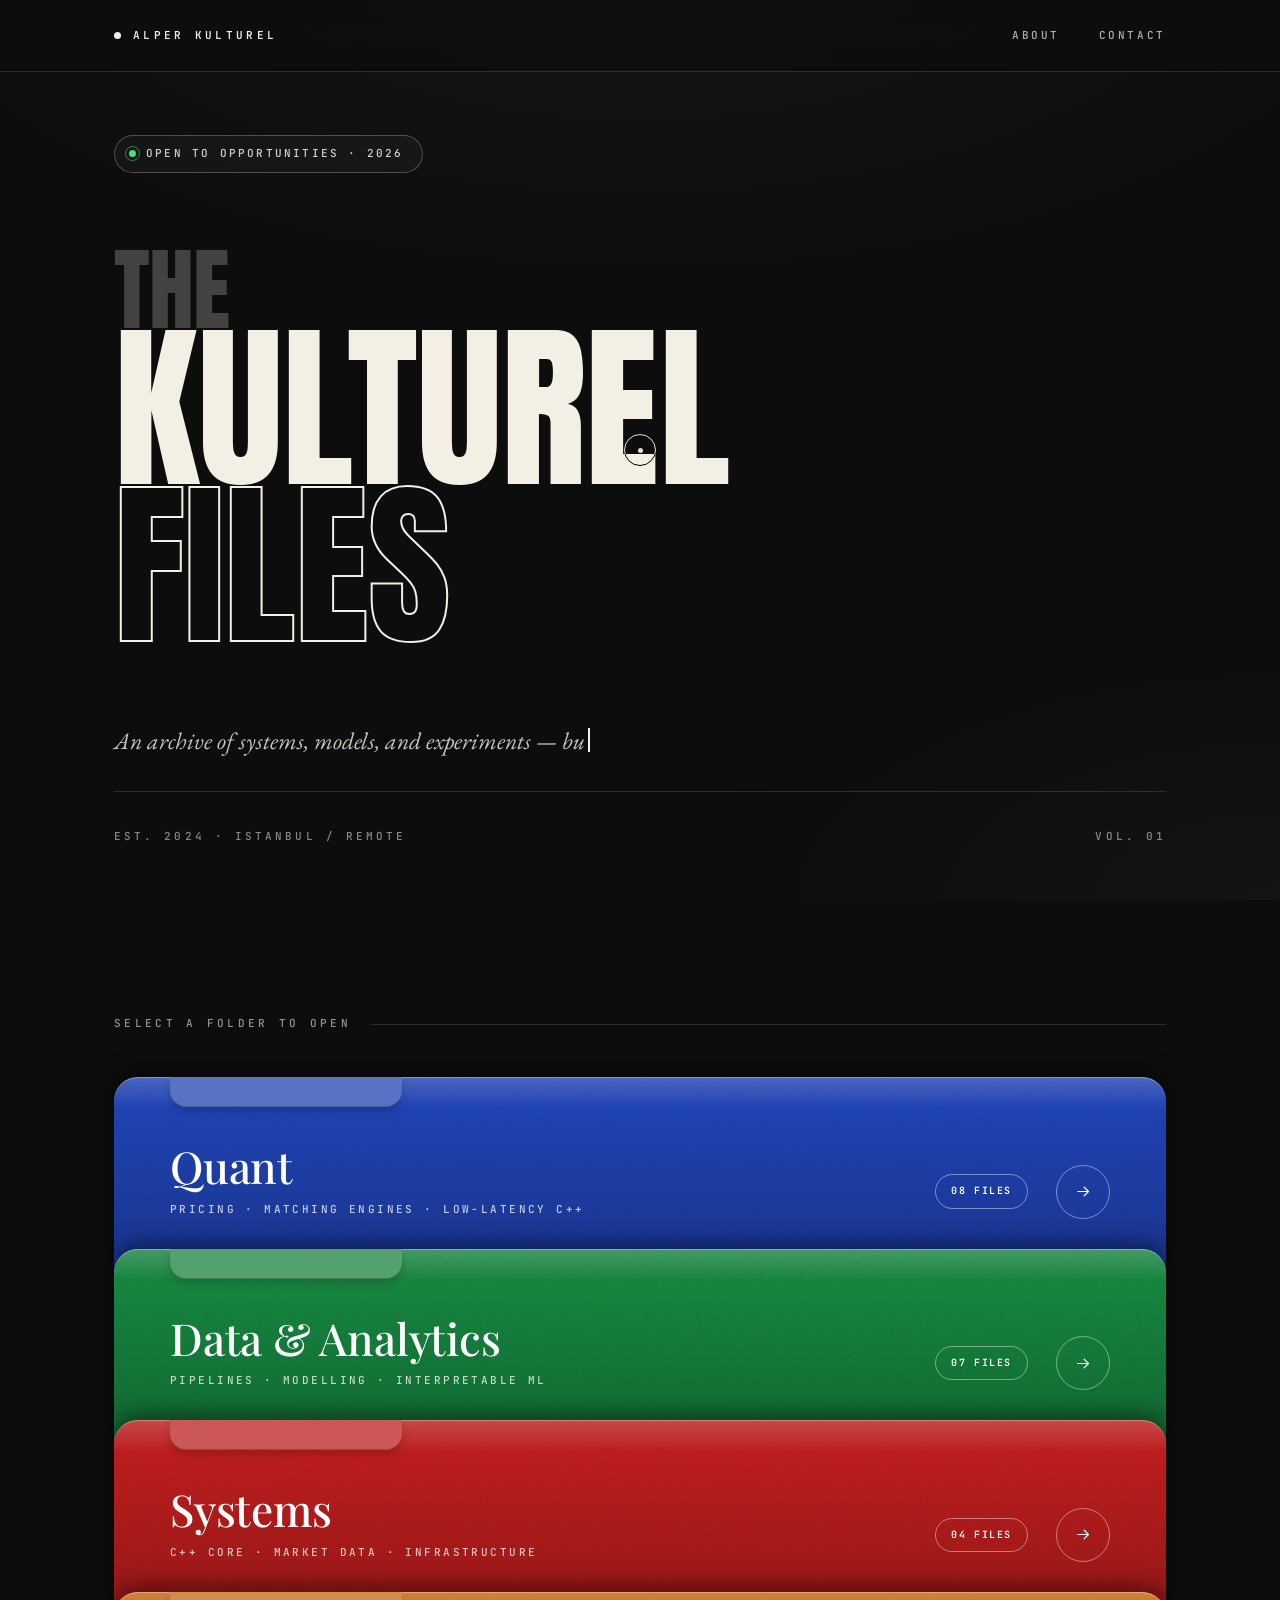
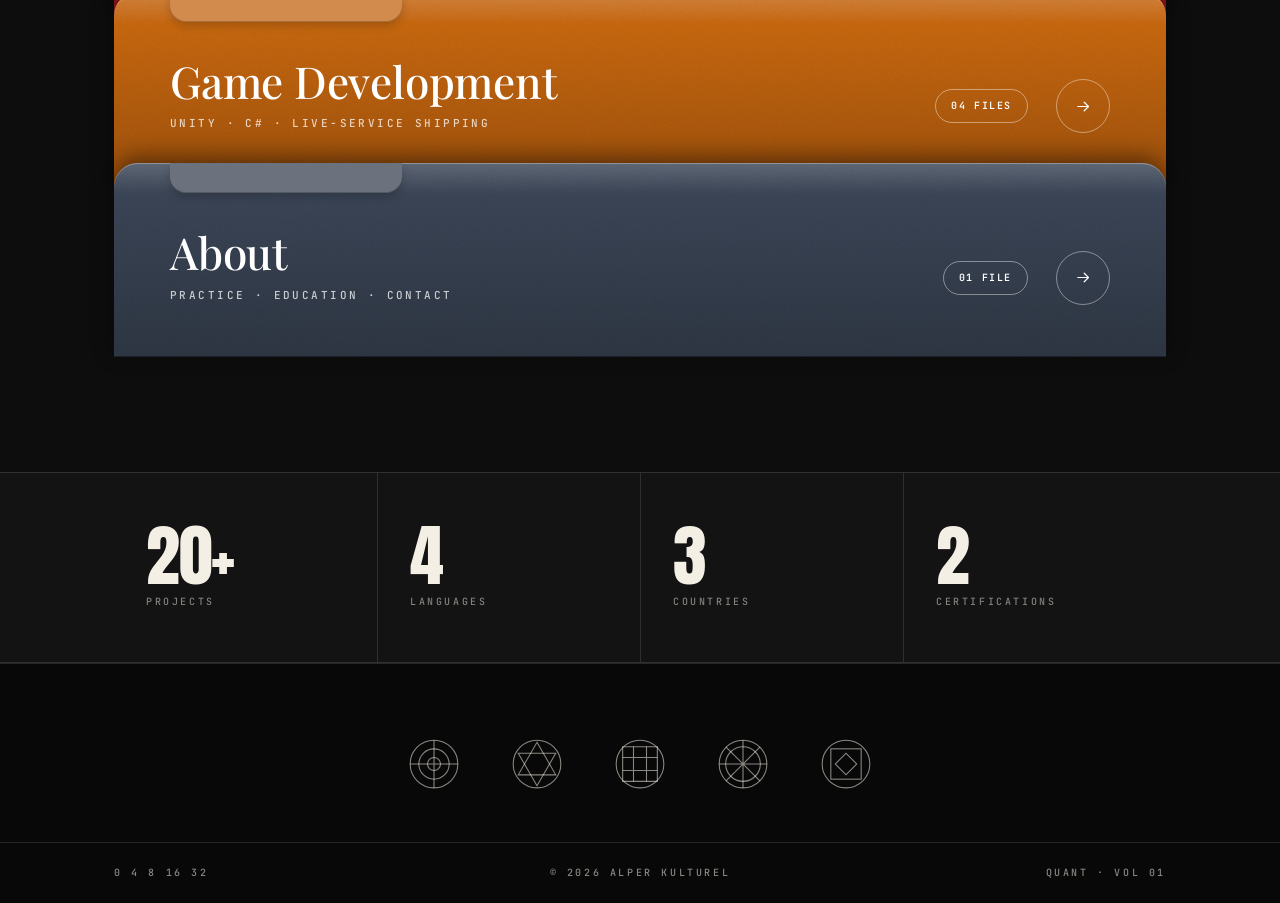
==== index.html @ b6602e23 "Initial commit: The Kulturel Files portfolio Static portfolio for Alper Kulturel — six pages, no fra" ====
<!DOCTYPE html>
<html lang="en">
<head>
<meta charset="utf-8">
<meta name="viewport" content="width=device-width, initial-scale=1">
<title>Alper Kulturel — The Kulturel Files | Quant, Data &amp; Systems</title>
<meta name="description" content="Alper Kulturel is a developer and analyst in Istanbul, open to relocation. An archive of quantitative finance tooling, data analytics, systems engineering and game development.">
<meta name="author" content="Alper Kulturel">
<meta name="theme-color" content="#0D0D0D">
<link rel="canonical" href="https://alper-kulturel.github.io/">

<meta property="og:type" content="website">
<meta property="og:site_name" content="The Kulturel Files">
<meta property="og:title" content="Alper Kulturel — The Kulturel Files">
<meta property="og:description" content="An archive of systems, models, and experiments — built across quant, data, and code.">
<meta property="og:url" content="https://alper-kulturel.github.io/">
<meta property="og:image" content="https://alper-kulturel.github.io/assets/og.png">
<meta property="og:image:width" content="1200">
<meta property="og:image:height" content="630">
<meta property="og:image:alt" content="The Kulturel Files — the portfolio archive of Alper Kulturel.">
<meta name="twitter:card" content="summary_large_image">
<meta name="twitter:title" content="Alper Kulturel — The Kulturel Files">
<meta name="twitter:description" content="An archive of systems, models, and experiments — built across quant, data, and code.">
<meta name="twitter:image" content="https://alper-kulturel.github.io/assets/og.png">

<link rel="icon" href="assets/favicon.svg" type="image/svg+xml">
<link rel="preconnect" href="https://fonts.googleapis.com">
<link rel="preconnect" href="https://fonts.gstatic.com" crossorigin>
<link href="https://fonts.googleapis.com/css2?family=Anton&amp;family=EB+Garamond:ital,wght@0,400;0,500;1,400;1,500&amp;family=JetBrains+Mono:wght@400;500;600&amp;family=Playfair+Display:ital,wght@0,400;0,500;0,700;1,400&amp;display=swap" rel="stylesheet">
<link rel="stylesheet" href="css/style.css">
<script src="js/main.js" defer></script>

<script type="application/ld+json">
{
  "@context": "https://schema.org",
  "@type": "Person",
  "name": "Alper Kulturel",
  "jobTitle": "Developer & Analyst",
  "description": "Developer and analyst working across quantitative finance, data analytics, systems engineering and game development.",
  "url": "https://alper-kulturel.github.io/",
  "email": "mailto:kulturelalper@gmail.com",
  "address": {
    "@type": "PostalAddress",
    "addressLocality": "Istanbul",
    "addressCountry": "TR"
  },
  "sameAs": [
    "https://github.com/Alper-Kulturel",
    "https://www.linkedin.com/in/alper-kulturel-951a7421a/"
  ],
  "alumniOf": [
    { "@type": "CollegeOrUniversity", "name": "Fachhochschule Südwestfalen" },
    { "@type": "CollegeOrUniversity", "name": "Skidmore College" }
  ],
  "knowsAbout": [
    "Quantitative Finance",
    "Data Analytics",
    "C++",
    "Python",
    "SQL",
    "Unity",
    "C#",
    "Low-Latency Systems"
  ]
}
</script>
</head>

<body class="page--home">

<a class="skip-link" href="#main">Skip to content</a>

<header class="site-header">
  <div class="site-header__inner">
    <a class="wordmark" href="index.html">
      <span class="wordmark__pip" aria-hidden="true"></span>
      Alper Kulturel
    </a>
    <nav class="site-nav" aria-label="Primary">
      <a class="site-nav__link" href="about.html">About</a>
      <a class="site-nav__link" href="about.html#contact">Contact</a>
    </nav>
  </div>
</header>

<main id="main">

  <!-- ============================ HERO ============================ -->
  <section class="hero shell" aria-labelledby="hero-title">

    <div class="hero__top">
      <p class="status-pill">
        <span class="status-pill__dot" aria-hidden="true"></span>
        Open to opportunities &middot; 2026
      </p>
    </div>

    <h1 class="hero__title" id="hero-title">
      <span class="hero__line hero__line--lead">The</span>
      <span class="hero__line">Kulturel</span>
      <span class="hero__line hero__line--outline">Files</span>
    </h1>

    <p class="hero__sub" data-typewriter="An archive of systems, models, and experiments — built across quant, data, and code.">An archive of systems, models, and experiments — built across quant, data, and code.<span class="hero__caret" aria-hidden="true"></span></p>

    <div class="hero__meta">
      <span>Est. 2024 &middot; Istanbul / Remote</span>
      <span>Vol. 01</span>
    </div>

  </section>

  <!-- ========================== CABINET =========================== -->
  <section class="cabinet shell" aria-labelledby="cabinet-label">

    <h2 class="cabinet__label" id="cabinet-label">Select a folder to open</h2>

    <div class="cabinet__stack">

      <div class="cabinet__slot">
        <a class="folder folder--quant" href="quant.html" aria-label="Open the Quant folder — 8 files">
          <span class="folder__tab" aria-hidden="true"></span>
          <span class="folder__inner">
            <span class="folder__body">
              <span class="folder__name">Quant</span>
              <span class="folder__desc">Pricing &middot; Matching engines &middot; Low-latency C++</span>
            </span>
            <span class="folder__end">
              <span class="folder__count">08 files</span>
              <span class="folder__arrow" aria-hidden="true">
                <svg viewBox="0 0 24 24" fill="none" stroke="currentColor" stroke-width="1.7" stroke-linecap="round" stroke-linejoin="round"><path d="M4 12h15"/><path d="M13 6l6 6-6 6"/></svg>
              </span>
            </span>
          </span>
        </a>
      </div>

      <div class="cabinet__slot">
        <a class="folder folder--data" href="data.html" aria-label="Open the Data and Analytics folder — 7 files">
          <span class="folder__tab" aria-hidden="true"></span>
          <span class="folder__inner">
            <span class="folder__body">
              <span class="folder__name">Data &amp; Analytics</span>
              <span class="folder__desc">Pipelines &middot; Modelling &middot; Interpretable ML</span>
            </span>
            <span class="folder__end">
              <span class="folder__count">07 files</span>
              <span class="folder__arrow" aria-hidden="true">
                <svg viewBox="0 0 24 24" fill="none" stroke="currentColor" stroke-width="1.7" stroke-linecap="round" stroke-linejoin="round"><path d="M4 12h15"/><path d="M13 6l6 6-6 6"/></svg>
              </span>
            </span>
          </span>
        </a>
      </div>

      <div class="cabinet__slot">
        <a class="folder folder--systems" href="systems.html" aria-label="Open the Systems folder — 4 files">
          <span class="folder__tab" aria-hidden="true"></span>
          <span class="folder__inner">
            <span class="folder__body">
              <span class="folder__name">Systems</span>
              <span class="folder__desc">C++ core &middot; Market data &middot; Infrastructure</span>
            </span>
            <span class="folder__end">
              <span class="folder__count">04 files</span>
              <span class="folder__arrow" aria-hidden="true">
                <svg viewBox="0 0 24 24" fill="none" stroke="currentColor" stroke-width="1.7" stroke-linecap="round" stroke-linejoin="round"><path d="M4 12h15"/><path d="M13 6l6 6-6 6"/></svg>
              </span>
            </span>
          </span>
        </a>
      </div>

      <div class="cabinet__slot">
        <a class="folder folder--game" href="game-dev.html" aria-label="Open the Game Development folder — 4 files">
          <span class="folder__tab" aria-hidden="true"></span>
          <span class="folder__inner">
            <span class="folder__body">
              <span class="folder__name">Game Development</span>
              <span class="folder__desc">Unity &middot; C# &middot; Live-service shipping</span>
            </span>
            <span class="folder__end">
              <span class="folder__count">04 files</span>
              <span class="folder__arrow" aria-hidden="true">
                <svg viewBox="0 0 24 24" fill="none" stroke="currentColor" stroke-width="1.7" stroke-linecap="round" stroke-linejoin="round"><path d="M4 12h15"/><path d="M13 6l6 6-6 6"/></svg>
              </span>
            </span>
          </span>
        </a>
      </div>

      <div class="cabinet__slot">
        <a class="folder folder--about" href="about.html" aria-label="Open the About folder — 1 file">
          <span class="folder__tab" aria-hidden="true"></span>
          <span class="folder__inner">
            <span class="folder__body">
              <span class="folder__name">About</span>
              <span class="folder__desc">Practice &middot; Education &middot; Contact</span>
            </span>
            <span class="folder__end">
              <span class="folder__count">01 file</span>
              <span class="folder__arrow" aria-hidden="true">
                <svg viewBox="0 0 24 24" fill="none" stroke="currentColor" stroke-width="1.7" stroke-linecap="round" stroke-linejoin="round"><path d="M4 12h15"/><path d="M13 6l6 6-6 6"/></svg>
              </span>
            </span>
          </span>
        </a>
      </div>

    </div>
  </section>

  <!-- =========================== STATS ============================ -->
  <section class="stats" aria-label="Archive at a glance">
    <div class="shell">
      <div class="stats__row">
        <div class="stat">
          <span class="stat__num">20+</span>
          <span class="stat__label">Projects</span>
        </div>
        <div class="stat">
          <span class="stat__num">4</span>
          <span class="stat__label">Languages</span>
        </div>
        <div class="stat">
          <span class="stat__num">3</span>
          <span class="stat__label">Countries</span>
        </div>
        <div class="stat">
          <span class="stat__num">2</span>
          <span class="stat__label">Certifications</span>
        </div>
      </div>
    </div>
  </section>

</main>

<!-- ============================ FOOTER ============================ -->
<footer class="site-footer">

  <div class="shell">
    <div class="footer__icons" aria-hidden="true">
      <svg class="footer__icon" viewBox="0 0 48 48" fill="none" stroke="currentColor" stroke-width="1"><circle cx="24" cy="24" r="22"/><circle cx="24" cy="24" r="14"/><circle cx="24" cy="24" r="6"/><path d="M2 24h44M24 2v44"/></svg>
      <svg class="footer__icon" viewBox="0 0 48 48" fill="none" stroke="currentColor" stroke-width="1"><circle cx="24" cy="24" r="22"/><path d="M24 4 41.3 34H6.7Z"/><path d="M24 44 6.7 14h34.6Z"/></svg>
      <svg class="footer__icon" viewBox="0 0 48 48" fill="none" stroke="currentColor" stroke-width="1"><circle cx="24" cy="24" r="22"/><path d="M8 8h32v32H8z"/><path d="M8 18h32M8 30h32M18 8v32M30 8v32"/></svg>
      <svg class="footer__icon" viewBox="0 0 48 48" fill="none" stroke="currentColor" stroke-width="1"><circle cx="24" cy="24" r="22"/><circle cx="24" cy="24" r="16"/><path d="M24 2v44M2 24h44M8.4 8.4l31.2 31.2M39.6 8.4 8.4 39.6"/></svg>
      <svg class="footer__icon" viewBox="0 0 48 48" fill="none" stroke="currentColor" stroke-width="1"><circle cx="24" cy="24" r="22"/><rect x="10" y="10" width="28" height="28"/><rect x="17" y="17" width="14" height="14" transform="rotate(45 24 24)"/></svg>
    </div>
  </div>

  <div class="footer__barwrap">
    <div class="footer__bar">
      <span class="footer__scale">0 4 8 16 32</span>
      <span class="footer__copy">&copy; 2026 Alper Kulturel</span>
      <span class="footer__tag">Quant &middot; Vol 01</span>
    </div>
  </div>

</footer>

</body>
</html>
---- css/style.css ----
/* ==========================================================================
   THE KULTUREL FILES — Alper Kulturel
   Static portfolio. No frameworks, no build step.
   --------------------------------------------------------------------------
   00 tokens
   01 reset + base
   02 utilities
   03 custom cursor
   04 header
   05 hero
   06 cabinet (folder stack)
   07 stats bar
   08 category page (dossier + paper)
   09 file list
   10 next-folder footer nav
   11 footer
   12 motion + responsive
   ========================================================================== */

/* 00 — TOKENS ============================================================== */

:root {
  /* surfaces */
  --ink: #0d0d0d;
  --ink-raise: #131313;
  --ink-sink: #080808;
  --paper: #f4efe4;
  --paper-dim: #e6dfd0;
  --paper-line: #d6cdb9;

  /* rules */
  --rule: rgba(244, 239, 228, 0.13);
  --rule-strong: rgba(244, 239, 228, 0.26);
  --rule-ink: rgba(13, 13, 13, 0.14);

  /* folder palette */
  --quant: #1e40af;
  --data: #15803d;
  --systems: #b91c1c;
  --game: #c2620e;
  --about: #374151;

  /* per-page accent — overridden by .page--* below */
  --accent: #1e40af;
  --accent-deep: #132b78;
  --accent-lift: #2f57d4;

  /* type */
  --display: "Anton", "Arial Narrow", Impact, sans-serif;
  --serif: "Playfair Display", "Times New Roman", Georgia, serif;
  --body: "EB Garamond", Georgia, "Times New Roman", serif;
  --mono: "JetBrains Mono", ui-monospace, SFMono-Regular, Menlo, monospace;

  /* metrics */
  --header-h: 72px;
  --gutter: clamp(20px, 5vw, 72px);
  --measure: 1180px;
  --radius-folder: 24px;

  /* grain */
  --noise: url("data:image/svg+xml,%3Csvg xmlns='http://www.w3.org/2000/svg' width='220' height='220'%3E%3Cfilter id='n'%3E%3CfeTurbulence type='fractalNoise' baseFrequency='.85' numOctaves='4' stitchTiles='stitch'/%3E%3CfeColorMatrix type='saturate' values='0'/%3E%3C/filter%3E%3Crect width='220' height='220' filter='url(%23n)'/%3E%3C/svg%3E");
}

/* per-category accent themes */
.page--quant   { --accent: #1e40af; --accent-deep: #122a76; --accent-lift: #3059d6; }
.page--data    { --accent: #15803d; --accent-deep: #0d5929; --accent-lift: #22a552; }
.page--systems { --accent: #b91c1c; --accent-deep: #7f1212; --accent-lift: #d93434; }
.page--game    { --accent: #c2620e; --accent-deep: #8a440a; --accent-lift: #e07c22; }
.page--about   { --accent: #374151; --accent-deep: #222932; --accent-lift: #4d5a6d; }

/* 01 — RESET + BASE ======================================================== */

*,
*::before,
*::after { box-sizing: border-box; }

html {
  -webkit-text-size-adjust: 100%;
  scroll-behavior: smooth;
}

body {
  margin: 0;
  min-height: 100%;
  background-color: var(--ink);
  color: var(--paper);
  font-family: var(--body);
  font-size: clamp(17px, 1.15vw, 19px);
  line-height: 1.62;
  font-weight: 400;
  -webkit-font-smoothing: antialiased;
  -moz-osx-font-smoothing: grayscale;
  overflow-x: hidden;
}

/* faint vignette so the near-black never reads flat */
body::before {
  content: "";
  position: fixed;
  inset: 0;
  pointer-events: none;
  z-index: 0;
  background:
    radial-gradient(120% 80% at 50% -10%, rgba(244, 239, 228, 0.045), transparent 60%),
    radial-gradient(90% 60% at 100% 100%, rgba(244, 239, 228, 0.03), transparent 55%);
}

h1, h2, h3, h4, p, figure, blockquote, ul, ol { margin: 0; }
ul, ol { padding: 0; list-style: none; }
img, svg { display: block; max-width: 100%; }

a {
  color: inherit;
  text-decoration: none;
}

button {
  font: inherit;
  color: inherit;
  background: none;
  border: 0;
  cursor: pointer;
}

::selection {
  background: var(--accent);
  color: #fff;
}

/* visible keyboard focus everywhere */
:focus-visible {
  outline: 2px solid var(--paper);
  outline-offset: 3px;
  border-radius: 2px;
}
.page--quant :focus-visible,
.page--data :focus-visible,
.page--systems :focus-visible,
.page--game :focus-visible,
.page--about :focus-visible { outline-color: var(--accent-lift); }
.paper :focus-visible { outline-color: var(--accent); }

.skip-link {
  position: absolute;
  left: 16px;
  top: -80px;
  z-index: 400;
  padding: 12px 20px;
  background: var(--paper);
  color: var(--ink);
  font-family: var(--mono);
  font-size: 12px;
  letter-spacing: 0.16em;
  text-transform: uppercase;
  transition: top 0.2s ease;
}
.skip-link:focus { top: 16px; }

/* 02 — UTILITIES =========================================================== */

.shell {
  width: 100%;
  max-width: var(--measure);
  margin-inline: auto;
  padding-inline: var(--gutter);
}

.mono {
  font-family: var(--mono);
  font-size: 11px;
  font-weight: 500;
  letter-spacing: 0.28em;
  text-transform: uppercase;
}

.rule {
  height: 1px;
  border: 0;
  margin: 0;
  background: var(--rule);
}

.visually-hidden {
  position: absolute !important;
  width: 1px;
  height: 1px;
  margin: -1px;
  padding: 0;
  overflow: hidden;
  clip: rect(0 0 0 0);
  clip-path: inset(50%);
  white-space: nowrap;
}

/* 03 — CUSTOM CURSOR ======================================================= */

.cursor {
  position: fixed;
  top: 0;
  left: 0;
  z-index: 9999;
  pointer-events: none;
  border-radius: 50%;
  mix-blend-mode: difference;
  will-change: transform;
  opacity: 0;
}

.cursor--ring {
  width: 32px;
  height: 32px;
  margin: -16px 0 0 -16px;
  border: 1px solid #f4efe4;
  transition: width 0.32s cubic-bezier(0.2, 0.7, 0.2, 1),
              height 0.32s cubic-bezier(0.2, 0.7, 0.2, 1),
              margin 0.32s cubic-bezier(0.2, 0.7, 0.2, 1),
              opacity 0.3s ease;
}

.cursor--dot {
  width: 5px;
  height: 5px;
  margin: -2.5px 0 0 -2.5px;
  background: #f4efe4;
  transition: opacity 0.3s ease;
}

.cursor--ring.is-active {
  width: 64px;
  height: 64px;
  margin: -32px 0 0 -32px;
}

html.cursor-ready { cursor: none; }
html.cursor-ready a,
html.cursor-ready button { cursor: none; }
html.cursor-ready .cursor { opacity: 1; }

/* 04 — HEADER ============================================================== */

.site-header {
  position: fixed;
  inset: 0 0 auto 0;
  z-index: 300;
  height: var(--header-h);
  display: flex;
  align-items: center;
  background: rgba(13, 13, 13, 0.72);
  -webkit-backdrop-filter: blur(14px) saturate(140%);
  backdrop-filter: blur(14px) saturate(140%);
  border-bottom: 1px solid var(--rule);
}

.site-header__inner {
  width: 100%;
  max-width: var(--measure);
  margin-inline: auto;
  padding-inline: var(--gutter);
  display: flex;
  align-items: center;
  justify-content: space-between;
  gap: 24px;
}

.wordmark {
  display: inline-flex;
  align-items: center;
  gap: 12px;
  font-family: var(--mono);
  font-size: 11px;
  font-weight: 600;
  letter-spacing: 0.3em;
  text-transform: uppercase;
  color: var(--paper);
  white-space: nowrap;
}

.wordmark__pip {
  width: 7px;
  height: 7px;
  border-radius: 50%;
  background: var(--paper);
  flex: none;
}
.page--quant .wordmark__pip,
.page--data .wordmark__pip,
.page--systems .wordmark__pip,
.page--game .wordmark__pip,
.page--about .wordmark__pip { background: var(--accent-lift); }

.site-nav {
  display: flex;
  align-items: center;
  gap: clamp(18px, 3vw, 40px);
}

.site-nav__link {
  position: relative;
  font-family: var(--mono);
  font-size: 11px;
  font-weight: 500;
  letter-spacing: 0.24em;
  text-transform: uppercase;
  color: rgba(244, 239, 228, 0.72);
  padding-block: 6px;
  transition: color 0.25s ease;
}

.site-nav__link::after {
  content: "";
  position: absolute;
  left: 0;
  right: 0;
  bottom: 0;
  height: 1px;
  background: currentColor;
  transform: scaleX(0);
  transform-origin: left;
  transition: transform 0.35s cubic-bezier(0.2, 0.7, 0.2, 1);
}

.site-nav__link:hover,
.site-nav__link[aria-current="page"] { color: var(--paper); }
.site-nav__link:hover::after,
.site-nav__link[aria-current="page"]::after { transform: scaleX(1); }

/* 05 — HERO ================================================================ */

.hero {
  position: relative;
  z-index: 1;
  min-height: 100vh;
  min-height: 100svh;
  display: flex;
  flex-direction: column;
  justify-content: space-between;
  padding-top: calc(var(--header-h) + clamp(28px, 7vh, 84px));
  padding-bottom: clamp(28px, 6vh, 64px);
}

.hero__top {
  display: flex;
  align-items: center;
  gap: 16px;
  flex-wrap: wrap;
}

.status-pill {
  display: inline-flex;
  align-items: center;
  gap: 10px;
  padding: 9px 18px 9px 14px;
  border: 1px solid var(--rule-strong);
  border-radius: 100px;
  font-family: var(--mono);
  font-size: 11px;
  font-weight: 500;
  letter-spacing: 0.2em;
  text-transform: uppercase;
  color: rgba(244, 239, 228, 0.86);
  background: rgba(244, 239, 228, 0.03);
}

.status-pill__dot {
  position: relative;
  width: 7px;
  height: 7px;
  border-radius: 50%;
  background: #4ade80;
  flex: none;
}

.status-pill__dot::after {
  content: "";
  position: absolute;
  inset: -4px;
  border-radius: 50%;
  border: 1px solid rgba(74, 222, 128, 0.55);
  animation: pulse 2.6s ease-out infinite;
}

@keyframes pulse {
  0%   { transform: scale(0.7); opacity: 0.9; }
  70%  { transform: scale(1.5); opacity: 0; }
  100% { transform: scale(1.5); opacity: 0; }
}

.hero__title {
  font-family: var(--display);
  font-weight: 400;
  text-transform: uppercase;
  line-height: 0.88;
  letter-spacing: -0.03em;
  margin-block: clamp(24px, 5vh, 56px);
  display: flex;
  flex-direction: column;
}

.hero__line {
  display: block;
  font-size: clamp(72px, 14vw, 200px);
}

.hero__line--lead {
  font-size: clamp(36px, 7vw, 100px);
  color: rgba(244, 239, 228, 0.24);
  letter-spacing: -0.01em;
}

.hero__line--outline {
  color: transparent;
  -webkit-text-stroke: 2px var(--paper);
  text-stroke: 2px var(--paper);
  paint-order: stroke fill;
}

@supports not ((-webkit-text-stroke: 2px #000) or (text-stroke: 2px #000)) {
  .hero__line--outline { color: var(--paper); opacity: 0.42; }
}

.hero__sub {
  font-family: var(--body);
  font-style: italic;
  font-size: clamp(18px, 1.85vw, 25px);
  line-height: 1.5;
  color: rgba(244, 239, 228, 0.82);
  max-width: 54ch;
  min-height: 1.5em;
}

.hero__caret {
  display: inline-block;
  width: 2px;
  height: 1em;
  margin-left: 3px;
  vertical-align: -0.12em;
  background: var(--paper);
  animation: blink 1.05s steps(1) infinite;
}

.hero__caret.is-done { animation: none; opacity: 0; transition: opacity 0.6s ease; }

@keyframes blink {
  0%, 49% { opacity: 1; }
  50%, 100% { opacity: 0; }
}

.hero__meta {
  display: flex;
  align-items: center;
  justify-content: space-between;
  gap: 16px 32px;
  flex-wrap: wrap;
  padding-top: clamp(20px, 4vh, 36px);
  border-top: 1px solid var(--rule);
  font-family: var(--mono);
  font-size: 11px;
  font-weight: 500;
  letter-spacing: 0.28em;
  text-transform: uppercase;
  color: rgba(244, 239, 228, 0.55);
}

/* 06 — CABINET (FOLDER STACK) ============================================== */

.cabinet {
  position: relative;
  z-index: 1;
  padding-block: clamp(56px, 9vw, 120px);
}

.cabinet__label {
  display: flex;
  align-items: center;
  gap: 20px;
  margin-bottom: clamp(24px, 4vw, 44px);
  font-family: var(--mono);
  font-size: 11px;
  font-weight: 500;
  letter-spacing: 0.3em;
  text-transform: uppercase;
  color: rgba(244, 239, 228, 0.6);
}

.cabinet__label::after {
  content: "";
  flex: 1;
  height: 1px;
  background: var(--rule);
}

.cabinet__stack {
  display: block;
  perspective: 3000px;
}

/* position:relative is required — the hover z-index below only applies to
   positioned elements, and .is-in resolves transform to none (which would
   otherwise drop the stacking context the lift relies on). */
.cabinet__slot {
  display: block;
  position: relative;
}
.cabinet__slot + .cabinet__slot { margin-top: -22px; }

/* entrance is on the slot so hover lift on .folder stays independent */
.cabinet__slot {
  opacity: 0;
  transform: translateY(30px);
  transition: opacity 0.75s ease, transform 0.75s cubic-bezier(0.2, 0.7, 0.2, 1);
  transition-delay: calc(var(--i, 0) * 105ms);
}

.cabinet__slot.is-in {
  opacity: 1;
  transform: none;
}

.folder {
  position: relative;
  display: block;
  border-radius: var(--radius-folder) var(--radius-folder) 0 0;
  padding: clamp(30px, 4vw, 44px) clamp(24px, 4.5vw, 56px) clamp(34px, 4.5vw, 52px);
  background-image: linear-gradient(180deg,
    color-mix(in srgb, var(--folder) 82%, #ffffff) 0%,
    var(--folder) 16%,
    color-mix(in srgb, var(--folder) 78%, #000000) 100%);
  box-shadow:
    inset 0 1px 0 rgba(255, 255, 255, 0.28),
    inset 0 -1px 0 rgba(0, 0, 0, 0.4),
    0 -6px 22px rgba(0, 0, 0, 0.45);
  transition: transform 0.55s cubic-bezier(0.2, 0.7, 0.2, 1),
              box-shadow 0.55s cubic-bezier(0.2, 0.7, 0.2, 1);
  overflow: hidden;
  isolation: isolate;
}

/* folder grain — keeps the colour from reading as flat vector */
.folder::after {
  content: "";
  position: absolute;
  inset: 0;
  background-image: var(--noise);
  background-size: 220px 220px;
  opacity: 0.16;
  mix-blend-mode: overlay;
  pointer-events: none;
  z-index: 0;
}

.folder--quant   { --folder: var(--quant); }
.folder--data    { --folder: var(--data); }
.folder--systems { --folder: var(--systems); }
.folder--game    { --folder: var(--game); }
.folder--about   { --folder: var(--about); }

/* the manila tab, hanging from the top edge */
.folder__tab {
  position: absolute;
  top: 0;
  left: clamp(24px, 4.5vw, 56px);
  width: clamp(130px, 20vw, 232px);
  height: clamp(20px, 2.4vw, 30px);
  border-radius: 0 0 16px 16px;
  background: color-mix(in srgb, var(--folder) 74%, #ffffff);
  box-shadow:
    inset 0 -1px 0 rgba(0, 0, 0, 0.22),
    0 4px 10px rgba(0, 0, 0, 0.18);
  z-index: 2;
}

.folder__inner {
  position: relative;
  z-index: 1;
  display: grid;
  grid-template-columns: minmax(0, 1fr) auto;
  align-items: end;
  gap: clamp(18px, 3vw, 40px);
  padding-top: clamp(14px, 1.8vw, 22px);
}

.folder__body {
  display: block;
  min-width: 0;
}

.folder__name {
  display: block;
  font-family: var(--serif);
  font-weight: 500;
  font-size: clamp(26px, 3.6vw, 44px);
  line-height: 1.04;
  color: #ffffff;
  letter-spacing: -0.005em;
}

.folder__desc {
  display: block;
  margin-top: 12px;
  font-family: var(--mono);
  font-size: clamp(10px, 1vw, 11px);
  font-weight: 500;
  letter-spacing: 0.22em;
  text-transform: uppercase;
  color: rgba(255, 255, 255, 0.74);
}

.folder__end {
  display: flex;
  align-items: center;
  gap: clamp(14px, 2.2vw, 28px);
  flex: none;
}

.folder__count {
  padding: 8px 15px;
  border: 1px solid rgba(255, 255, 255, 0.42);
  border-radius: 100px;
  font-family: var(--mono);
  font-size: 10px;
  font-weight: 600;
  letter-spacing: 0.16em;
  text-transform: uppercase;
  color: #ffffff;
  white-space: nowrap;
}

.folder__arrow {
  display: grid;
  place-items: center;
  width: clamp(40px, 4.4vw, 54px);
  height: clamp(40px, 4.4vw, 54px);
  border-radius: 50%;
  border: 1px solid rgba(255, 255, 255, 0.42);
  color: #ffffff;
  transition: transform 0.45s cubic-bezier(0.2, 0.7, 0.2, 1),
              background-color 0.45s ease,
              color 0.45s ease,
              border-color 0.45s ease;
}

.folder__arrow svg { width: 17px; height: 17px; }

.folder:hover,
.folder:focus-visible {
  transform: translateY(-9px);
  box-shadow:
    inset 0 1px 0 rgba(255, 255, 255, 0.34),
    inset 0 -1px 0 rgba(0, 0, 0, 0.4),
    0 26px 60px rgba(0, 0, 0, 0.6);
}

.cabinet__slot:hover { z-index: 4; }
.folder:hover .folder__arrow,
.folder:focus-visible .folder__arrow {
  transform: translateX(9px);
  background: #ffffff;
  color: var(--folder);
  border-color: #ffffff;
}

/* 07 — STATS BAR =========================================================== */

.stats {
  position: relative;
  z-index: 1;
  border-top: 1px solid var(--rule);
  border-bottom: 1px solid var(--rule);
  background: var(--ink-raise);
}

.stats__row {
  display: grid;
  grid-template-columns: repeat(4, minmax(0, 1fr));
}

.stat {
  padding: clamp(28px, 4.5vw, 52px) clamp(16px, 2.5vw, 34px);
  display: flex;
  flex-direction: column;
  gap: 8px;
  border-left: 1px solid var(--rule);
}
.stat:first-child { border-left: 0; }

.stat__num {
  font-family: var(--display);
  font-weight: 400;
  font-size: clamp(38px, 5.4vw, 68px);
  line-height: 0.9;
  letter-spacing: -0.02em;
  color: var(--paper);
}

.stat__label {
  font-family: var(--mono);
  font-size: 10px;
  font-weight: 500;
  letter-spacing: 0.26em;
  text-transform: uppercase;
  color: rgba(244, 239, 228, 0.5);
}

/* 08 — CATEGORY PAGE: DOSSIER + PAPER ====================================== */

.page-head {
  position: relative;
  z-index: 1;
  padding-top: 180px;
  padding-bottom: clamp(40px, 6vw, 72px);
}

.kicker {
  display: inline-flex;
  align-items: center;
  gap: 14px;
  font-family: var(--mono);
  font-size: 11px;
  font-weight: 600;
  letter-spacing: 0.32em;
  text-transform: uppercase;
  color: var(--accent-lift);
}

.kicker::before {
  content: "";
  width: 34px;
  height: 1px;
  background: currentColor;
  flex: none;
}

.page-title {
  margin-top: clamp(20px, 3vw, 32px);
  font-family: var(--display);
  font-weight: 400;
  text-transform: uppercase;
  font-size: clamp(54px, 12vw, 168px);
  line-height: 0.86;
  letter-spacing: -0.03em;
  color: var(--paper);
}

.page-sub {
  margin-top: clamp(18px, 2.4vw, 28px);
  font-family: var(--body);
  font-style: italic;
  font-size: clamp(19px, 2.1vw, 28px);
  line-height: 1.45;
  color: rgba(244, 239, 228, 0.8);
  max-width: 46ch;
}

.dossier-section {
  position: relative;
  z-index: 1;
  padding-bottom: clamp(56px, 8vw, 96px);
}

.dossier-section__label {
  display: flex;
  align-items: center;
  gap: 20px;
  margin-bottom: clamp(22px, 3vw, 34px);
  font-family: var(--mono);
  font-size: 11px;
  font-weight: 500;
  letter-spacing: 0.3em;
  text-transform: uppercase;
  color: rgba(244, 239, 228, 0.5);
}

.dossier-section__label::after {
  content: "";
  flex: 1;
  height: 1px;
  background: var(--rule);
}

.dossier { position: relative; }

/* the folder's coloured back board, visible around the paper */
.dossier__back {
  position: relative;
  z-index: 1;
  border-radius: var(--radius-folder) var(--radius-folder) 0 0;
  padding: clamp(10px, 1.2vw, 18px) clamp(10px, 1.2vw, 18px) 0;
  background-image: linear-gradient(180deg,
    color-mix(in srgb, var(--accent) 84%, #ffffff) 0%,
    var(--accent) 14%,
    color-mix(in srgb, var(--accent) 80%, #000000) 100%);
  box-shadow:
    inset 0 1px 0 rgba(255, 255, 255, 0.26),
    0 60px 130px rgba(0, 0, 0, 0.72);
}

.dossier__back::after {
  content: "";
  position: absolute;
  inset: 0;
  border-radius: inherit;
  background-image: var(--noise);
  background-size: 220px 220px;
  opacity: 0.14;
  mix-blend-mode: overlay;
  pointer-events: none;
}

/* the cover that folds open — clipped by its stage so it swings out of frame */
/* perspective sits here, on the flap's direct parent. No overflow clipping:
   the flap pivots about its top edge, so it never extends past the dossier. */
.dossier__stage {
  position: absolute;
  inset: 0;
  z-index: 3;
  perspective: 1700px;
  border-radius: var(--radius-folder) var(--radius-folder) 0 0;
  pointer-events: none;
}

.dossier__flap {
  position: absolute;
  inset: 0;
  border-radius: var(--radius-folder) var(--radius-folder) 0 0;
  transform-origin: top center;
  transform: rotateX(0deg);
  backface-visibility: hidden;
  background-image:
    linear-gradient(180deg,
      color-mix(in srgb, var(--accent) 88%, #ffffff) 0%,
      var(--accent) 34%,
      color-mix(in srgb, var(--accent) 72%, #000000) 100%);
  box-shadow: inset 0 1px 0 rgba(255, 255, 255, 0.3);
  transition: transform 1.05s cubic-bezier(0.55, 0.06, 0.24, 1),
              opacity 0.4s ease 0.72s;
}

.dossier__flap::after {
  content: "";
  position: absolute;
  inset: 0;
  border-radius: inherit;
  background-image: var(--noise);
  background-size: 220px 220px;
  opacity: 0.15;
  mix-blend-mode: overlay;
}

.dossier.is-open .dossier__flap {
  transform: rotateX(-104deg);
  opacity: 0;
}

/* ---- the paper ---- */

.paper {
  position: relative;
  border-radius: 6px 6px 0 0;
  padding: 88px;
  background-color: var(--paper);
  color: var(--ink);
  box-shadow: 0 40px 100px rgba(0, 0, 0, 0.7);
  opacity: 0;
  transform: translateY(56px);
  transition: opacity 0.85s ease 0.3s,
              transform 0.95s cubic-bezier(0.2, 0.7, 0.2, 1) 0.3s;
  overflow: hidden;
}

.dossier.is-open .paper {
  opacity: 1;
  transform: none;
}

/* paper grain */
.paper::before {
  content: "";
  position: absolute;
  inset: 0;
  background-image: var(--noise);
  background-size: 220px 220px;
  opacity: 0.09;
  mix-blend-mode: multiply;
  pointer-events: none;
}

/* paperclip, top right */
.paper__clip {
  position: absolute;
  top: 26px;
  right: 44px;
  width: 34px;
  height: 84px;
  transform: rotate(-10deg);
  color: #9aa0a6;
  filter: drop-shadow(0 3px 4px rgba(0, 0, 0, 0.22));
  pointer-events: none;
}

/* monogram badge, top left */
.paper__monogram {
  position: absolute;
  top: 44px;
  left: 88px;
  width: 62px;
  height: 62px;
  border-radius: 50%;
  display: grid;
  place-items: center;
  background: var(--accent);
  color: #ffffff;
  font-family: var(--display);
  font-size: 23px;
  letter-spacing: 0.02em;
  box-shadow: 0 8px 20px rgba(0, 0, 0, 0.24);
}

/* vertical rotated category label, right edge */
.paper__edge {
  position: absolute;
  top: 190px;
  right: 26px;
  writing-mode: vertical-rl;
  transform: rotate(180deg);
  font-family: var(--mono);
  font-size: 10px;
  font-weight: 600;
  letter-spacing: 0.34em;
  text-transform: uppercase;
  color: color-mix(in srgb, var(--accent) 88%, #000000);
  opacity: 0.72;
  pointer-events: none;
}

/* metadata grid */
.paper__meta {
  position: relative;
  margin-top: 78px;
  padding-bottom: 30px;
  border-bottom: 2px solid var(--ink);
  display: grid;
  grid-template-columns: repeat(3, minmax(0, 1fr));
  gap: 26px 34px;
}

.meta__item { display: flex; flex-direction: column; gap: 8px; }

.meta__label {
  font-family: var(--mono);
  font-size: 10px;
  font-weight: 600;
  letter-spacing: 0.26em;
  text-transform: uppercase;
  color: color-mix(in srgb, var(--accent) 92%, #000000);
}

.meta__value {
  font-family: var(--mono);
  font-size: 12px;
  font-weight: 500;
  letter-spacing: 0.05em;
  line-height: 1.6;
  color: rgba(13, 13, 13, 0.82);
  overflow-wrap: anywhere;
}

/* lede with drop cap */
.paper__lede {
  position: relative;
  margin-top: clamp(30px, 3.5vw, 46px);
  font-size: clamp(18px, 1.35vw, 21px);
  line-height: 1.68;
  color: rgba(13, 13, 13, 0.9);
  max-width: 62ch;
}

.paper__lede::first-letter {
  float: left;
  font-family: var(--serif);
  font-weight: 700;
  font-size: 96px;
  line-height: 0.76;
  color: var(--accent);
  padding: 6px 14px 0 0;
}

.paper__lede + .paper__lede { margin-top: 20px; }
.paper__lede--plain::first-letter {
  float: none;
  font: inherit;
  color: inherit;
  padding: 0;
}

/* 09 — FILE LIST =========================================================== */

.files {
  margin-top: clamp(38px, 4.5vw, 58px);
  border-top: 1px solid var(--rule-ink);
}

.files__head {
  display: flex;
  align-items: baseline;
  justify-content: space-between;
  gap: 18px;
  padding: 22px 0 14px;
  font-family: var(--mono);
  font-size: 10px;
  font-weight: 600;
  letter-spacing: 0.28em;
  text-transform: uppercase;
  color: rgba(13, 13, 13, 0.5);
}

.file { border-bottom: 1px solid var(--rule-ink); }

.file__link {
  position: relative;
  display: grid;
  grid-template-columns: 22px minmax(0, 1fr) auto;
  align-items: start;
  gap: 0 16px;
  padding: 26px 26px 26px 0;
  transition: background-color 0.35s ease, padding-left 0.4s cubic-bezier(0.2, 0.7, 0.2, 1);
}

.file__link:hover,
.file__link:focus-visible {
  background-color: rgba(13, 13, 13, 0.035);
  padding-left: 14px;
}

.file__body {
  display: block;
  min-width: 0;
}

.file__title,
.file__stack,
.file__desc { display: block; }

.file__dot {
  margin-top: 9px;
  width: 9px;
  height: 9px;
  border-radius: 50%;
  background: var(--accent);
  transition: transform 0.4s cubic-bezier(0.2, 0.7, 0.2, 1);
}

.file__link:hover .file__dot { transform: scale(1.55); }

.file__title {
  font-family: var(--serif);
  font-weight: 500;
  font-size: clamp(21px, 2vw, 28px);
  line-height: 1.2;
  color: var(--ink);
}

.file__stack {
  margin-top: 7px;
  font-family: var(--mono);
  font-size: 10px;
  font-weight: 500;
  letter-spacing: 0.2em;
  text-transform: uppercase;
  color: var(--accent);
}

.file__desc {
  margin-top: 9px;
  font-size: clamp(16px, 1.15vw, 18px);
  line-height: 1.6;
  color: rgba(13, 13, 13, 0.72);
  max-width: 66ch;
}

.file__arrow {
  align-self: center;
  display: grid;
  place-items: center;
  width: 40px;
  height: 40px;
  flex: none;
  color: var(--ink);
  opacity: 0;
  transform: translateX(-14px);
  transition: opacity 0.4s ease, transform 0.45s cubic-bezier(0.2, 0.7, 0.2, 1);
}

.file__arrow svg { width: 20px; height: 20px; }

.file__link:hover .file__arrow,
.file__link:focus-visible .file__arrow {
  opacity: 1;
  transform: translateX(0);
}

/* 09b — ABOUT PAGE ========================================================= */

.about__grid {
  position: relative;
  display: grid;
  grid-template-columns: minmax(0, 1.62fr) minmax(0, 1fr);
  gap: clamp(30px, 4vw, 56px);
  margin-top: clamp(38px, 4.5vw, 58px);
}

.about__section + .about__section {
  margin-top: clamp(26px, 3.2vw, 38px);
  padding-top: clamp(26px, 3.2vw, 38px);
  border-top: 1px solid var(--rule-ink);
}

.about__section-title {
  font-family: var(--mono);
  font-size: 10px;
  font-weight: 600;
  letter-spacing: 0.28em;
  text-transform: uppercase;
  color: var(--accent);
}

.about__section p {
  margin-top: 12px;
  font-size: clamp(17px, 1.2vw, 19px);
  line-height: 1.66;
  color: rgba(13, 13, 13, 0.82);
  max-width: 58ch;
}

.about__section p + p { margin-top: 12px; }

.side-card {
  border: 1px solid var(--rule-ink);
  border-radius: 12px;
  padding: 22px 24px 24px;
  background: rgba(13, 13, 13, 0.022);
}

.side-card + .side-card { margin-top: 16px; }

.side-card__label {
  padding-bottom: 12px;
  border-bottom: 1px solid var(--rule-ink);
  font-family: var(--mono);
  font-size: 10px;
  font-weight: 600;
  letter-spacing: 0.28em;
  text-transform: uppercase;
  color: var(--accent);
}

.side-card__list {
  margin-top: 14px;
  display: flex;
  flex-wrap: wrap;
  gap: 8px;
}

.side-card__list li {
  padding: 5px 12px;
  border: 1px solid var(--rule-ink);
  border-radius: 100px;
  background: rgba(244, 239, 228, 0.62);
  font-family: var(--mono);
  font-size: 11px;
  font-weight: 500;
  letter-spacing: 0.04em;
  color: rgba(13, 13, 13, 0.8);
}

.about__contact {
  margin-top: clamp(34px, 4vw, 50px);
  padding-top: clamp(26px, 3vw, 36px);
  border-top: 2px solid var(--ink);
}

.about__contact-title {
  font-family: var(--mono);
  font-size: 10px;
  font-weight: 600;
  letter-spacing: 0.28em;
  text-transform: uppercase;
  color: var(--accent);
}

.about__contact-list {
  margin-top: 18px;
  display: flex;
  flex-wrap: wrap;
  gap: 12px;
}

.contact-link {
  display: inline-flex;
  align-items: center;
  gap: 10px;
  padding: 13px 22px;
  border: 1px solid rgba(13, 13, 13, 0.28);
  border-radius: 100px;
  font-family: var(--mono);
  font-size: 11px;
  font-weight: 600;
  letter-spacing: 0.14em;
  text-transform: uppercase;
  color: var(--ink);
  transition: background-color 0.35s ease, color 0.35s ease,
              border-color 0.35s ease, transform 0.35s cubic-bezier(0.2, 0.7, 0.2, 1);
}

.contact-link:hover,
.contact-link:focus-visible {
  background: var(--accent);
  border-color: var(--accent);
  color: #ffffff;
  transform: translateY(-3px);
}

.contact-link svg { width: 15px; height: 15px; flex: none; }

/* 10 — NEXT FOLDER ========================================================= */

.next-folder {
  position: relative;
  z-index: 1;
  padding-block: clamp(48px, 7vw, 88px);
  border-top: 1px solid var(--rule);
}

.next-folder__link {
  display: flex;
  align-items: center;
  justify-content: space-between;
  gap: 24px;
  padding: clamp(26px, 3.4vw, 42px) clamp(24px, 3.4vw, 46px);
  border-radius: var(--radius-folder) var(--radius-folder) 0 0;
  background-image: linear-gradient(180deg,
    color-mix(in srgb, var(--next) 82%, #ffffff) 0%,
    var(--next) 18%,
    color-mix(in srgb, var(--next) 78%, #000000) 100%);
  box-shadow: inset 0 1px 0 rgba(255, 255, 255, 0.26);
  transition: transform 0.5s cubic-bezier(0.2, 0.7, 0.2, 1),
              box-shadow 0.5s ease;
}

.next-folder__link:hover,
.next-folder__link:focus-visible {
  transform: translateY(-7px);
  box-shadow: inset 0 1px 0 rgba(255, 255, 255, 0.34), 0 24px 56px rgba(0, 0, 0, 0.55);
}

.next-folder__text { display: block; min-width: 0; }

.next-folder__kicker {
  display: block;
  font-family: var(--mono);
  font-size: 10px;
  font-weight: 600;
  letter-spacing: 0.3em;
  text-transform: uppercase;
  color: rgba(255, 255, 255, 0.72);
}

.next-folder__name {
  display: block;
  margin-top: 8px;
  font-family: var(--serif);
  font-weight: 500;
  font-size: clamp(26px, 3.6vw, 46px);
  line-height: 1.05;
  color: #ffffff;
}

.next-folder__arrow {
  display: grid;
  place-items: center;
  width: clamp(44px, 4.6vw, 58px);
  height: clamp(44px, 4.6vw, 58px);
  border-radius: 50%;
  border: 1px solid rgba(255, 255, 255, 0.45);
  color: #ffffff;
  flex: none;
  transition: transform 0.45s cubic-bezier(0.2, 0.7, 0.2, 1),
              background-color 0.45s ease, color 0.45s ease;
}

.next-folder__arrow svg { width: 19px; height: 19px; }

.next-folder__link:hover .next-folder__arrow,
.next-folder__link:focus-visible .next-folder__arrow {
  transform: translateX(9px);
  background: #ffffff;
  color: var(--next);
}

/* 11 — FOOTER ============================================================== */

.site-footer {
  position: relative;
  z-index: 1;
  background: var(--ink-sink);
  border-top: 1px solid var(--rule);
}

.page--quant .site-footer,
.page--data .site-footer,
.page--systems .site-footer,
.page--game .site-footer,
.page--about .site-footer {
  background: var(--accent-deep);
  border-top-color: rgba(255, 255, 255, 0.16);
}

.footer__icons {
  display: flex;
  align-items: center;
  justify-content: center;
  flex-wrap: wrap;
  gap: clamp(20px, 4vw, 54px);
  padding: clamp(44px, 6vw, 74px) 0 clamp(34px, 4vw, 52px);
}

.footer__icon {
  width: clamp(38px, 4.2vw, 52px);
  height: clamp(38px, 4.2vw, 52px);
  color: rgba(244, 239, 228, 0.55);
  transform-origin: 50% 50%;
  animation: spin var(--spin, 48s) linear infinite;
  transition: color 0.4s ease;
}

.page--quant .footer__icon,
.page--data .footer__icon,
.page--systems .footer__icon,
.page--game .footer__icon,
.page--about .footer__icon { color: rgba(255, 255, 255, 0.6); }

.footer__icon:hover { color: var(--paper); }
.page--quant .footer__icon:hover,
.page--data .footer__icon:hover,
.page--systems .footer__icon:hover,
.page--game .footer__icon:hover,
.page--about .footer__icon:hover { color: #ffffff; }

.footer__icon:nth-child(1) { --spin: 40s; }
.footer__icon:nth-child(2) { --spin: 46s; animation-direction: reverse; }
.footer__icon:nth-child(3) { --spin: 52s; }
.footer__icon:nth-child(4) { --spin: 58s; animation-direction: reverse; }
.footer__icon:nth-child(5) { --spin: 64s; }

@keyframes spin {
  from { transform: rotate(0deg); }
  to   { transform: rotate(360deg); }
}

.footer__barwrap { border-top: 1px solid var(--rule); }

.page--quant .footer__barwrap,
.page--data .footer__barwrap,
.page--systems .footer__barwrap,
.page--game .footer__barwrap,
.page--about .footer__barwrap { border-top-color: rgba(255, 255, 255, 0.16); }

.footer__bar {
  display: grid;
  grid-template-columns: repeat(3, minmax(0, 1fr));
  align-items: center;
  gap: 14px 24px;
  width: 100%;
  max-width: var(--measure);
  margin-inline: auto;
  padding: 22px var(--gutter);
  font-family: var(--mono);
  font-size: 10px;
  font-weight: 500;
  letter-spacing: 0.26em;
  text-transform: uppercase;
  color: rgba(244, 239, 228, 0.55);
}

.page--quant .footer__bar,
.page--data .footer__bar,
.page--systems .footer__bar,
.page--game .footer__bar,
.page--about .footer__bar { color: rgba(255, 255, 255, 0.62); }

.footer__scale { text-align: left; }
.footer__copy { text-align: center; }
.footer__tag { text-align: right; }

/* 12 — MOTION + RESPONSIVE ================================================= */

@media (prefers-reduced-motion: reduce) {
  html { scroll-behavior: auto; }

  *,
  *::before,
  *::after {
    animation-duration: 0.001ms !important;
    animation-iteration-count: 1 !important;
    transition-duration: 0.001ms !important;
    transition-delay: 0ms !important;
  }

  .cabinet__slot { opacity: 1; transform: none; }
  .paper { opacity: 1; transform: none; }
  .dossier__flap { display: none; }
  .cursor { display: none !important; }
  html.cursor-ready { cursor: auto; }
  html.cursor-ready a,
  html.cursor-ready button { cursor: pointer; }
}

@media (max-width: 900px) {
  .about__grid { grid-template-columns: minmax(0, 1fr); }
  .paper { padding: 56px; }
  .paper__monogram { left: 56px; }
  .paper__clip { right: 30px; }
  .paper__edge { display: none; }
  .paper__meta { grid-template-columns: repeat(2, minmax(0, 1fr)); }
}

@media (max-width: 720px) {
  :root { --header-h: 60px; }

  .page-head { padding-top: 130px; }

  .paper { padding: 34px; }
  .paper__monogram {
    top: 30px;
    left: 34px;
    width: 50px;
    height: 50px;
    font-size: 19px;
  }
  .paper__clip { top: 18px; right: 18px; width: 26px; height: 64px; }
  .paper__meta { margin-top: 66px; }
  .paper__lede::first-letter { font-size: 68px; padding-right: 11px; }

  .file__link { padding: 22px 12px 22px 0; }
  .file__arrow { opacity: 1; transform: none; }
}

@media (max-width: 640px) {
  .hero { min-height: auto; padding-bottom: 44px; }
  .hero__meta { font-size: 10px; letter-spacing: 0.2em; }

  .stats__row { grid-template-columns: repeat(2, minmax(0, 1fr)); }
  .stat:nth-child(3) { border-left: 0; }
  .stat:nth-child(n + 3) { border-top: 1px solid var(--rule); }

  .cabinet__slot + .cabinet__slot { margin-top: -14px; }

  .folder { padding: 26px 20px 30px; }
  .folder__tab { left: 20px; width: 128px; height: 20px; }
  .folder__inner {
    grid-template-columns: minmax(0, 1fr);
    align-items: start;
    gap: 18px;
  }
  .folder__end { justify-content: space-between; width: 100%; }
  .folder__desc { letter-spacing: 0.16em; }

  .paper { padding: 24px; }
  .paper__monogram { left: 24px; top: 24px; }
  .paper__meta { grid-template-columns: minmax(0, 1fr); gap: 20px; }
  .paper__lede { font-size: 17px; }
  .paper__lede::first-letter { font-size: 58px; padding-right: 9px; }

  .file__link { grid-template-columns: 16px minmax(0, 1fr) auto; gap: 0 12px; }

  .next-folder__link { flex-direction: column; align-items: flex-start; }
  .next-folder__arrow { align-self: flex-end; }

  .footer__bar {
    grid-template-columns: minmax(0, 1fr);
    justify-items: center;
    text-align: center;
    gap: 12px;
  }
  .footer__scale, .footer__copy, .footer__tag { text-align: center; }
}
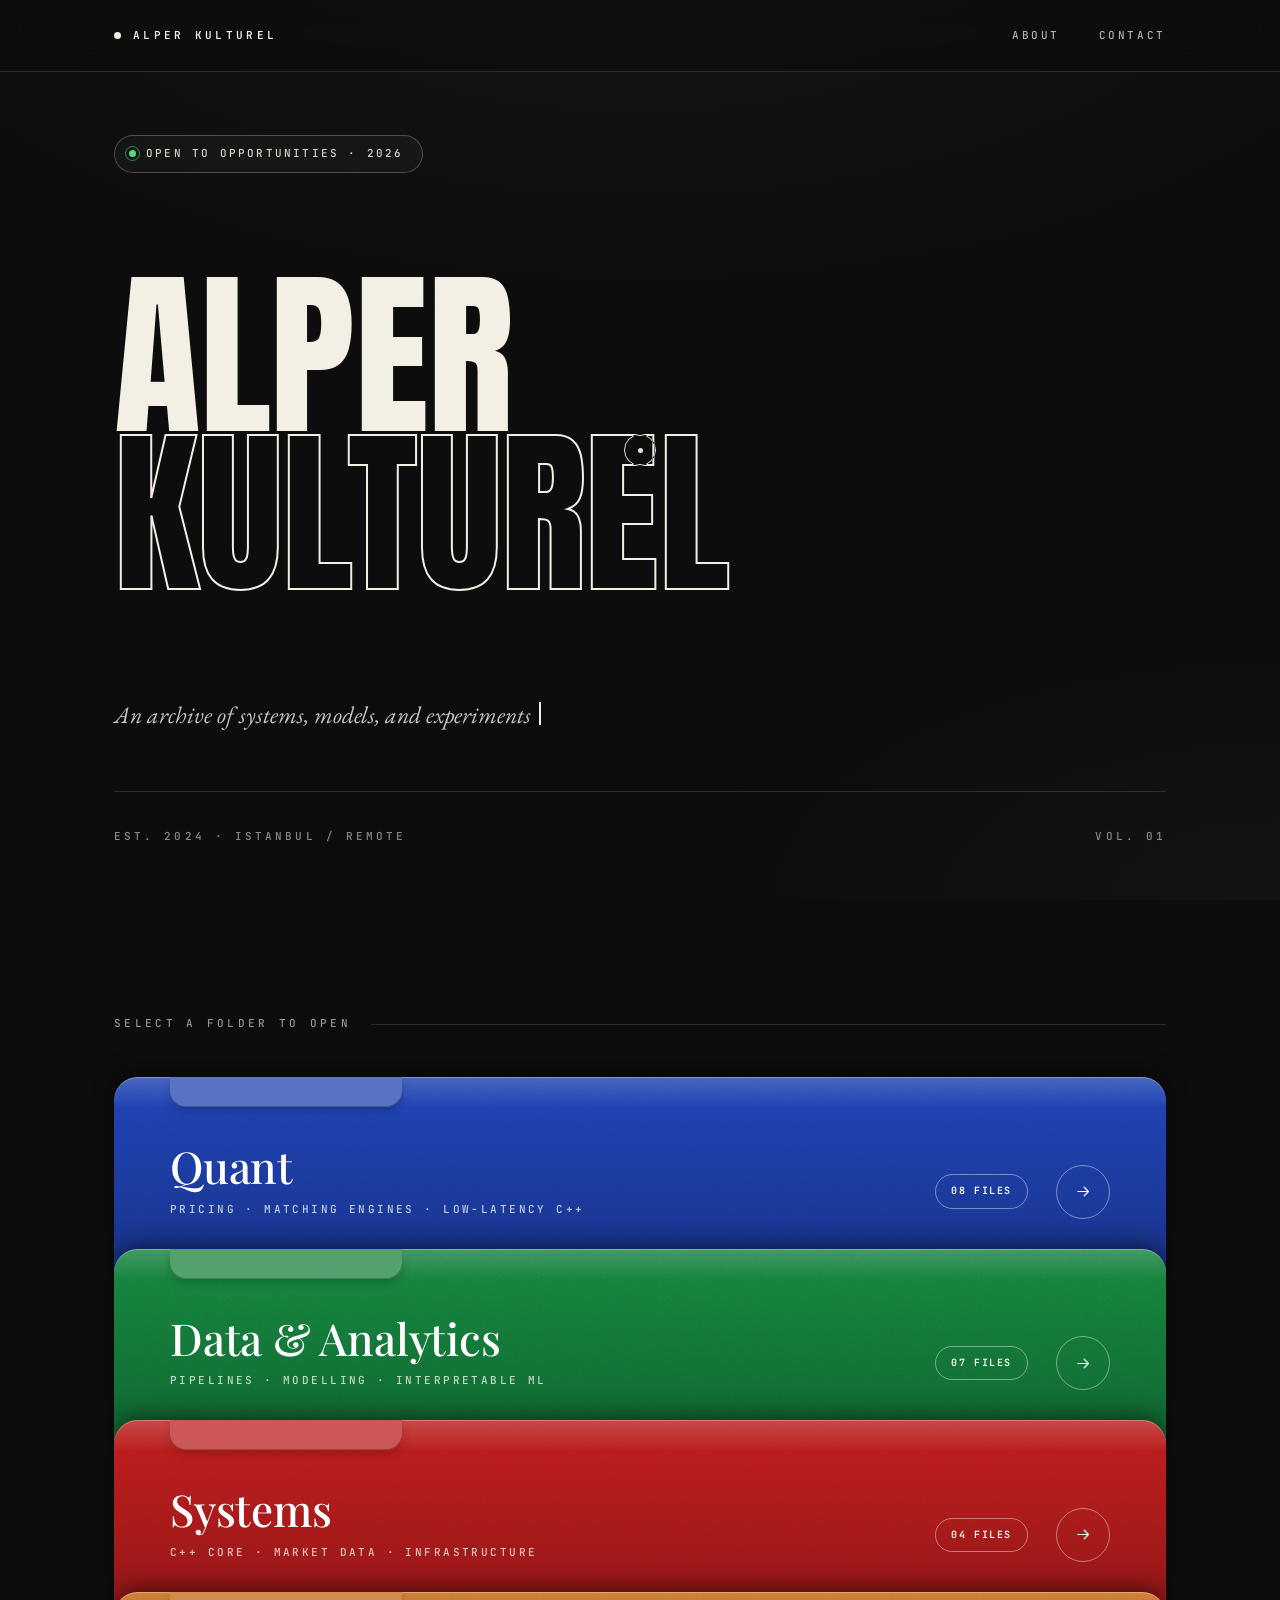
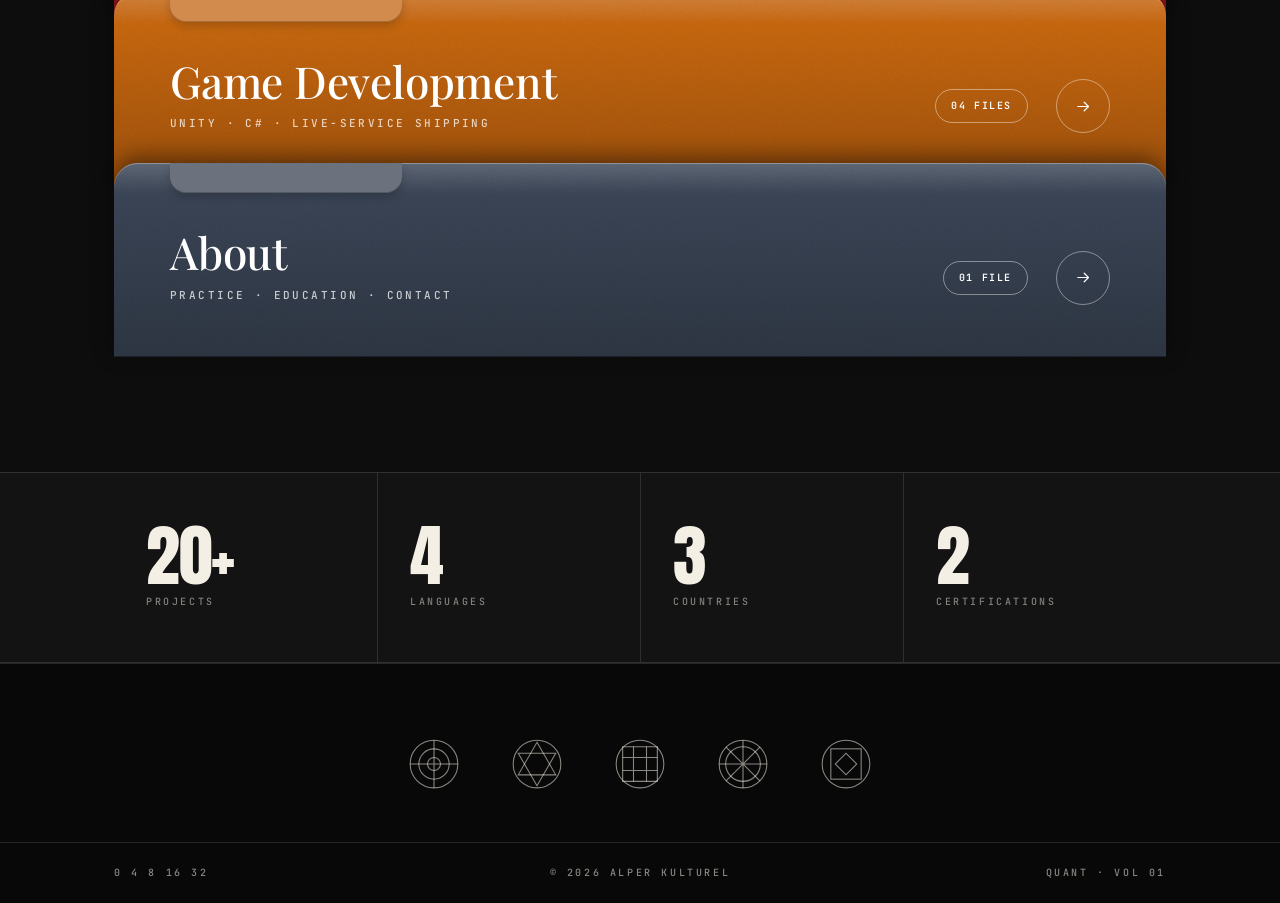
==== commit bb8f92ac: "Rename site brand from "The Kulturel Files" to Alper Kulturel Applies the new name everywhere it app" ====
--- a/index.html
+++ b/index.html
@@ -3,23 +3,23 @@
 <head>
 <meta charset="utf-8">
 <meta name="viewport" content="width=device-width, initial-scale=1">
-<title>Alper Kulturel — The Kulturel Files | Quant, Data &amp; Systems</title>
+<title>Alper Kulturel — Quant, Data &amp; Systems</title>
 <meta name="description" content="Alper Kulturel is a developer and analyst in Istanbul, open to relocation. An archive of quantitative finance tooling, data analytics, systems engineering and game development.">
 <meta name="author" content="Alper Kulturel">
 <meta name="theme-color" content="#0D0D0D">
 <link rel="canonical" href="https://alper-kulturel.github.io/">
 
 <meta property="og:type" content="website">
-<meta property="og:site_name" content="The Kulturel Files">
-<meta property="og:title" content="Alper Kulturel — The Kulturel Files">
+<meta property="og:site_name" content="Alper Kulturel">
+<meta property="og:title" content="Alper Kulturel">
 <meta property="og:description" content="An archive of systems, models, and experiments — built across quant, data, and code.">
 <meta property="og:url" content="https://alper-kulturel.github.io/">
 <meta property="og:image" content="https://alper-kulturel.github.io/assets/og.png">
 <meta property="og:image:width" content="1200">
 <meta property="og:image:height" content="630">
-<meta property="og:image:alt" content="The Kulturel Files — the portfolio archive of Alper Kulturel.">
+<meta property="og:image:alt" content="Alper Kulturel — the portfolio archive.">
 <meta name="twitter:card" content="summary_large_image">
-<meta name="twitter:title" content="Alper Kulturel — The Kulturel Files">
+<meta name="twitter:title" content="Alper Kulturel">
 <meta name="twitter:description" content="An archive of systems, models, and experiments — built across quant, data, and code.">
 <meta name="twitter:image" content="https://alper-kulturel.github.io/assets/og.png">
 
@@ -96,9 +96,8 @@
     </div>
 
     <h1 class="hero__title" id="hero-title">
-      <span class="hero__line hero__line--lead">The</span>
-      <span class="hero__line">Kulturel</span>
-      <span class="hero__line hero__line--outline">Files</span>
+      <span class="hero__line">Alper</span>
+      <span class="hero__line hero__line--outline">Kulturel</span>
     </h1>
 
     <p class="hero__sub" data-typewriter="An archive of systems, models, and experiments — built across quant, data, and code.">An archive of systems, models, and experiments — built across quant, data, and code.<span class="hero__caret" aria-hidden="true"></span></p>
--- a/css/style.css
+++ b/css/style.css
@@ -1,5 +1,5 @@
 /* ==========================================================================
-   THE KULTUREL FILES — Alper Kulturel
+   ALPER KULTUREL — portfolio
    Static portfolio. No frameworks, no build step.
    --------------------------------------------------------------------------
    00 tokens
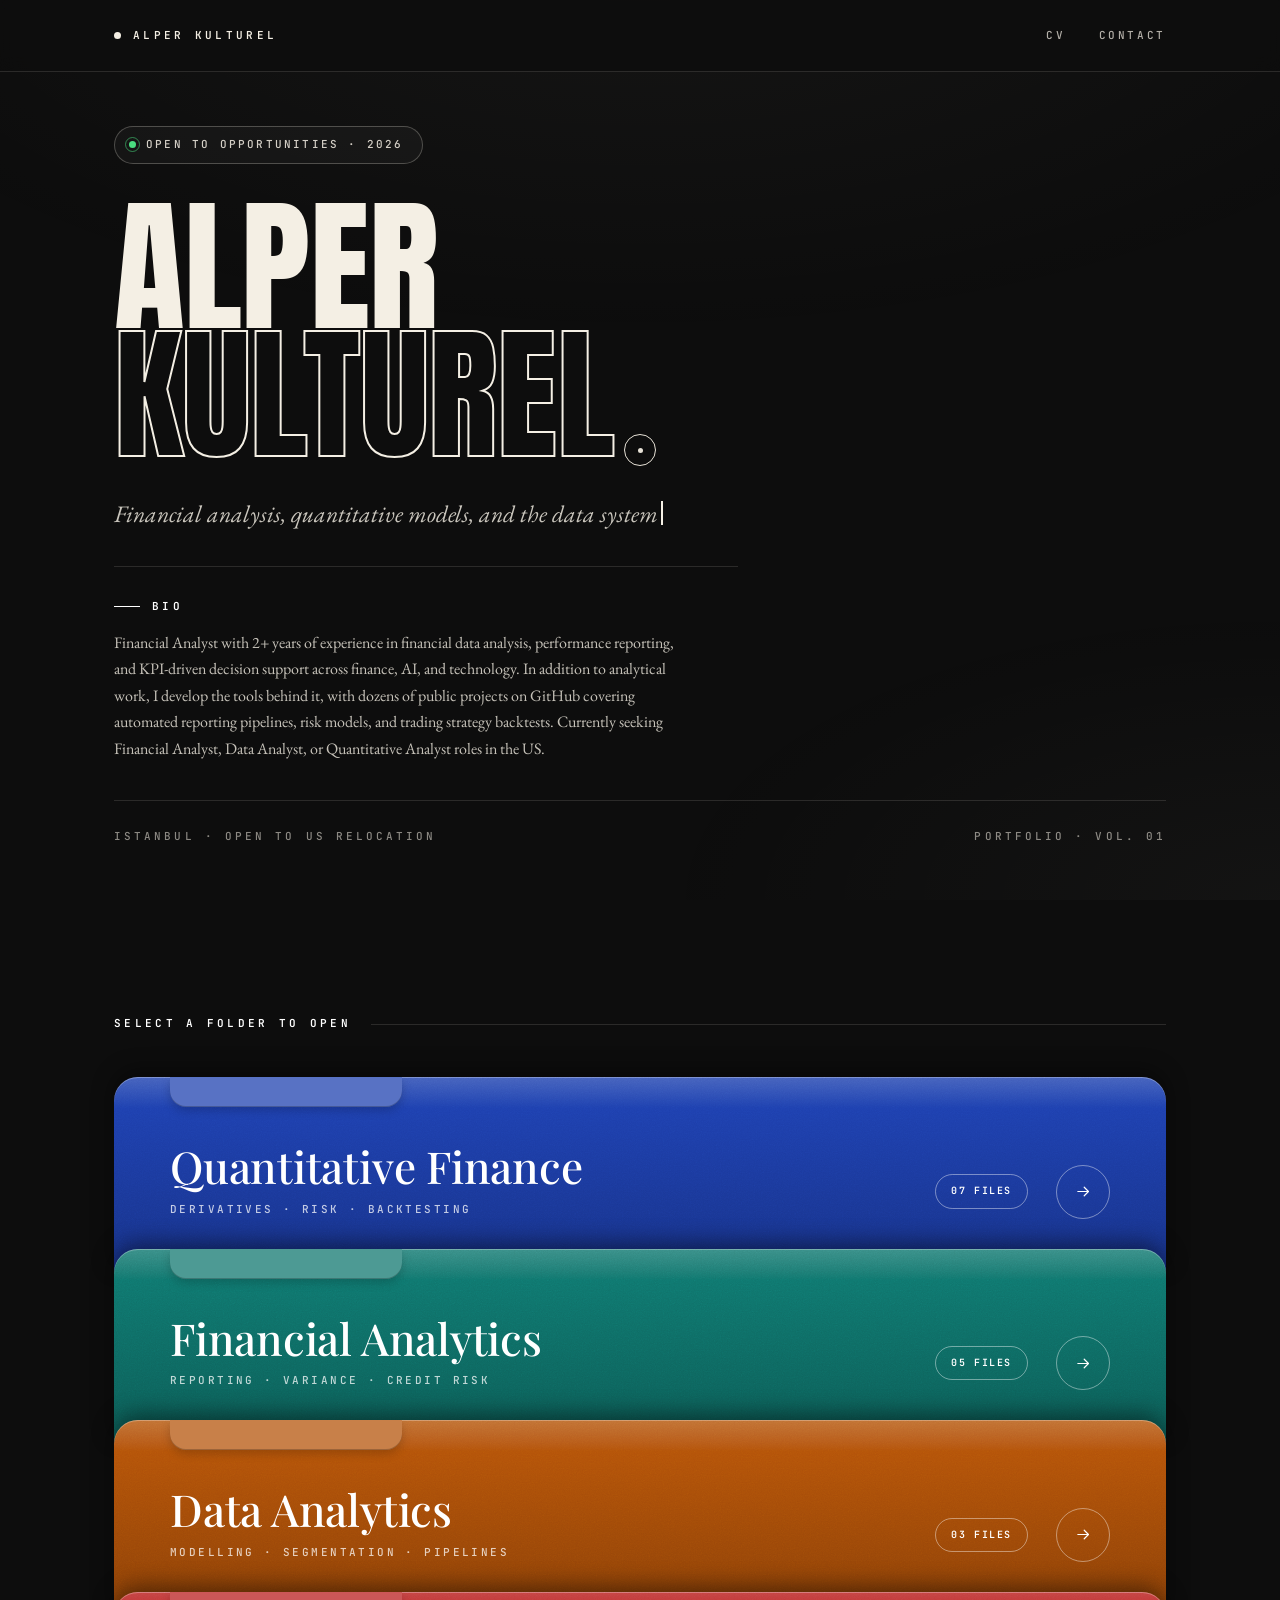
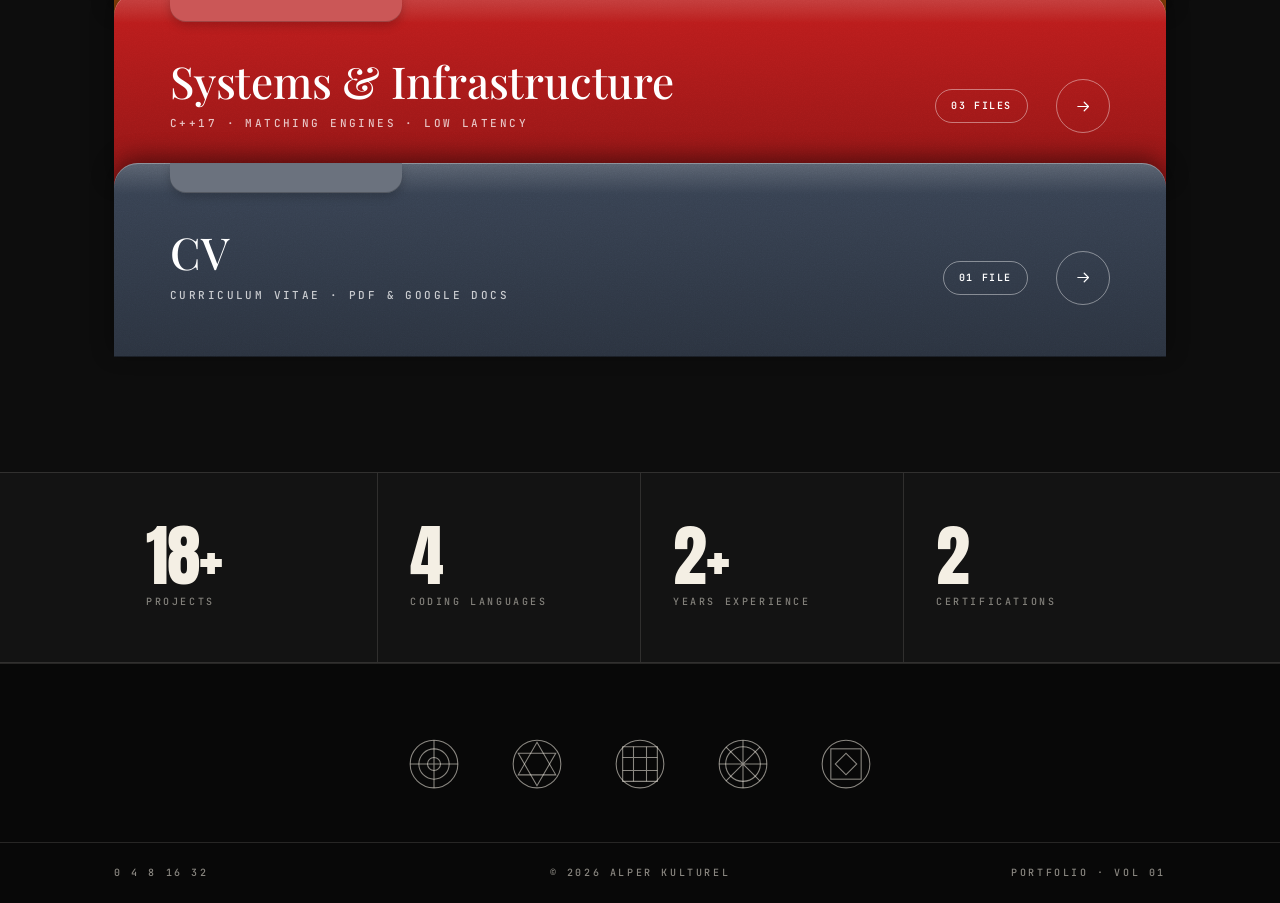
==== commit da4e6cc0: "Restructure portfolio around five folders, add CV and contact pages Reframes the site around a finan" ====
--- a/index.html
+++ b/index.html
@@ -3,30 +3,30 @@
 <head>
 <meta charset="utf-8">
 <meta name="viewport" content="width=device-width, initial-scale=1">
-<title>Alper Kulturel — Quant, Data &amp; Systems</title>
-<meta name="description" content="Alper Kulturel is a developer and analyst in Istanbul, open to relocation. An archive of quantitative finance tooling, data analytics, systems engineering and game development.">
+<title>Alper Kulturel — Financial Analyst, Data &amp; Quantitative</title>
+<meta name="description" content="Alper Kulturel — Financial Analyst with 2+ years in financial data analysis, performance reporting and KPI-driven decision support. An archive of quantitative models, financial analytics and data infrastructure.">
 <meta name="author" content="Alper Kulturel">
 <meta name="theme-color" content="#0D0D0D">
 <link rel="canonical" href="https://alper-kulturel.github.io/">
 
 <meta property="og:type" content="website">
 <meta property="og:site_name" content="Alper Kulturel">
-<meta property="og:title" content="Alper Kulturel">
-<meta property="og:description" content="An archive of systems, models, and experiments — built across quant, data, and code.">
+<meta property="og:title" content="Alper Kulturel — Financial Analyst, Data &amp; Quantitative">
+<meta property="og:description" content="Financial analysis, quantitative models, and the data systems that carry them.">
 <meta property="og:url" content="https://alper-kulturel.github.io/">
 <meta property="og:image" content="https://alper-kulturel.github.io/assets/og.png">
 <meta property="og:image:width" content="1200">
 <meta property="og:image:height" content="630">
 <meta property="og:image:alt" content="Alper Kulturel — the portfolio archive.">
 <meta name="twitter:card" content="summary_large_image">
-<meta name="twitter:title" content="Alper Kulturel">
-<meta name="twitter:description" content="An archive of systems, models, and experiments — built across quant, data, and code.">
+<meta name="twitter:title" content="Alper Kulturel — Financial Analyst, Data &amp; Quantitative">
+<meta name="twitter:description" content="Financial analysis, quantitative models, and the data systems that carry them.">
 <meta name="twitter:image" content="https://alper-kulturel.github.io/assets/og.png">
 
 <link rel="icon" href="assets/favicon.svg" type="image/svg+xml">
 <link rel="preconnect" href="https://fonts.googleapis.com">
 <link rel="preconnect" href="https://fonts.gstatic.com" crossorigin>
-<link href="https://fonts.googleapis.com/css2?family=Anton&amp;family=EB+Garamond:ital,wght@0,400;0,500;1,400;1,500&amp;family=JetBrains+Mono:wght@400;500;600&amp;family=Playfair+Display:ital,wght@0,400;0,500;0,700;1,400&amp;display=swap" rel="stylesheet">
+<link href="https://fonts.googleapis.com/css2?family=Anton&amp;family=EB+Garamond:ital,wght@0,400;1,400&amp;family=JetBrains+Mono:wght@400;500;600&amp;family=Playfair+Display:wght@500;700&amp;display=swap" rel="stylesheet">
 <link rel="stylesheet" href="css/style.css">
 <script src="js/main.js" defer></script>
 
@@ -35,15 +35,11 @@
   "@context": "https://schema.org",
   "@type": "Person",
   "name": "Alper Kulturel",
-  "jobTitle": "Developer & Analyst",
-  "description": "Developer and analyst working across quantitative finance, data analytics, systems engineering and game development.",
+  "jobTitle": "Financial Analyst",
+  "description": "Financial Analyst with 2+ years of experience in financial data analysis, performance reporting and KPI-driven decision support across finance, AI and technology.",
   "url": "https://alper-kulturel.github.io/",
   "email": "mailto:kulturelalper@gmail.com",
-  "address": {
-    "@type": "PostalAddress",
-    "addressLocality": "Istanbul",
-    "addressCountry": "TR"
-  },
+  "address": { "@type": "PostalAddress", "addressLocality": "Istanbul", "addressCountry": "TR" },
   "sameAs": [
     "https://github.com/Alper-Kulturel",
     "https://www.linkedin.com/in/alper-kulturel-951a7421a/"
@@ -52,15 +48,15 @@
     { "@type": "CollegeOrUniversity", "name": "Fachhochschule Südwestfalen" },
     { "@type": "CollegeOrUniversity", "name": "Skidmore College" }
   ],
+  "knowsLanguage": ["Python", "C++", "C#", "SQL", "JavaScript"],
   "knowsAbout": [
+    "Financial Analysis",
+    "Performance Reporting",
+    "Variance Analysis",
     "Quantitative Finance",
+    "Risk Modelling",
     "Data Analytics",
-    "C++",
-    "Python",
-    "SQL",
-    "Unity",
-    "C#",
-    "Low-Latency Systems"
+    "Data Engineering"
   ]
 }
 </script>
@@ -77,8 +73,8 @@
       Alper Kulturel
     </a>
     <nav class="site-nav" aria-label="Primary">
-      <a class="site-nav__link" href="about.html">About</a>
-      <a class="site-nav__link" href="about.html#contact">Contact</a>
+      <a class="site-nav__link" href="cv.html">CV</a>
+      <a class="site-nav__link" href="contact.html">Contact</a>
     </nav>
   </div>
 </header>
@@ -100,11 +96,16 @@
       <span class="hero__line hero__line--outline">Kulturel</span>
     </h1>
 
-    <p class="hero__sub" data-typewriter="An archive of systems, models, and experiments — built across quant, data, and code.">An archive of systems, models, and experiments — built across quant, data, and code.<span class="hero__caret" aria-hidden="true"></span></p>
+    <p class="hero__sub" data-typewriter="Financial analysis, quantitative models, and the data systems that carry them.">Financial analysis, quantitative models, and the data systems that carry them.<span class="hero__caret" aria-hidden="true"></span></p>
+
+    <div class="hero__bio">
+      <h2 class="hero__bio-title">Bio</h2>
+      <p class="hero__bio-text">Financial Analyst with 2+ years of experience in financial data analysis, performance reporting, and KPI-driven decision support across finance, AI, and technology. In addition to analytical work, I develop the tools behind it, with dozens of public projects on GitHub covering automated reporting pipelines, risk models, and trading strategy backtests. Currently seeking Financial Analyst, Data Analyst, or Quantitative Analyst roles in the US.</p>
+    </div>
 
     <div class="hero__meta">
-      <span>Est. 2024 &middot; Istanbul / Remote</span>
-      <span>Vol. 01</span>
+      <span>Istanbul &middot; Open to US relocation</span>
+      <span>Portfolio &middot; Vol. 01</span>
     </div>
 
   </section>
@@ -117,30 +118,13 @@
     <div class="cabinet__stack">
 
       <div class="cabinet__slot">
-        <a class="folder folder--quant" href="quant.html" aria-label="Open the Quant folder — 8 files">
-          <span class="folder__tab" aria-hidden="true"></span>
-          <span class="folder__inner">
-            <span class="folder__body">
-              <span class="folder__name">Quant</span>
-              <span class="folder__desc">Pricing &middot; Matching engines &middot; Low-latency C++</span>
-            </span>
-            <span class="folder__end">
-              <span class="folder__count">08 files</span>
-              <span class="folder__arrow" aria-hidden="true">
-                <svg viewBox="0 0 24 24" fill="none" stroke="currentColor" stroke-width="1.7" stroke-linecap="round" stroke-linejoin="round"><path d="M4 12h15"/><path d="M13 6l6 6-6 6"/></svg>
-              </span>
-            </span>
-          </span>
-        </a>
-      </div>
-
-      <div class="cabinet__slot">
-        <a class="folder folder--data" href="data.html" aria-label="Open the Data and Analytics folder — 7 files">
-          <span class="folder__tab" aria-hidden="true"></span>
-          <span class="folder__inner">
-            <span class="folder__body">
-              <span class="folder__name">Data &amp; Analytics</span>
-              <span class="folder__desc">Pipelines &middot; Modelling &middot; Interpretable ML</span>
+        <a class="folder folder--quant" href="quant.html" aria-label="Open the Quantitative Finance folder — 7 files">
+          <span class="folder__tab" aria-hidden="true"></span>
+          <span class="folder__sheen" aria-hidden="true"></span>
+          <span class="folder__inner">
+            <span class="folder__body">
+              <span class="folder__name">Quantitative Finance</span>
+              <span class="folder__desc">Derivatives &middot; Risk &middot; Backtesting</span>
             </span>
             <span class="folder__end">
               <span class="folder__count">07 files</span>
@@ -153,48 +137,70 @@
       </div>
 
       <div class="cabinet__slot">
-        <a class="folder folder--systems" href="systems.html" aria-label="Open the Systems folder — 4 files">
-          <span class="folder__tab" aria-hidden="true"></span>
-          <span class="folder__inner">
-            <span class="folder__body">
-              <span class="folder__name">Systems</span>
-              <span class="folder__desc">C++ core &middot; Market data &middot; Infrastructure</span>
-            </span>
-            <span class="folder__end">
-              <span class="folder__count">04 files</span>
-              <span class="folder__arrow" aria-hidden="true">
-                <svg viewBox="0 0 24 24" fill="none" stroke="currentColor" stroke-width="1.7" stroke-linecap="round" stroke-linejoin="round"><path d="M4 12h15"/><path d="M13 6l6 6-6 6"/></svg>
-              </span>
-            </span>
-          </span>
-        </a>
-      </div>
-
-      <div class="cabinet__slot">
-        <a class="folder folder--game" href="game-dev.html" aria-label="Open the Game Development folder — 4 files">
-          <span class="folder__tab" aria-hidden="true"></span>
-          <span class="folder__inner">
-            <span class="folder__body">
-              <span class="folder__name">Game Development</span>
-              <span class="folder__desc">Unity &middot; C# &middot; Live-service shipping</span>
-            </span>
-            <span class="folder__end">
-              <span class="folder__count">04 files</span>
-              <span class="folder__arrow" aria-hidden="true">
-                <svg viewBox="0 0 24 24" fill="none" stroke="currentColor" stroke-width="1.7" stroke-linecap="round" stroke-linejoin="round"><path d="M4 12h15"/><path d="M13 6l6 6-6 6"/></svg>
-              </span>
-            </span>
-          </span>
-        </a>
-      </div>
-
-      <div class="cabinet__slot">
-        <a class="folder folder--about" href="about.html" aria-label="Open the About folder — 1 file">
-          <span class="folder__tab" aria-hidden="true"></span>
-          <span class="folder__inner">
-            <span class="folder__body">
-              <span class="folder__name">About</span>
-              <span class="folder__desc">Practice &middot; Education &middot; Contact</span>
+        <a class="folder folder--finance" href="finance.html" aria-label="Open the Financial Analytics folder — 5 files">
+          <span class="folder__tab" aria-hidden="true"></span>
+          <span class="folder__sheen" aria-hidden="true"></span>
+          <span class="folder__inner">
+            <span class="folder__body">
+              <span class="folder__name">Financial Analytics</span>
+              <span class="folder__desc">Reporting &middot; Variance &middot; Credit Risk</span>
+            </span>
+            <span class="folder__end">
+              <span class="folder__count">05 files</span>
+              <span class="folder__arrow" aria-hidden="true">
+                <svg viewBox="0 0 24 24" fill="none" stroke="currentColor" stroke-width="1.7" stroke-linecap="round" stroke-linejoin="round"><path d="M4 12h15"/><path d="M13 6l6 6-6 6"/></svg>
+              </span>
+            </span>
+          </span>
+        </a>
+      </div>
+
+      <div class="cabinet__slot">
+        <a class="folder folder--data" href="data.html" aria-label="Open the Data Analytics folder — 3 files">
+          <span class="folder__tab" aria-hidden="true"></span>
+          <span class="folder__sheen" aria-hidden="true"></span>
+          <span class="folder__inner">
+            <span class="folder__body">
+              <span class="folder__name">Data Analytics</span>
+              <span class="folder__desc">Modelling &middot; Segmentation &middot; Pipelines</span>
+            </span>
+            <span class="folder__end">
+              <span class="folder__count">03 files</span>
+              <span class="folder__arrow" aria-hidden="true">
+                <svg viewBox="0 0 24 24" fill="none" stroke="currentColor" stroke-width="1.7" stroke-linecap="round" stroke-linejoin="round"><path d="M4 12h15"/><path d="M13 6l6 6-6 6"/></svg>
+              </span>
+            </span>
+          </span>
+        </a>
+      </div>
+
+      <div class="cabinet__slot">
+        <a class="folder folder--systems" href="systems.html" aria-label="Open the Systems and Infrastructure folder — 3 files">
+          <span class="folder__tab" aria-hidden="true"></span>
+          <span class="folder__sheen" aria-hidden="true"></span>
+          <span class="folder__inner">
+            <span class="folder__body">
+              <span class="folder__name">Systems &amp; Infrastructure</span>
+              <span class="folder__desc">C++17 &middot; Matching Engines &middot; Low Latency</span>
+            </span>
+            <span class="folder__end">
+              <span class="folder__count">03 files</span>
+              <span class="folder__arrow" aria-hidden="true">
+                <svg viewBox="0 0 24 24" fill="none" stroke="currentColor" stroke-width="1.7" stroke-linecap="round" stroke-linejoin="round"><path d="M4 12h15"/><path d="M13 6l6 6-6 6"/></svg>
+              </span>
+            </span>
+          </span>
+        </a>
+      </div>
+
+      <div class="cabinet__slot">
+        <a class="folder folder--cv" href="cv.html" aria-label="Open the CV folder — view and download the CV">
+          <span class="folder__tab" aria-hidden="true"></span>
+          <span class="folder__sheen" aria-hidden="true"></span>
+          <span class="folder__inner">
+            <span class="folder__body">
+              <span class="folder__name">CV</span>
+              <span class="folder__desc">Curriculum Vitae &middot; PDF &amp; Google Docs</span>
             </span>
             <span class="folder__end">
               <span class="folder__count">01 file</span>
@@ -214,19 +220,19 @@
     <div class="shell">
       <div class="stats__row">
         <div class="stat">
-          <span class="stat__num">20+</span>
+          <span class="stat__num" data-count="20" data-suffix="+">20+</span>
           <span class="stat__label">Projects</span>
         </div>
         <div class="stat">
-          <span class="stat__num">4</span>
-          <span class="stat__label">Languages</span>
-        </div>
-        <div class="stat">
-          <span class="stat__num">3</span>
-          <span class="stat__label">Countries</span>
-        </div>
-        <div class="stat">
-          <span class="stat__num">2</span>
+          <span class="stat__num" data-count="4">4</span>
+          <span class="stat__label">Coding Languages</span>
+        </div>
+        <div class="stat">
+          <span class="stat__num" data-count="2" data-suffix="+">2+</span>
+          <span class="stat__label">Years Experience</span>
+        </div>
+        <div class="stat">
+          <span class="stat__num" data-count="2">2</span>
           <span class="stat__label">Certifications</span>
         </div>
       </div>
@@ -252,7 +258,7 @@
     <div class="footer__bar">
       <span class="footer__scale">0 4 8 16 32</span>
       <span class="footer__copy">&copy; 2026 Alper Kulturel</span>
-      <span class="footer__tag">Quant &middot; Vol 01</span>
+      <span class="footer__tag">Portfolio &middot; Vol 01</span>
     </div>
   </div>
 
--- a/css/style.css
+++ b/css/style.css
@@ -12,9 +12,13 @@
    07 stats bar
    08 category page (dossier + paper)
    09 file list
-   10 next-folder footer nav
+   09b CV page
+   09c back link + page actions + download menu
+   09d contact page
+   10 next folder footer nav
    11 footer
-   12 motion + responsive
+   12 back to top
+   13 motion + responsive + print
    ========================================================================== */
 
 /* 00 — TOKENS ============================================================== */
@@ -35,10 +39,10 @@
 
   /* folder palette */
   --quant: #1e40af;
-  --data: #15803d;
+  --finance: #0f766e;
+  --data: #b45309;
   --systems: #b91c1c;
-  --game: #c2620e;
-  --about: #374151;
+  --cv: #374151;
 
   /* per-page accent — overridden by .page--* below */
   --accent: #1e40af;
@@ -56,6 +60,7 @@
   --gutter: clamp(20px, 5vw, 72px);
   --measure: 1180px;
   --radius-folder: 24px;
+  --white: #ffffff;
 
   /* grain */
   --noise: url("data:image/svg+xml,%3Csvg xmlns='http://www.w3.org/2000/svg' width='220' height='220'%3E%3Cfilter id='n'%3E%3CfeTurbulence type='fractalNoise' baseFrequency='.85' numOctaves='4' stitchTiles='stitch'/%3E%3CfeColorMatrix type='saturate' values='0'/%3E%3C/filter%3E%3Crect width='220' height='220' filter='url(%23n)'/%3E%3C/svg%3E");
@@ -63,10 +68,11 @@
 
 /* per-category accent themes */
 .page--quant   { --accent: #1e40af; --accent-deep: #122a76; --accent-lift: #3059d6; }
-.page--data    { --accent: #15803d; --accent-deep: #0d5929; --accent-lift: #22a552; }
+.page--finance { --accent: #0f766e; --accent-deep: #0a4f4a; --accent-lift: #17a394; }
+.page--data    { --accent: #b45309; --accent-deep: #7c3a06; --accent-lift: #d97706; }
 .page--systems { --accent: #b91c1c; --accent-deep: #7f1212; --accent-lift: #d93434; }
-.page--game    { --accent: #c2620e; --accent-deep: #8a440a; --accent-lift: #e07c22; }
-.page--about   { --accent: #374151; --accent-deep: #222932; --accent-lift: #4d5a6d; }
+.page--cv      { --accent: #374151; --accent-deep: #222932; --accent-lift: #4d5a6d; }
+.page--contact { --accent: #374151; --accent-deep: #222932; --accent-lift: #4d5a6d; }
 
 /* 01 — RESET + BASE ======================================================== */
 
@@ -133,11 +139,8 @@
   outline-offset: 3px;
   border-radius: 2px;
 }
-.page--quant :focus-visible,
-.page--data :focus-visible,
-.page--systems :focus-visible,
-.page--game :focus-visible,
-.page--about :focus-visible { outline-color: var(--accent-lift); }
+.page--folder :focus-visible,
+.page--contact :focus-visible { outline-color: var(--accent-lift); }
 .paper :focus-visible { outline-color: var(--accent); }
 
 .skip-link {
@@ -233,7 +236,9 @@
 
 html.cursor-ready { cursor: none; }
 html.cursor-ready a,
-html.cursor-ready button { cursor: none; }
+html.cursor-ready button,
+html.cursor-ready summary,
+html.cursor-ready label { cursor: none; }
 html.cursor-ready .cursor { opacity: 1; }
 
 /* 04 — HEADER ============================================================== */
@@ -245,9 +250,11 @@
   height: var(--header-h);
   display: flex;
   align-items: center;
-  background: rgba(13, 13, 13, 0.72);
-  -webkit-backdrop-filter: blur(14px) saturate(140%);
-  backdrop-filter: blur(14px) saturate(140%);
+  /* near-opaque + a light blur: the saturate() pass and a deep blur radius
+     were the most expensive thing on the page during scroll. */
+  background: rgba(13, 13, 13, 0.86);
+  -webkit-backdrop-filter: blur(9px);
+  backdrop-filter: blur(9px);
   border-bottom: 1px solid var(--rule);
 }
 
@@ -282,20 +289,20 @@
   background: var(--paper);
   flex: none;
 }
-.page--quant .wordmark__pip,
-.page--data .wordmark__pip,
-.page--systems .wordmark__pip,
-.page--game .wordmark__pip,
-.page--about .wordmark__pip { background: var(--accent-lift); }
+.page--folder .wordmark__pip,
+.page--contact .wordmark__pip { background: var(--accent-lift); }
 
 .site-nav {
   display: flex;
   align-items: center;
-  gap: clamp(18px, 3vw, 40px);
+  gap: clamp(16px, 2.6vw, 36px);
 }
 
 .site-nav__link {
   position: relative;
+  display: inline-flex;
+  align-items: center;
+  gap: 8px;
   font-family: var(--mono);
   font-size: 11px;
   font-weight: 500;
@@ -324,6 +331,11 @@
 .site-nav__link:hover::after,
 .site-nav__link[aria-current="page"]::after { transform: scaleX(1); }
 
+/* compact back affordance that stays reachable while scrolling */
+.site-nav__link--back { color: var(--paper); }
+.site-nav__link--back svg { width: 13px; height: 13px; flex: none; }
+.site-nav__link--back:hover { color: var(--accent-lift); }
+
 /* 05 — HERO ================================================================ */
 
 .hero {
@@ -334,7 +346,7 @@
   display: flex;
   flex-direction: column;
   justify-content: space-between;
-  padding-top: calc(var(--header-h) + clamp(28px, 7vh, 84px));
+  padding-top: calc(var(--header-h) + clamp(26px, 6vh, 74px));
   padding-bottom: clamp(28px, 6vh, 64px);
 }
 
@@ -391,14 +403,14 @@
   text-transform: uppercase;
   line-height: 0.88;
   letter-spacing: -0.03em;
-  margin-block: clamp(24px, 5vh, 56px);
+  margin-block: clamp(18px, 3.4vh, 38px);
   display: flex;
   flex-direction: column;
 }
 
 .hero__line {
   display: block;
-  font-size: clamp(72px, 14vw, 200px);
+  font-size: clamp(60px, 11.4vw, 164px);
 }
 
 .hero__line--lead {
@@ -445,13 +457,51 @@
   50%, 100% { opacity: 0; }
 }
 
+/* ---- bio ---- */
+
+.hero__bio {
+  margin-top: clamp(22px, 3vh, 36px);
+  padding-top: clamp(17px, 2.4vh, 26px);
+  border-top: 1px solid var(--rule);
+  max-width: 78ch;
+}
+
+.hero__bio-title {
+  display: inline-flex;
+  align-items: center;
+  gap: 12px;
+  font-family: var(--mono);
+  font-size: 11px;
+  font-weight: 600;
+  letter-spacing: 0.3em;
+  text-transform: uppercase;
+  color: var(--white);
+}
+
+.hero__bio-title::before {
+  content: "";
+  width: 26px;
+  height: 1px;
+  background: currentColor;
+  flex: none;
+}
+
+.hero__bio-text {
+  margin-top: 14px;
+  font-size: clamp(16px, 1.12vw, 18.5px);
+  line-height: 1.66;
+  color: rgba(244, 239, 228, 0.8);
+  max-width: 72ch;
+}
+
 .hero__meta {
   display: flex;
   align-items: center;
   justify-content: space-between;
   gap: 16px 32px;
   flex-wrap: wrap;
-  padding-top: clamp(20px, 4vh, 36px);
+  margin-top: clamp(24px, 3.4vh, 40px);
+  padding-top: clamp(18px, 3vh, 30px);
   border-top: 1px solid var(--rule);
   font-family: var(--mono);
   font-size: 11px;
@@ -460,6 +510,9 @@
   text-transform: uppercase;
   color: rgba(244, 239, 228, 0.55);
 }
+
+/* keeps the right-hand item pinned when it is the only one left */
+.hero__meta > :last-child:first-child { margin-left: auto; }
 
 /* 06 — CABINET (FOLDER STACK) ============================================== */
 
@@ -476,10 +529,10 @@
   margin-bottom: clamp(24px, 4vw, 44px);
   font-family: var(--mono);
   font-size: 11px;
-  font-weight: 500;
+  font-weight: 600;
   letter-spacing: 0.3em;
   text-transform: uppercase;
-  color: rgba(244, 239, 228, 0.6);
+  color: var(--white);
 }
 
 .cabinet__label::after {
@@ -548,11 +601,43 @@
   z-index: 0;
 }
 
+/* sheen sweep — transform-only, so it composites on the GPU and costs
+   nothing beyond the hover itself. */
+.folder__sheen {
+  position: absolute;
+  top: -60%;
+  bottom: -60%;
+  left: 0;
+  width: 42%;
+  z-index: 3;
+  pointer-events: none;
+  background: linear-gradient(100deg,
+    transparent 0%,
+    rgba(255, 255, 255, 0.14) 45%,
+    rgba(255, 255, 255, 0.3) 50%,
+    rgba(255, 255, 255, 0.14) 55%,
+    transparent 100%);
+  transform: translate3d(-160%, 0, 0);
+  opacity: 0;
+  will-change: transform;
+}
+
+.folder:hover .folder__sheen,
+.folder:focus-visible .folder__sheen {
+  animation: sheen 1.05s cubic-bezier(0.3, 0.6, 0.2, 1) 0.06s 1 forwards;
+}
+
+@keyframes sheen {
+  0%   { transform: translate3d(-160%, 0, 0); opacity: 0; }
+  12%  { opacity: 1; }
+  100% { transform: translate3d(340%, 0, 0); opacity: 0; }
+}
+
 .folder--quant   { --folder: var(--quant); }
+.folder--finance { --folder: var(--finance); }
 .folder--data    { --folder: var(--data); }
 .folder--systems { --folder: var(--systems); }
-.folder--game    { --folder: var(--game); }
-.folder--about   { --folder: var(--about); }
+.folder--cv      { --folder: var(--cv); }
 
 /* the manila tab, hanging from the top edge */
 .folder__tab {
@@ -571,7 +656,7 @@
 
 .folder__inner {
   position: relative;
-  z-index: 1;
+  z-index: 4;
   display: grid;
   grid-template-columns: minmax(0, 1fr) auto;
   align-items: end;
@@ -690,6 +775,7 @@
   line-height: 0.9;
   letter-spacing: -0.02em;
   color: var(--paper);
+  font-variant-numeric: tabular-nums;
 }
 
 .stat__label {
@@ -706,7 +792,7 @@
 .page-head {
   position: relative;
   z-index: 1;
-  padding-top: 180px;
+  padding-top: 168px;
   padding-bottom: clamp(40px, 6vw, 72px);
 }
 
@@ -735,7 +821,7 @@
   font-family: var(--display);
   font-weight: 400;
   text-transform: uppercase;
-  font-size: clamp(54px, 12vw, 168px);
+  font-size: clamp(48px, 10.5vw, 148px);
   line-height: 0.86;
   letter-spacing: -0.03em;
   color: var(--paper);
@@ -1015,6 +1101,19 @@
 
 .file { border-bottom: 1px solid var(--rule-ink); }
 
+/* rows fade up once, staggered, when the list scrolls into view */
+.file {
+  opacity: 0;
+  transform: translateY(14px);
+  transition: opacity 0.55s ease, transform 0.6s cubic-bezier(0.2, 0.7, 0.2, 1);
+  transition-delay: calc(var(--i, 0) * 45ms);
+}
+
+.files.is-in .file {
+  opacity: 1;
+  transform: none;
+}
+
 .file__link {
   position: relative;
   display: grid;
@@ -1098,9 +1197,9 @@
   transform: translateX(0);
 }
 
-/* 09b — ABOUT PAGE ========================================================= */
-
-.about__grid {
+/* 09b — CV PAGE ============================================================ */
+
+.cv__grid {
   position: relative;
   display: grid;
   grid-template-columns: minmax(0, 1.62fr) minmax(0, 1fr);
@@ -1108,13 +1207,13 @@
   margin-top: clamp(38px, 4.5vw, 58px);
 }
 
-.about__section + .about__section {
+.cv__section + .cv__section {
   margin-top: clamp(26px, 3.2vw, 38px);
   padding-top: clamp(26px, 3.2vw, 38px);
   border-top: 1px solid var(--rule-ink);
 }
 
-.about__section-title {
+.cv__section-title {
   font-family: var(--mono);
   font-size: 10px;
   font-weight: 600;
@@ -1123,7 +1222,7 @@
   color: var(--accent);
 }
 
-.about__section p {
+.cv__section p {
   margin-top: 12px;
   font-size: clamp(17px, 1.2vw, 19px);
   line-height: 1.66;
@@ -1131,7 +1230,77 @@
   max-width: 58ch;
 }
 
-.about__section p + p { margin-top: 12px; }
+.cv__section p + p { margin-top: 12px; }
+
+/* dated entries inside the CV */
+.cv__entry + .cv__entry { margin-top: 18px; }
+
+.cv__entry-head {
+  display: flex;
+  flex-wrap: wrap;
+  align-items: baseline;
+  gap: 6px 14px;
+  margin-top: 14px;
+}
+
+.cv__entry-role {
+  font-family: var(--serif);
+  font-weight: 500;
+  font-size: clamp(18px, 1.35vw, 21px);
+  line-height: 1.3;
+  color: var(--ink);
+}
+
+.cv__entry-org {
+  font-family: var(--mono);
+  font-size: 11px;
+  font-weight: 500;
+  letter-spacing: 0.12em;
+  text-transform: uppercase;
+  color: var(--accent);
+}
+
+.cv__entry-meta {
+  margin-left: auto;
+  font-family: var(--mono);
+  font-size: 10px;
+  font-weight: 500;
+  letter-spacing: 0.2em;
+  text-transform: uppercase;
+  color: rgba(13, 13, 13, 0.45);
+}
+
+.cv__entry p {
+  margin-top: 8px;
+  font-size: clamp(16px, 1.15vw, 18px);
+  line-height: 1.62;
+  color: rgba(13, 13, 13, 0.78);
+  max-width: 58ch;
+}
+
+/* bulleted CV lists (certifications, highlights) */
+.cv__list { margin-top: 14px; }
+
+.cv__list li {
+  position: relative;
+  padding-left: 22px;
+  font-size: clamp(16px, 1.15vw, 18px);
+  line-height: 1.62;
+  color: rgba(13, 13, 13, 0.8);
+}
+
+.cv__list li + li { margin-top: 8px; }
+
+.cv__list li::before {
+  content: "";
+  position: absolute;
+  left: 2px;
+  top: 0.62em;
+  width: 6px;
+  height: 6px;
+  border-radius: 50%;
+  background: var(--accent);
+}
 
 .side-card {
   border: 1px solid var(--rule-ink);
@@ -1153,6 +1322,13 @@
   color: var(--accent);
 }
 
+.side-card__text {
+  margin-top: 14px;
+  font-size: 16px;
+  line-height: 1.6;
+  color: rgba(13, 13, 13, 0.78);
+}
+
 .side-card__list {
   margin-top: 14px;
   display: flex;
@@ -1172,13 +1348,13 @@
   color: rgba(13, 13, 13, 0.8);
 }
 
-.about__contact {
+.cv__contact {
   margin-top: clamp(34px, 4vw, 50px);
   padding-top: clamp(26px, 3vw, 36px);
   border-top: 2px solid var(--ink);
 }
 
-.about__contact-title {
+.cv__contact-title {
   font-family: var(--mono);
   font-size: 10px;
   font-weight: 600;
@@ -1187,7 +1363,7 @@
   color: var(--accent);
 }
 
-.about__contact-list {
+.contact-row {
   margin-top: 18px;
   display: flex;
   flex-wrap: wrap;
@@ -1220,6 +1396,369 @@
 }
 
 .contact-link svg { width: 15px; height: 15px; flex: none; }
+
+/* 09c — BACK LINK · PAGE ACTIONS · DOWNLOAD MENU =========================== */
+
+.page-head__top {
+  display: flex;
+  flex-wrap: wrap;
+  align-items: center;
+  gap: 16px;
+  margin-bottom: clamp(22px, 3vw, 34px);
+}
+
+.back-link {
+  display: inline-flex;
+  align-items: center;
+  gap: 10px;
+  padding: 10px 20px 10px 16px;
+  border: 1px solid var(--rule-strong);
+  border-radius: 100px;
+  background: rgba(244, 239, 228, 0.04);
+  font-family: var(--mono);
+  font-size: 10px;
+  font-weight: 600;
+  letter-spacing: 0.24em;
+  text-transform: uppercase;
+  color: var(--paper);
+  transition: background-color 0.32s ease, border-color 0.32s ease,
+              color 0.32s ease, transform 0.32s cubic-bezier(0.2, 0.7, 0.2, 1);
+}
+
+.back-link svg {
+  width: 14px;
+  height: 14px;
+  flex: none;
+  transition: transform 0.32s cubic-bezier(0.2, 0.7, 0.2, 1);
+}
+
+.back-link:hover,
+.back-link:focus-visible {
+  background: var(--accent);
+  border-color: var(--accent);
+  color: #ffffff;
+  transform: translateX(-4px);
+}
+
+.back-link:hover svg { transform: translateX(-3px); }
+
+/* the row of primary actions under a page title */
+.page-actions {
+  display: flex;
+  flex-wrap: wrap;
+  align-items: center;
+  gap: 14px;
+  margin-top: clamp(24px, 3vw, 34px);
+}
+
+/* --- download menu (a <details>, so it works with no JS at all) --- */
+
+.dl { position: relative; }
+
+.dl__btn {
+  display: inline-flex;
+  align-items: center;
+  gap: 12px;
+  padding: 15px 24px;
+  border-radius: 100px;
+  /* paper, not accent: this is the primary action on a near-black page, and a
+     slate or deep-blue pill disappears into it. */
+  background: var(--paper);
+  color: var(--ink);
+  font-family: var(--mono);
+  font-size: 11px;
+  font-weight: 600;
+  letter-spacing: 0.18em;
+  text-transform: uppercase;
+  cursor: pointer;
+  list-style: none;
+  transition: background-color 0.3s ease, transform 0.3s cubic-bezier(0.2, 0.7, 0.2, 1),
+              box-shadow 0.3s ease;
+}
+
+.dl__btn::-webkit-details-marker { display: none; }
+.dl__btn::marker { content: ""; }
+
+.dl__btn:hover,
+.dl__btn:focus-visible {
+  background: #ffffff;
+  transform: translateY(-3px);
+  box-shadow: 0 14px 34px rgba(0, 0, 0, 0.45);
+}
+
+.dl__btn svg {
+  width: 13px;
+  height: 13px;
+  flex: none;
+  transition: transform 0.3s cubic-bezier(0.2, 0.7, 0.2, 1);
+}
+
+.dl[open] > .dl__btn svg { transform: rotate(180deg); }
+
+.dl__menu {
+  position: absolute;
+  top: calc(100% + 10px);
+  left: 0;
+  z-index: 40;
+  min-width: 288px;
+  padding: 8px;
+  border: 1px solid var(--rule-strong);
+  border-radius: 16px;
+  background: var(--ink-raise);
+  box-shadow: 0 26px 60px rgba(0, 0, 0, 0.62);
+  animation: dl-in 0.22s cubic-bezier(0.2, 0.7, 0.2, 1);
+}
+
+@keyframes dl-in {
+  from { opacity: 0; transform: translateY(-8px); }
+  to   { opacity: 1; transform: none; }
+}
+
+.dl__item {
+  display: block;
+  padding: 13px 16px;
+  border-radius: 10px;
+  transition: background-color 0.22s ease;
+}
+
+.dl__item:hover,
+.dl__item:focus-visible { background: rgba(244, 239, 228, 0.08); }
+
+.dl__item + .dl__item { margin-top: 2px; }
+
+.dl__item-title {
+  display: block;
+  font-family: var(--mono);
+  font-size: 11px;
+  font-weight: 600;
+  letter-spacing: 0.16em;
+  text-transform: uppercase;
+  color: var(--paper);
+}
+
+.dl__item-note {
+  display: block;
+  margin-top: 5px;
+  font-size: 14px;
+  line-height: 1.45;
+  color: rgba(244, 239, 228, 0.62);
+}
+
+/* --- secondary action button (outline) --- */
+
+.page-btn {
+  display: inline-flex;
+  align-items: center;
+  gap: 10px;
+  padding: 15px 24px;
+  border: 1px solid var(--rule-strong);
+  border-radius: 100px;
+  font-family: var(--mono);
+  font-size: 11px;
+  font-weight: 600;
+  letter-spacing: 0.18em;
+  text-transform: uppercase;
+  color: var(--paper);
+  transition: background-color 0.3s ease, border-color 0.3s ease,
+              color 0.3s ease, transform 0.3s cubic-bezier(0.2, 0.7, 0.2, 1);
+}
+
+.page-btn:hover,
+.page-btn:focus-visible {
+  background: rgba(244, 239, 228, 0.09);
+  border-color: var(--paper);
+  transform: translateY(-3px);
+}
+
+.page-btn svg { width: 14px; height: 14px; flex: none; }
+
+/* 09d — CONTACT PAGE ======================================================= */
+
+.contact-grid {
+  position: relative;
+  display: grid;
+  grid-template-columns: minmax(0, 1.5fr) minmax(0, 1fr);
+  gap: clamp(32px, 4.5vw, 64px);
+  margin-top: clamp(30px, 4vw, 48px);
+}
+
+.cform__row {
+  display: grid;
+  grid-template-columns: repeat(2, minmax(0, 1fr));
+  gap: 20px;
+}
+
+/* every direct child after the first gets breathing room, whatever the mix
+   of rows and single fields happens to be */
+.cform > * + * { margin-top: 20px; }
+
+.field { display: block; }
+
+.field__label {
+  display: block;
+  margin-bottom: 9px;
+  font-family: var(--mono);
+  font-size: 10px;
+  font-weight: 600;
+  letter-spacing: 0.26em;
+  text-transform: uppercase;
+  color: var(--accent);
+}
+
+.field__req { color: #c0392b; }
+
+.field__input,
+.field__select,
+.field__textarea {
+  display: block;
+  width: 100%;
+  padding: 14px 16px;
+  border: 1px solid var(--rule-ink);
+  border-radius: 10px;
+  background: rgba(244, 239, 228, 0.62);
+  font-family: var(--body);
+  font-size: 17px;
+  line-height: 1.5;
+  color: var(--ink);
+  transition: border-color 0.25s ease, background-color 0.25s ease,
+              box-shadow 0.25s ease;
+}
+
+.field__textarea { resize: vertical; min-height: 158px; }
+
+.field__select {
+  appearance: none;
+  padding-right: 44px;
+  background-image: url("data:image/svg+xml,%3Csvg xmlns='http://www.w3.org/2000/svg' viewBox='0 0 24 24' fill='none' stroke='%230d0d0d' stroke-width='1.8' stroke-linecap='round' stroke-linejoin='round'%3E%3Cpath d='m6 9 6 6 6-6'/%3E%3C/svg%3E");
+  background-repeat: no-repeat;
+  background-position: right 16px center;
+  background-size: 16px 16px;
+}
+
+.field__input::placeholder,
+.field__textarea::placeholder { color: rgba(13, 13, 13, 0.38); }
+
+.field__input:focus,
+.field__select:focus,
+.field__textarea:focus {
+  outline: none;
+  border-color: var(--accent);
+  background: var(--paper);
+  box-shadow: 0 0 0 3px color-mix(in srgb, var(--accent) 18%, transparent);
+}
+
+.field.is-invalid .field__input,
+.field.is-invalid .field__select,
+.field.is-invalid .field__textarea {
+  border-color: #b91c1c;
+  box-shadow: 0 0 0 3px rgba(185, 28, 28, 0.14);
+}
+
+.field__error {
+  display: none;
+  margin-top: 7px;
+  font-family: var(--mono);
+  font-size: 10px;
+  font-weight: 500;
+  letter-spacing: 0.14em;
+  text-transform: uppercase;
+  color: #b91c1c;
+}
+
+.field.is-invalid .field__error { display: block; }
+
+.cform__actions {
+  display: flex;
+  flex-wrap: wrap;
+  align-items: center;
+  gap: 16px 22px;
+  margin-top: clamp(24px, 3vw, 32px);
+  padding-top: clamp(22px, 3vw, 30px);
+  border-top: 1px solid var(--rule-ink);
+}
+
+.cform__submit {
+  display: inline-flex;
+  align-items: center;
+  gap: 12px;
+  padding: 16px 30px;
+  border-radius: 100px;
+  background: var(--accent);
+  color: #ffffff;
+  font-family: var(--mono);
+  font-size: 11px;
+  font-weight: 600;
+  letter-spacing: 0.2em;
+  text-transform: uppercase;
+  transition: background-color 0.3s ease, transform 0.3s cubic-bezier(0.2, 0.7, 0.2, 1),
+              box-shadow 0.3s ease;
+}
+
+.cform__submit:hover,
+.cform__submit:focus-visible {
+  transform: translateY(-3px);
+  box-shadow: 0 16px 36px rgba(0, 0, 0, 0.42);
+}
+
+.cform__submit svg { width: 15px; height: 15px; flex: none; }
+
+.cform__hint {
+  font-size: 15px;
+  line-height: 1.5;
+  color: rgba(13, 13, 13, 0.6);
+  max-width: 42ch;
+}
+
+/* the "or just email me" card */
+.contact-aside { align-self: start; }
+
+.contact-aside .side-card__list { display: block; }
+
+.contact-aside .side-card__list li {
+  border-radius: 10px;
+  padding: 12px 15px;
+  font-size: 12px;
+  letter-spacing: 0.02em;
+  overflow-wrap: anywhere;
+}
+
+.contact-aside .side-card__list li + li { margin-top: 8px; }
+
+.copy-btn {
+  display: inline-flex;
+  align-items: center;
+  gap: 9px;
+  margin-top: 14px;
+  padding: 11px 18px;
+  border: 1px solid var(--rule-ink);
+  border-radius: 100px;
+  font-family: var(--mono);
+  font-size: 10px;
+  font-weight: 600;
+  letter-spacing: 0.18em;
+  text-transform: uppercase;
+  color: var(--ink);
+  transition: background-color 0.28s ease, color 0.28s ease, border-color 0.28s ease;
+}
+
+.copy-btn:hover { background: var(--accent); border-color: var(--accent); color: #ffffff; }
+.copy-btn svg { width: 13px; height: 13px; flex: none; }
+.copy-btn.is-copied { background: #15803d; border-color: #15803d; color: #ffffff; }
+
+/* success / status line under the form */
+.cform__status {
+  display: none;
+  margin-top: 18px;
+  padding: 15px 20px;
+  border: 1px solid color-mix(in srgb, var(--accent) 40%, transparent);
+  border-radius: 12px;
+  background: color-mix(in srgb, var(--accent) 8%, transparent);
+  font-size: 16px;
+  line-height: 1.55;
+  color: rgba(13, 13, 13, 0.85);
+}
+
+.cform__status.is-shown { display: block; }
 
 /* 10 — NEXT FOLDER ========================================================= */
 
@@ -1305,11 +1844,8 @@
   border-top: 1px solid var(--rule);
 }
 
-.page--quant .site-footer,
-.page--data .site-footer,
-.page--systems .site-footer,
-.page--game .site-footer,
-.page--about .site-footer {
+.page--folder .site-footer,
+.page--contact .site-footer {
   background: var(--accent-deep);
   border-top-color: rgba(255, 255, 255, 0.16);
 }
@@ -1332,18 +1868,16 @@
   transition: color 0.4s ease;
 }
 
-.page--quant .footer__icon,
-.page--data .footer__icon,
-.page--systems .footer__icon,
-.page--game .footer__icon,
-.page--about .footer__icon { color: rgba(255, 255, 255, 0.6); }
+/* five permanently-rotating layers are pure cost once the footer is off
+   screen, so the observer pauses them. */
+.footer__icons.is-idle .footer__icon { animation-play-state: paused; }
+
+.page--folder .footer__icon,
+.page--contact .footer__icon { color: rgba(255, 255, 255, 0.6); }
 
 .footer__icon:hover { color: var(--paper); }
-.page--quant .footer__icon:hover,
-.page--data .footer__icon:hover,
-.page--systems .footer__icon:hover,
-.page--game .footer__icon:hover,
-.page--about .footer__icon:hover { color: #ffffff; }
+.page--folder .footer__icon:hover,
+.page--contact .footer__icon:hover { color: #ffffff; }
 
 .footer__icon:nth-child(1) { --spin: 40s; }
 .footer__icon:nth-child(2) { --spin: 46s; animation-direction: reverse; }
@@ -1358,11 +1892,8 @@
 
 .footer__barwrap { border-top: 1px solid var(--rule); }
 
-.page--quant .footer__barwrap,
-.page--data .footer__barwrap,
-.page--systems .footer__barwrap,
-.page--game .footer__barwrap,
-.page--about .footer__barwrap { border-top-color: rgba(255, 255, 255, 0.16); }
+.page--folder .footer__barwrap,
+.page--contact .footer__barwrap { border-top-color: rgba(255, 255, 255, 0.16); }
 
 .footer__bar {
   display: grid;
@@ -1381,17 +1912,49 @@
   color: rgba(244, 239, 228, 0.55);
 }
 
-.page--quant .footer__bar,
-.page--data .footer__bar,
-.page--systems .footer__bar,
-.page--game .footer__bar,
-.page--about .footer__bar { color: rgba(255, 255, 255, 0.62); }
+.page--folder .footer__bar,
+.page--contact .footer__bar { color: rgba(255, 255, 255, 0.62); }
 
 .footer__scale { text-align: left; }
 .footer__copy { text-align: center; }
 .footer__tag { text-align: right; }
 
-/* 12 — MOTION + RESPONSIVE ================================================= */
+/* 12 — BACK TO TOP ========================================================= */
+
+.to-top {
+  position: fixed;
+  right: clamp(18px, 3vw, 34px);
+  bottom: clamp(18px, 3vw, 34px);
+  z-index: 320;
+  display: grid;
+  place-items: center;
+  width: 50px;
+  height: 50px;
+  border-radius: 50%;
+  border: 1px solid var(--rule-strong);
+  background: rgba(13, 13, 13, 0.82);
+  -webkit-backdrop-filter: blur(6px);
+  backdrop-filter: blur(6px);
+  color: var(--paper);
+  opacity: 0;
+  transform: translateY(14px) scale(0.9);
+  pointer-events: none;
+  transition: opacity 0.32s ease, transform 0.36s cubic-bezier(0.2, 0.7, 0.2, 1),
+              background-color 0.3s ease, border-color 0.3s ease;
+}
+
+.to-top.is-shown { opacity: 1; transform: none; pointer-events: auto; }
+
+.to-top:hover,
+.to-top:focus-visible {
+  background: var(--accent);
+  border-color: var(--accent);
+  color: #ffffff;
+}
+
+.to-top svg { width: 17px; height: 17px; }
+
+/* 13 — MOTION + RESPONSIVE + PRINT ========================================= */
 
 @media (prefers-reduced-motion: reduce) {
   html { scroll-behavior: auto; }
@@ -1407,15 +1970,23 @@
 
   .cabinet__slot { opacity: 1; transform: none; }
   .paper { opacity: 1; transform: none; }
+  .file { opacity: 1; transform: none; }
   .dossier__flap { display: none; }
   .cursor { display: none !important; }
+  .folder__sheen { display: none; }
   html.cursor-ready { cursor: auto; }
   html.cursor-ready a,
-  html.cursor-ready button { cursor: pointer; }
+  html.cursor-ready button,
+  html.cursor-ready summary,
+  html.cursor-ready label { cursor: pointer; }
+}
+
+@media (max-width: 980px) {
+  .cv__grid,
+  .contact-grid { grid-template-columns: minmax(0, 1fr); }
 }
 
 @media (max-width: 900px) {
-  .about__grid { grid-template-columns: minmax(0, 1fr); }
   .paper { padding: 56px; }
   .paper__monogram { left: 56px; }
   .paper__clip { right: 30px; }
@@ -1423,10 +1994,19 @@
   .paper__meta { grid-template-columns: repeat(2, minmax(0, 1fr)); }
 }
 
+@media (max-width: 760px) {
+  .cform__row { grid-template-columns: minmax(0, 1fr); gap: 16px; }
+  .cform > * + * { margin-top: 16px; }
+}
+
 @media (max-width: 720px) {
   :root { --header-h: 60px; }
 
-  .page-head { padding-top: 130px; }
+  .page-head { padding-top: 124px; }
+
+  /* the compact back button is the one that has to survive the small header */
+  .site-nav__link--back span { display: none; }
+  .site-nav__link--back svg { width: 16px; height: 16px; }
 
   .paper { padding: 34px; }
   .paper__monogram {
@@ -1442,6 +2022,8 @@
 
   .file__link { padding: 22px 12px 22px 0; }
   .file__arrow { opacity: 1; transform: none; }
+
+  .dl__menu { min-width: 0; width: min(88vw, 320px); }
 }
 
 @media (max-width: 640px) {
@@ -1482,4 +2064,57 @@
     gap: 12px;
   }
   .footer__scale, .footer__copy, .footer__tag { text-align: center; }
-}
+
+  .to-top { width: 44px; height: 44px; }
+}
+
+/* ---- print: the CV page doubles as the printable CV ---- */
+
+@media print {
+  .site-header,
+  .site-footer,
+  .next-folder,
+  .to-top,
+  .skip-link,
+  .cursor,
+  .page-actions,
+  .dossier__stage,
+  .paper__clip,
+  .paper__monogram,
+  .paper__edge { display: none !important; }
+
+  html, body { background: #ffffff !important; color: #000000 !important; }
+  body::before { display: none !important; }
+
+  .page-head { padding-top: 0 !important; padding-bottom: 16px !important; }
+  .kicker { color: #444 !important; }
+  .page-title { color: #000 !important; font-size: 34pt !important; line-height: 1 !important; }
+  .page-sub { color: #333 !important; font-size: 12pt !important; max-width: none; }
+
+  .dossier-section { padding-bottom: 0 !important; }
+  .dossier__back {
+    background: none !important;
+    box-shadow: none !important;
+    padding: 0 !important;
+  }
+  .dossier__back::after { display: none !important; }
+  .paper {
+    box-shadow: none !important;
+    padding: 0 !important;
+    opacity: 1 !important;
+    transform: none !important;
+    background: #ffffff !important;
+  }
+  .paper::before { display: none !important; }
+  .paper__meta { margin-top: 0 !important; border-bottom: 1pt solid #000 !important; }
+  .paper__lede { font-size: 10.5pt !important; max-width: none; }
+  .paper__lede::first-letter { float: none; font: inherit; color: inherit; padding: 0; }
+
+  .cv__grid { grid-template-columns: minmax(0, 1fr) !important; }
+  .cv__section p,
+  .cv__entry p,
+  .cv__list li { font-size: 10.5pt !important; max-width: none; }
+  .side-card { break-inside: avoid; }
+  .cv__entry, .cv__section { break-inside: avoid; }
+  a { text-decoration: none; color: #000 !important; }
+}
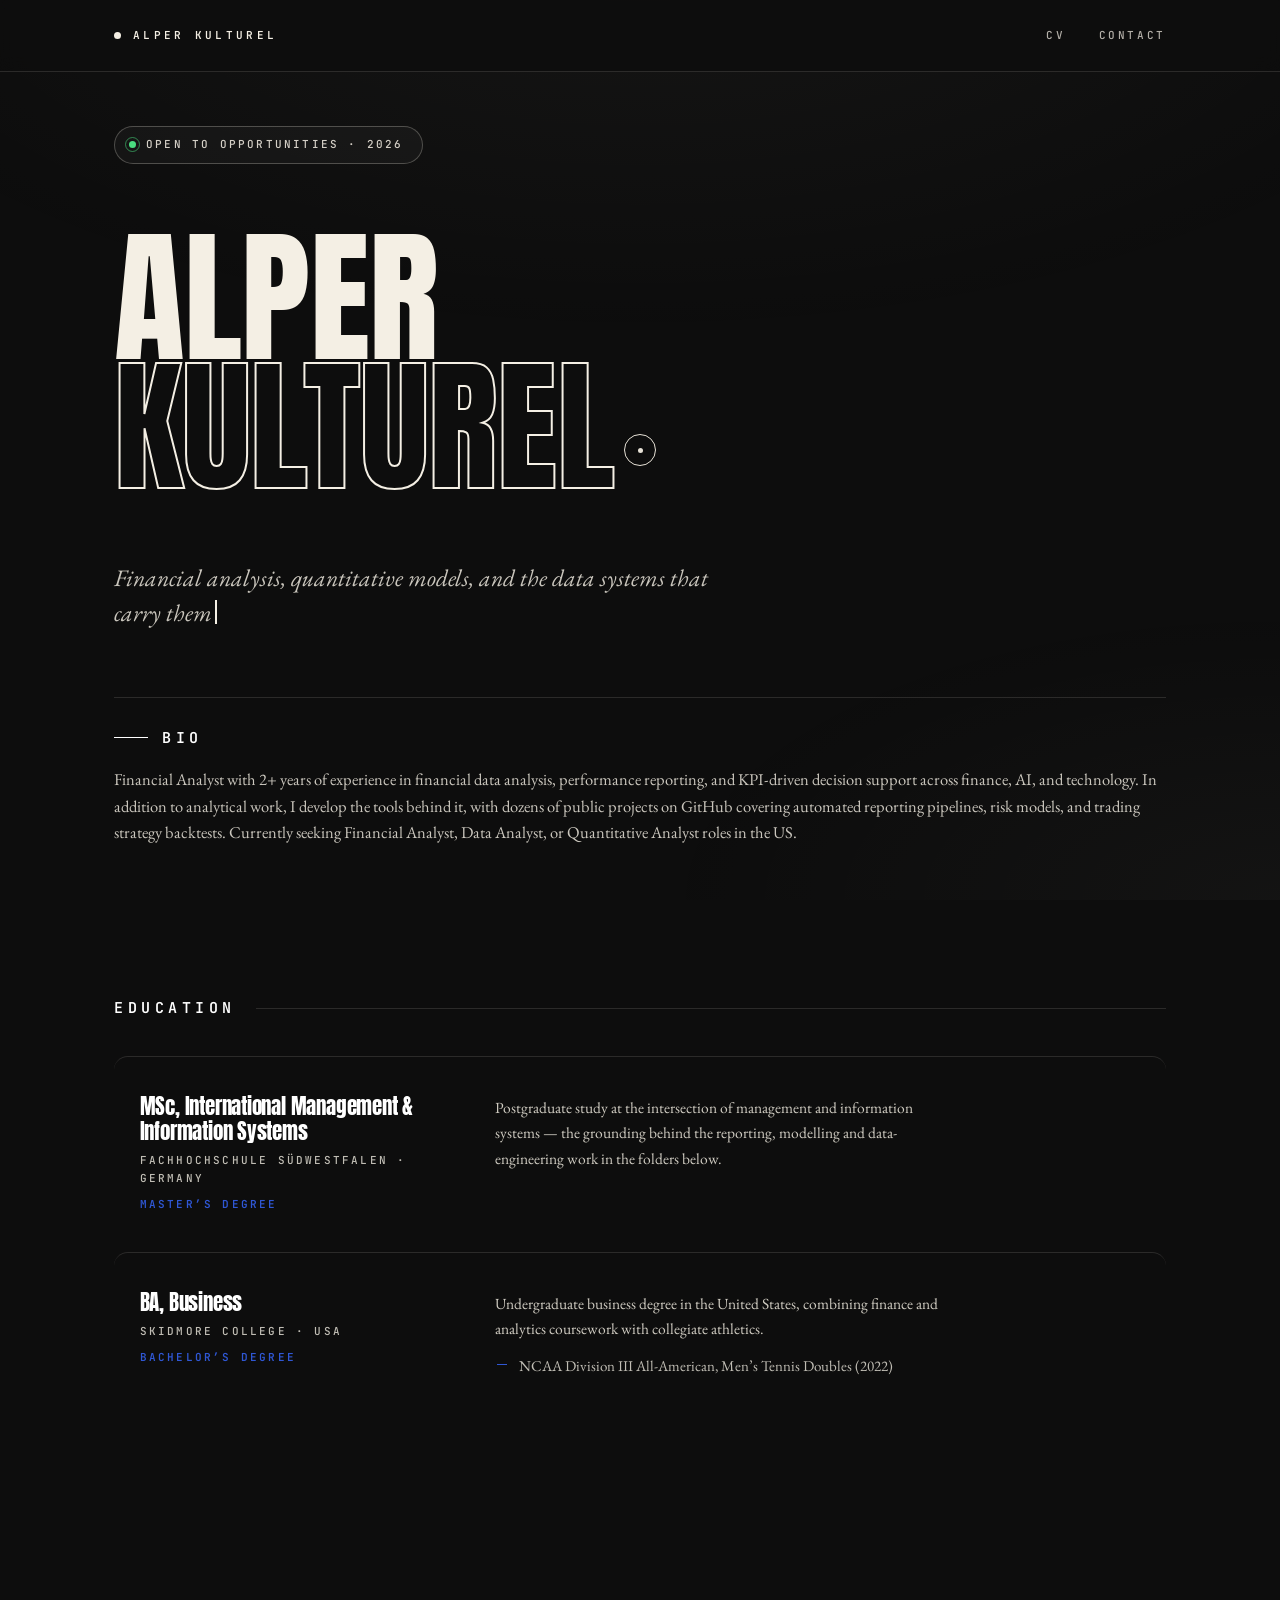
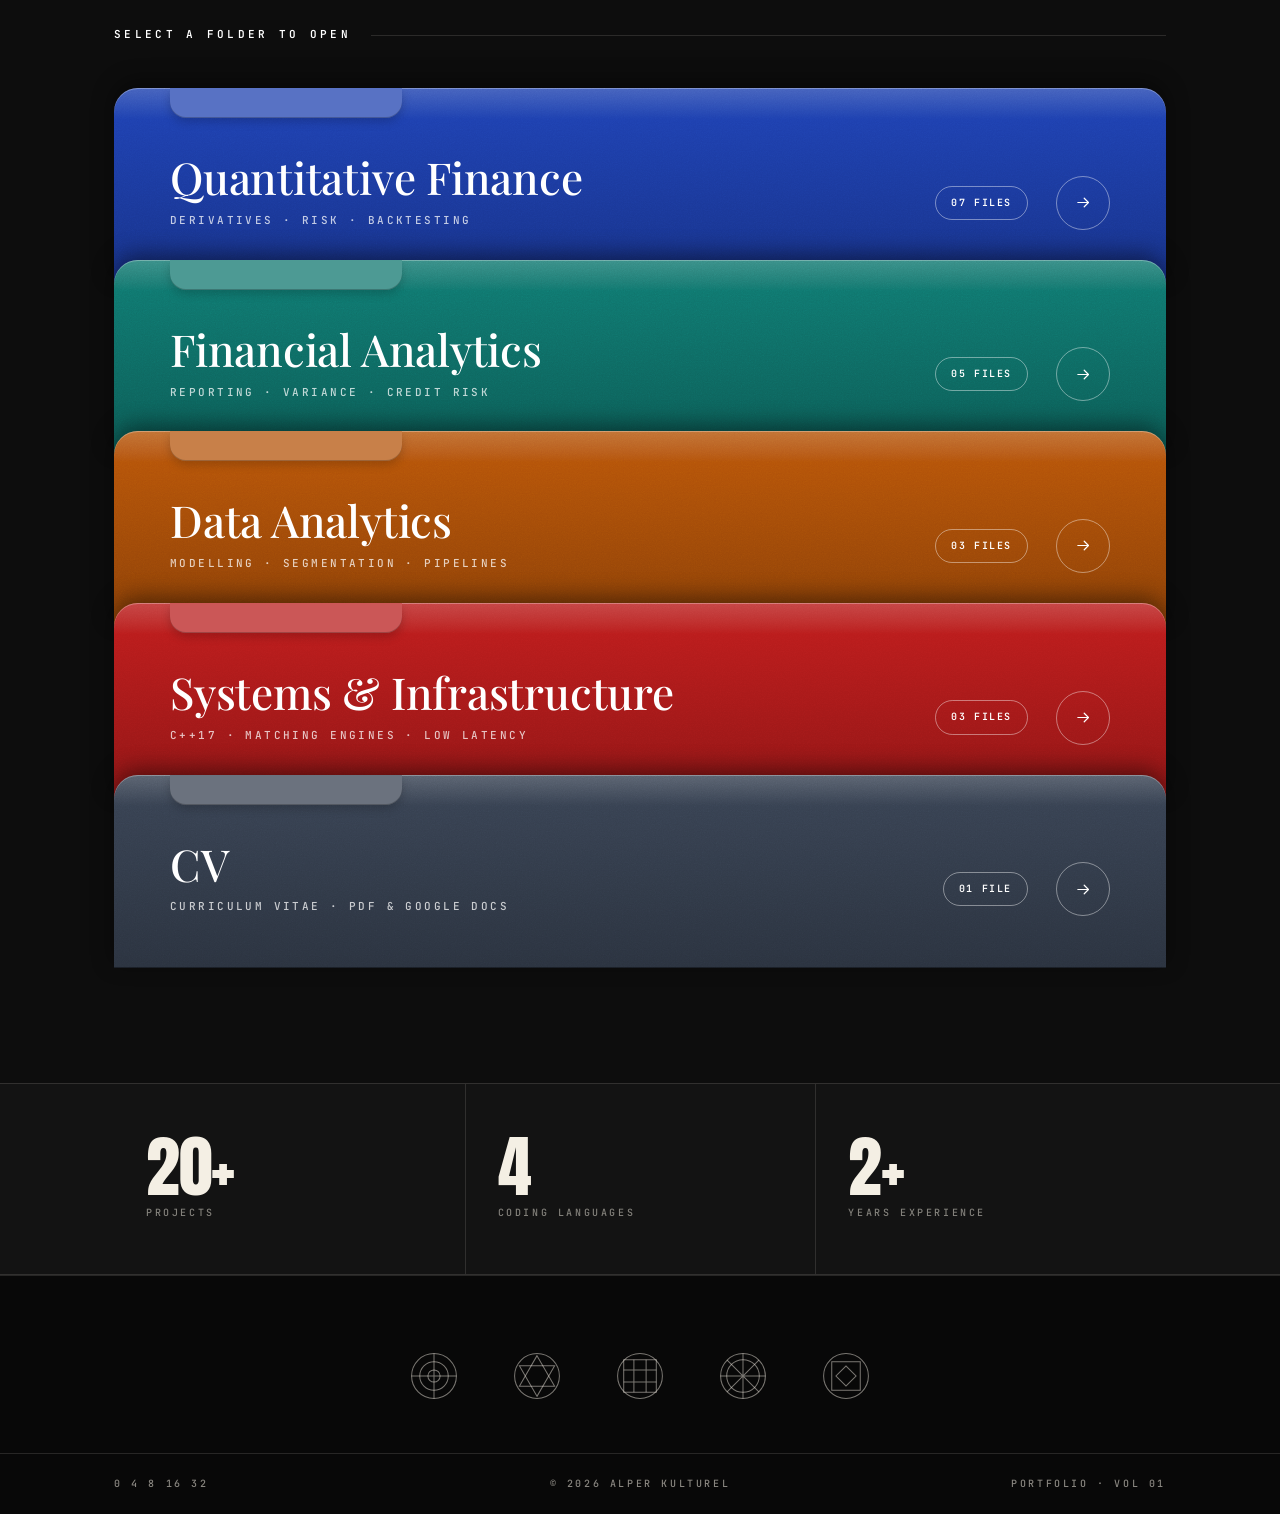
==== commit 7e7957c5: "Enlarge hero bio, add Education section, fix download menu stacking Homepage - Drops the hero meta r" ====
--- a/index.html
+++ b/index.html
@@ -103,11 +103,46 @@
       <p class="hero__bio-text">Financial Analyst with 2+ years of experience in financial data analysis, performance reporting, and KPI-driven decision support across finance, AI, and technology. In addition to analytical work, I develop the tools behind it, with dozens of public projects on GitHub covering automated reporting pipelines, risk models, and trading strategy backtests. Currently seeking Financial Analyst, Data Analyst, or Quantitative Analyst roles in the US.</p>
     </div>
 
-    <div class="hero__meta">
-      <span>Istanbul &middot; Open to US relocation</span>
-      <span>Portfolio &middot; Vol. 01</span>
-    </div>
-
+  </section>
+
+  <!-- ========================= EXPERIENCE ========================= -->
+  <!-- NOTE: entries pending — Alper is sending the real roles. The markup
+       below is the shape to drop them into; see "Education" for a filled-in
+       example of the same component. -->
+
+  <!-- ========================== EDUCATION ========================= -->
+  <section class="creds shell" aria-labelledby="education-label">
+
+    <h2 class="creds__label" id="education-label">Education</h2>
+
+    <ol class="creds__list">
+
+      <li class="cred">
+        <div class="cred__meta">
+          <span class="cred__role">MSc, International Management &amp; Information Systems</span>
+          <span class="cred__org">Fachhochschule S&uuml;dwestfalen &middot; Germany</span>
+          <span class="cred__when">Master&rsquo;s Degree</span>
+        </div>
+        <div class="cred__body">
+          <p class="cred__text">Postgraduate study at the intersection of management and information systems &mdash; the grounding behind the reporting, modelling and data-engineering work in the folders below.</p>
+        </div>
+      </li>
+
+      <li class="cred">
+        <div class="cred__meta">
+          <span class="cred__role">BA, Business</span>
+          <span class="cred__org">Skidmore College &middot; USA</span>
+          <span class="cred__when">Bachelor&rsquo;s Degree</span>
+        </div>
+        <div class="cred__body">
+          <p class="cred__text">Undergraduate business degree in the United States, combining finance and analytics coursework with collegiate athletics.</p>
+          <ul class="cred__points">
+            <li>NCAA Division III All-American, Men&rsquo;s Tennis Doubles (2022)</li>
+          </ul>
+        </div>
+      </li>
+
+    </ol>
   </section>
 
   <!-- ========================== CABINET =========================== -->
@@ -231,10 +266,6 @@
           <span class="stat__num" data-count="2" data-suffix="+">2+</span>
           <span class="stat__label">Years Experience</span>
         </div>
-        <div class="stat">
-          <span class="stat__num" data-count="2">2</span>
-          <span class="stat__label">Certifications</span>
-        </div>
       </div>
     </div>
   </section>
@@ -246,11 +277,11 @@
 
   <div class="shell">
     <div class="footer__icons" aria-hidden="true">
-      <svg class="footer__icon" viewBox="0 0 48 48" fill="none" stroke="currentColor" stroke-width="1"><circle cx="24" cy="24" r="22"/><circle cx="24" cy="24" r="14"/><circle cx="24" cy="24" r="6"/><path d="M2 24h44M24 2v44"/></svg>
-      <svg class="footer__icon" viewBox="0 0 48 48" fill="none" stroke="currentColor" stroke-width="1"><circle cx="24" cy="24" r="22"/><path d="M24 4 41.3 34H6.7Z"/><path d="M24 44 6.7 14h34.6Z"/></svg>
-      <svg class="footer__icon" viewBox="0 0 48 48" fill="none" stroke="currentColor" stroke-width="1"><circle cx="24" cy="24" r="22"/><path d="M8 8h32v32H8z"/><path d="M8 18h32M8 30h32M18 8v32M30 8v32"/></svg>
-      <svg class="footer__icon" viewBox="0 0 48 48" fill="none" stroke="currentColor" stroke-width="1"><circle cx="24" cy="24" r="22"/><circle cx="24" cy="24" r="16"/><path d="M24 2v44M2 24h44M8.4 8.4l31.2 31.2M39.6 8.4 8.4 39.6"/></svg>
-      <svg class="footer__icon" viewBox="0 0 48 48" fill="none" stroke="currentColor" stroke-width="1"><circle cx="24" cy="24" r="22"/><rect x="10" y="10" width="28" height="28"/><rect x="17" y="17" width="14" height="14" transform="rotate(45 24 24)"/></svg>
+      <span class="footer__icon-wrap"><svg class="footer__icon" viewBox="0 0 48 48" fill="none" stroke="currentColor" stroke-width="1"><circle cx="24" cy="24" r="22"/><circle cx="24" cy="24" r="14"/><circle cx="24" cy="24" r="6"/><path d="M2 24h44M24 2v44"/></svg></span>
+      <span class="footer__icon-wrap"><svg class="footer__icon" viewBox="0 0 48 48" fill="none" stroke="currentColor" stroke-width="1"><circle cx="24" cy="24" r="22"/><path d="M24 4 41.3 34H6.7Z"/><path d="M24 44 6.7 14h34.6Z"/></svg></span>
+      <span class="footer__icon-wrap"><svg class="footer__icon" viewBox="0 0 48 48" fill="none" stroke="currentColor" stroke-width="1"><circle cx="24" cy="24" r="22"/><path d="M8 8h32v32H8z"/><path d="M8 18h32M8 30h32M18 8v32M30 8v32"/></svg></span>
+      <span class="footer__icon-wrap"><svg class="footer__icon" viewBox="0 0 48 48" fill="none" stroke="currentColor" stroke-width="1"><circle cx="24" cy="24" r="22"/><circle cx="24" cy="24" r="16"/><path d="M24 2v44M2 24h44M8.4 8.4l31.2 31.2M39.6 8.4 8.4 39.6"/></svg></span>
+      <span class="footer__icon-wrap"><svg class="footer__icon" viewBox="0 0 48 48" fill="none" stroke="currentColor" stroke-width="1"><circle cx="24" cy="24" r="22"/><rect x="10" y="10" width="28" height="28"/><rect x="17" y="17" width="14" height="14" transform="rotate(45 24 24)"/></svg></span>
     </div>
   </div>
 
--- a/css/style.css
+++ b/css/style.css
@@ -10,6 +10,7 @@
    05 hero
    06 cabinet (folder stack)
    07 stats bar
+   07b experience + education
    08 category page (dossier + paper)
    09 file list
    09b CV page
@@ -61,6 +62,8 @@
   --measure: 1180px;
   --radius-folder: 24px;
   --white: #ffffff;
+  /* footer icon ink, as channels so the alpha can be computed per-icon */
+  --footer-icon-rgb: 244 239 228;
 
   /* grain */
   --noise: url("data:image/svg+xml,%3Csvg xmlns='http://www.w3.org/2000/svg' width='220' height='220'%3E%3Cfilter id='n'%3E%3CfeTurbulence type='fractalNoise' baseFrequency='.85' numOctaves='4' stitchTiles='stitch'/%3E%3CfeColorMatrix type='saturate' values='0'/%3E%3C/filter%3E%3Crect width='220' height='220' filter='url(%23n)'/%3E%3C/svg%3E");
@@ -73,6 +76,10 @@
 .page--systems { --accent: #b91c1c; --accent-deep: #7f1212; --accent-lift: #d93434; }
 .page--cv      { --accent: #374151; --accent-deep: #222932; --accent-lift: #4d5a6d; }
 .page--contact { --accent: #374151; --accent-deep: #222932; --accent-lift: #4d5a6d; }
+
+/* on the deep accent-coloured footers the icons read better as pure white */
+.page--folder,
+.page--contact { --footer-icon-rgb: 255 255 255; }
 
 /* 01 — RESET + BASE ======================================================== */
 
@@ -463,15 +470,14 @@
   margin-top: clamp(22px, 3vh, 36px);
   padding-top: clamp(17px, 2.4vh, 26px);
   border-top: 1px solid var(--rule);
-  max-width: 78ch;
 }
 
 .hero__bio-title {
   display: inline-flex;
   align-items: center;
-  gap: 12px;
-  font-family: var(--mono);
-  font-size: 11px;
+  gap: 14px;
+  font-family: var(--mono);
+  font-size: clamp(15px, 1.15vw, 18px);
   font-weight: 600;
   letter-spacing: 0.3em;
   text-transform: uppercase;
@@ -480,39 +486,20 @@
 
 .hero__bio-title::before {
   content: "";
-  width: 26px;
+  width: 34px;
   height: 1px;
   background: currentColor;
   flex: none;
 }
 
+/* runs the full shell width — the copy is set a touch larger to keep the
+   measure from stretching too far at 1180px. */
 .hero__bio-text {
-  margin-top: 14px;
-  font-size: clamp(16px, 1.12vw, 18.5px);
-  line-height: 1.66;
-  color: rgba(244, 239, 228, 0.8);
-  max-width: 72ch;
-}
-
-.hero__meta {
-  display: flex;
-  align-items: center;
-  justify-content: space-between;
-  gap: 16px 32px;
-  flex-wrap: wrap;
-  margin-top: clamp(24px, 3.4vh, 40px);
-  padding-top: clamp(18px, 3vh, 30px);
-  border-top: 1px solid var(--rule);
-  font-family: var(--mono);
-  font-size: 11px;
-  font-weight: 500;
-  letter-spacing: 0.28em;
-  text-transform: uppercase;
-  color: rgba(244, 239, 228, 0.55);
-}
-
-/* keeps the right-hand item pinned when it is the only one left */
-.hero__meta > :last-child:first-child { margin-left: auto; }
+  margin-top: 16px;
+  font-size: clamp(16.5px, 1.24vw, 20px);
+  line-height: 1.62;
+  color: rgba(244, 239, 228, 0.82);
+}
 
 /* 06 — CABINET (FOLDER STACK) ============================================== */
 
@@ -756,7 +743,7 @@
 
 .stats__row {
   display: grid;
-  grid-template-columns: repeat(4, minmax(0, 1fr));
+  grid-template-columns: repeat(3, minmax(0, 1fr));
 }
 
 .stat {
@@ -787,11 +774,180 @@
   color: rgba(244, 239, 228, 0.5);
 }
 
+/* 07b — EXPERIENCE + EDUCATION ============================================= */
+
+.creds {
+  position: relative;
+  z-index: 1;
+  padding-block: clamp(52px, 7.5vw, 104px);
+}
+
+/* the cabinet supplies its own top padding, so only the seam between two
+   adjacent credential blocks needs a rule */
+.creds + .creds { border-top: 1px solid var(--rule); }
+
+.creds__label {
+  display: flex;
+  align-items: center;
+  gap: 20px;
+  margin-bottom: clamp(20px, 3vw, 36px);
+  font-family: var(--mono);
+  font-size: clamp(15px, 1.15vw, 18px);
+  font-weight: 600;
+  letter-spacing: 0.3em;
+  text-transform: uppercase;
+  color: var(--white);
+}
+
+.creds__label::after {
+  content: "";
+  flex: 1;
+  height: 1px;
+  background: var(--rule);
+}
+
+.creds__list {
+  list-style: none;
+  margin: 0;
+  padding: 0;
+}
+
+.cred {
+  position: relative;
+  display: grid;
+  grid-template-columns: minmax(0, 19rem) minmax(0, 1fr);
+  gap: 10px clamp(28px, 4vw, 60px);
+  padding: clamp(24px, 3vw, 38px) clamp(16px, 2vw, 28px);
+  border-top: 1px solid var(--rule);
+  border-radius: 14px;
+  /* reveal only — hover moves the inner columns, so the two never fight
+     over this element's transform */
+  opacity: 0;
+  transform: translateY(26px);
+  transition:
+    opacity 0.7s ease var(--cred-delay, 0ms),
+    transform 0.7s cubic-bezier(0.2, 0.7, 0.2, 1) var(--cred-delay, 0ms),
+    background-color 0.45s ease;
+}
+
+.cred.is-in { opacity: 1; transform: none; }
+
+.cred:hover {
+  background: linear-gradient(90deg,
+    rgba(244, 239, 228, 0.06) 0%,
+    rgba(244, 239, 228, 0.015) 46%,
+    transparent 78%);
+}
+
+/* the accent rule that draws itself down the left on hover */
+.cred::before {
+  content: "";
+  position: absolute;
+  left: 0;
+  top: clamp(24px, 3vw, 38px);
+  bottom: clamp(24px, 3vw, 38px);
+  width: 2px;
+  border-radius: 2px;
+  background: var(--accent-lift);
+  transform: scaleY(0);
+  transform-origin: 50% 0;
+  transition: transform 0.45s cubic-bezier(0.2, 0.7, 0.2, 1);
+}
+
+.cred:hover::before { transform: scaleY(1); }
+
+.cred__meta,
+.cred__body {
+  transition: transform 0.45s cubic-bezier(0.2, 0.7, 0.2, 1);
+}
+
+.cred:hover .cred__meta,
+.cred:hover .cred__body { transform: translateX(8px); }
+
+.cred__meta {
+  display: flex;
+  flex-direction: column;
+  gap: 8px;
+}
+
+.cred__role {
+  font-family: var(--display);
+  font-size: clamp(19px, 1.62vw, 26px);
+  font-weight: 500;
+  line-height: 1.18;
+  letter-spacing: -0.01em;
+  color: var(--white);
+}
+
+.cred__org {
+  font-family: var(--mono);
+  font-size: 11px;
+  font-weight: 500;
+  letter-spacing: 0.2em;
+  text-transform: uppercase;
+  color: rgba(244, 239, 228, 0.78);
+}
+
+.cred__when {
+  font-family: var(--mono);
+  font-size: 11px;
+  font-weight: 600;
+  letter-spacing: 0.2em;
+  text-transform: uppercase;
+  color: var(--accent-lift);
+}
+
+.cred__body {
+  display: flex;
+  flex-direction: column;
+  gap: 13px;
+}
+
+.cred__text {
+  max-width: 66ch;
+  font-size: clamp(15.5px, 1.06vw, 17px);
+  line-height: 1.62;
+  color: rgba(244, 239, 228, 0.84);
+}
+
+.cred__points {
+  list-style: none;
+  margin: 0;
+  padding: 0;
+  display: grid;
+  gap: 10px;
+  max-width: 66ch;
+}
+
+.cred__points li {
+  position: relative;
+  padding-left: 24px;
+  font-size: clamp(15px, 1vw, 16.5px);
+  line-height: 1.56;
+  color: rgba(244, 239, 228, 0.78);
+}
+
+.cred__points li::before {
+  content: "";
+  position: absolute;
+  left: 2px;
+  top: 0.68em;
+  width: 10px;
+  height: 1px;
+  background: var(--accent-lift);
+  transition: width 0.4s cubic-bezier(0.2, 0.7, 0.2, 1);
+}
+
+.cred:hover .cred__points li::before { width: 15px; }
+
 /* 08 — CATEGORY PAGE: DOSSIER + PAPER ====================================== */
 
+/* z-index 5, not 1: .dossier-section below is z-index 1 and comes later in
+   the DOM, so at equal z-index it painted over this block — which trapped the
+   download menu (z-index 40, inside this stacking context) behind the paper. */
 .page-head {
   position: relative;
-  z-index: 1;
+  z-index: 5;
   padding-top: 168px;
   padding-bottom: clamp(40px, 6vw, 72px);
 }
@@ -1495,18 +1651,37 @@
 
 .dl[open] > .dl__btn svg { transform: rotate(180deg); }
 
+/* This menu has to clear the dossier card below it. .page-head now sits at
+   z-index 5 for that reason; the high value here is belt-and-braces for any
+   future sibling that introduces a stacking context. */
 .dl__menu {
   position: absolute;
-  top: calc(100% + 10px);
+  top: calc(100% + 12px);
   left: 0;
-  z-index: 40;
-  min-width: 288px;
-  padding: 8px;
-  border: 1px solid var(--rule-strong);
-  border-radius: 16px;
-  background: var(--ink-raise);
-  box-shadow: 0 26px 60px rgba(0, 0, 0, 0.62);
+  z-index: 500;
+  min-width: 336px;
+  padding: 10px;
+  border: 1px solid rgba(255, 255, 255, 0.22);
+  border-radius: 18px;
+  background: #17171a;
+  box-shadow:
+    0 0 0 1px rgba(0, 0, 0, 0.6),
+    0 30px 70px rgba(0, 0, 0, 0.78);
   animation: dl-in 0.22s cubic-bezier(0.2, 0.7, 0.2, 1);
+}
+
+/* the little caret tying the panel back to the button */
+.dl__menu::before {
+  content: "";
+  position: absolute;
+  top: -7px;
+  left: 36px;
+  width: 12px;
+  height: 12px;
+  transform: rotate(45deg);
+  border-top: 1px solid rgba(255, 255, 255, 0.22);
+  border-left: 1px solid rgba(255, 255, 255, 0.22);
+  background: #17171a;
 }
 
 @keyframes dl-in {
@@ -1516,32 +1691,53 @@
 
 .dl__item {
   display: block;
-  padding: 13px 16px;
-  border-radius: 10px;
-  transition: background-color 0.22s ease;
+  padding: 15px 17px;
+  border-radius: 12px;
+  border: 1px solid transparent;
+  transition: background-color 0.22s ease, border-color 0.22s ease,
+              transform 0.22s cubic-bezier(0.2, 0.7, 0.2, 1);
 }
 
 .dl__item:hover,
-.dl__item:focus-visible { background: rgba(244, 239, 228, 0.08); }
-
-.dl__item + .dl__item { margin-top: 2px; }
+.dl__item:focus-visible {
+  background: rgba(244, 239, 228, 0.1);
+  border-color: rgba(255, 255, 255, 0.2);
+  transform: translateX(3px);
+}
+
+.dl__item + .dl__item { margin-top: 4px; }
 
 .dl__item-title {
-  display: block;
-  font-family: var(--mono);
-  font-size: 11px;
+  display: flex;
+  align-items: center;
+  gap: 9px;
+  font-family: var(--mono);
+  font-size: 13px;
   font-weight: 600;
   letter-spacing: 0.16em;
   text-transform: uppercase;
-  color: var(--paper);
+  color: #ffffff;
+}
+
+/* a leading dot that picks up the page accent, so the two options read as
+   distinct choices rather than one block of text */
+.dl__item-title::before {
+  content: "";
+  width: 7px;
+  height: 7px;
+  border-radius: 50%;
+  flex: none;
+  background: var(--accent-lift);
+  box-shadow: 0 0 0 3px color-mix(in srgb, var(--accent-lift) 26%, transparent);
 }
 
 .dl__item-note {
   display: block;
-  margin-top: 5px;
+  margin-top: 6px;
+  padding-left: 16px;
   font-size: 14px;
   line-height: 1.45;
-  color: rgba(244, 239, 228, 0.62);
+  color: rgba(244, 239, 228, 0.72);
 }
 
 /* --- secondary action button (outline) --- */
@@ -1859,31 +2055,57 @@
   padding: clamp(44px, 6vw, 74px) 0 clamp(34px, 4vw, 52px);
 }
 
-.footer__icon {
+/* Two nested layers per icon. The wrapper carries a fast spin that is always
+   applied but PAUSED, so hovering the row resumes it from whatever angle it
+   froze at — nothing snaps back to zero. It also carries the cursor-proximity
+   scale, which rides the independent `scale` property so it composes with the
+   spin's transform instead of overwriting it. */
+.footer__icon-wrap {
+  display: inline-flex;
   width: clamp(38px, 4.2vw, 52px);
   height: clamp(38px, 4.2vw, 52px);
-  color: rgba(244, 239, 228, 0.55);
+  scale: calc(0.94 + var(--near, 0) * 0.32);
+  transform-origin: 50% 50%;
+  animation: spin 3.2s linear infinite;
+  animation-play-state: paused;
+  opacity: 0;
+  /* order matters: transition-delay below lines up with this property list */
+  transition: scale 0.45s cubic-bezier(0.2, 0.7, 0.2, 1), opacity 0.6s ease;
+}
+
+.footer__icons:hover .footer__icon-wrap { animation-play-state: running; }
+
+/* direct hover pins it to full strength, whatever the proximity value is */
+.footer__icon-wrap:hover .footer__icon { color: rgb(var(--footer-icon-rgb) / 1); }
+
+.footer__icon {
+  width: 100%;
+  height: 100%;
+  color: rgb(var(--footer-icon-rgb) / calc(0.48 + var(--near, 0) * 0.52));
   transform-origin: 50% 50%;
   animation: spin var(--spin, 48s) linear infinite;
-  transition: color 0.4s ease;
+}
+
+/* reveal, staggered left to right — the delay applies to opacity only, so
+   hovering never waits for the stagger before it scales */
+.footer__icons.is-in .footer__icon-wrap {
+  opacity: 1;
+  transition-delay: 0ms, calc(var(--i, 0) * 70ms);
 }
 
 /* five permanently-rotating layers are pure cost once the footer is off
    screen, so the observer pauses them. */
-.footer__icons.is-idle .footer__icon { animation-play-state: paused; }
-
-.page--folder .footer__icon,
-.page--contact .footer__icon { color: rgba(255, 255, 255, 0.6); }
-
-.footer__icon:hover { color: var(--paper); }
-.page--folder .footer__icon:hover,
-.page--contact .footer__icon:hover { color: #ffffff; }
-
-.footer__icon:nth-child(1) { --spin: 40s; }
-.footer__icon:nth-child(2) { --spin: 46s; animation-direction: reverse; }
-.footer__icon:nth-child(3) { --spin: 52s; }
-.footer__icon:nth-child(4) { --spin: 58s; animation-direction: reverse; }
-.footer__icon:nth-child(5) { --spin: 64s; }
+.footer__icons.is-idle .footer__icon,
+.footer__icons.is-idle .footer__icon-wrap { animation-play-state: paused; }
+
+.footer__icon-wrap:nth-child(1) { --spin: 40s; }
+.footer__icon-wrap:nth-child(2) { --spin: 46s; }
+.footer__icon-wrap:nth-child(3) { --spin: 52s; }
+.footer__icon-wrap:nth-child(4) { --spin: 58s; }
+.footer__icon-wrap:nth-child(5) { --spin: 64s; }
+
+.footer__icon-wrap:nth-child(2) .footer__icon,
+.footer__icon-wrap:nth-child(4) .footer__icon { animation-direction: reverse; }
 
 @keyframes spin {
   from { transform: rotate(0deg); }
@@ -1971,6 +2193,9 @@
   .cabinet__slot { opacity: 1; transform: none; }
   .paper { opacity: 1; transform: none; }
   .file { opacity: 1; transform: none; }
+  .cred { opacity: 1; transform: none; }
+  .footer__icon-wrap { opacity: 1; }
+  .footer__icon-wrap:hover { animation-play-state: paused; }
   .dossier__flap { display: none; }
   .cursor { display: none !important; }
   .folder__sheen { display: none; }
@@ -1987,6 +2212,11 @@
 }
 
 @media (max-width: 900px) {
+  /* role and body stack, with the role block acting as the entry's header */
+  .cred { grid-template-columns: minmax(0, 1fr); gap: 14px; }
+  .cred:hover .cred__meta,
+  .cred:hover .cred__body { transform: none; }
+
   .paper { padding: 56px; }
   .paper__monogram { left: 56px; }
   .paper__clip { right: 30px; }
@@ -2028,7 +2258,6 @@
 
 @media (max-width: 640px) {
   .hero { min-height: auto; padding-bottom: 44px; }
-  .hero__meta { font-size: 10px; letter-spacing: 0.2em; }
 
   .stats__row { grid-template-columns: repeat(2, minmax(0, 1fr)); }
   .stat:nth-child(3) { border-left: 0; }
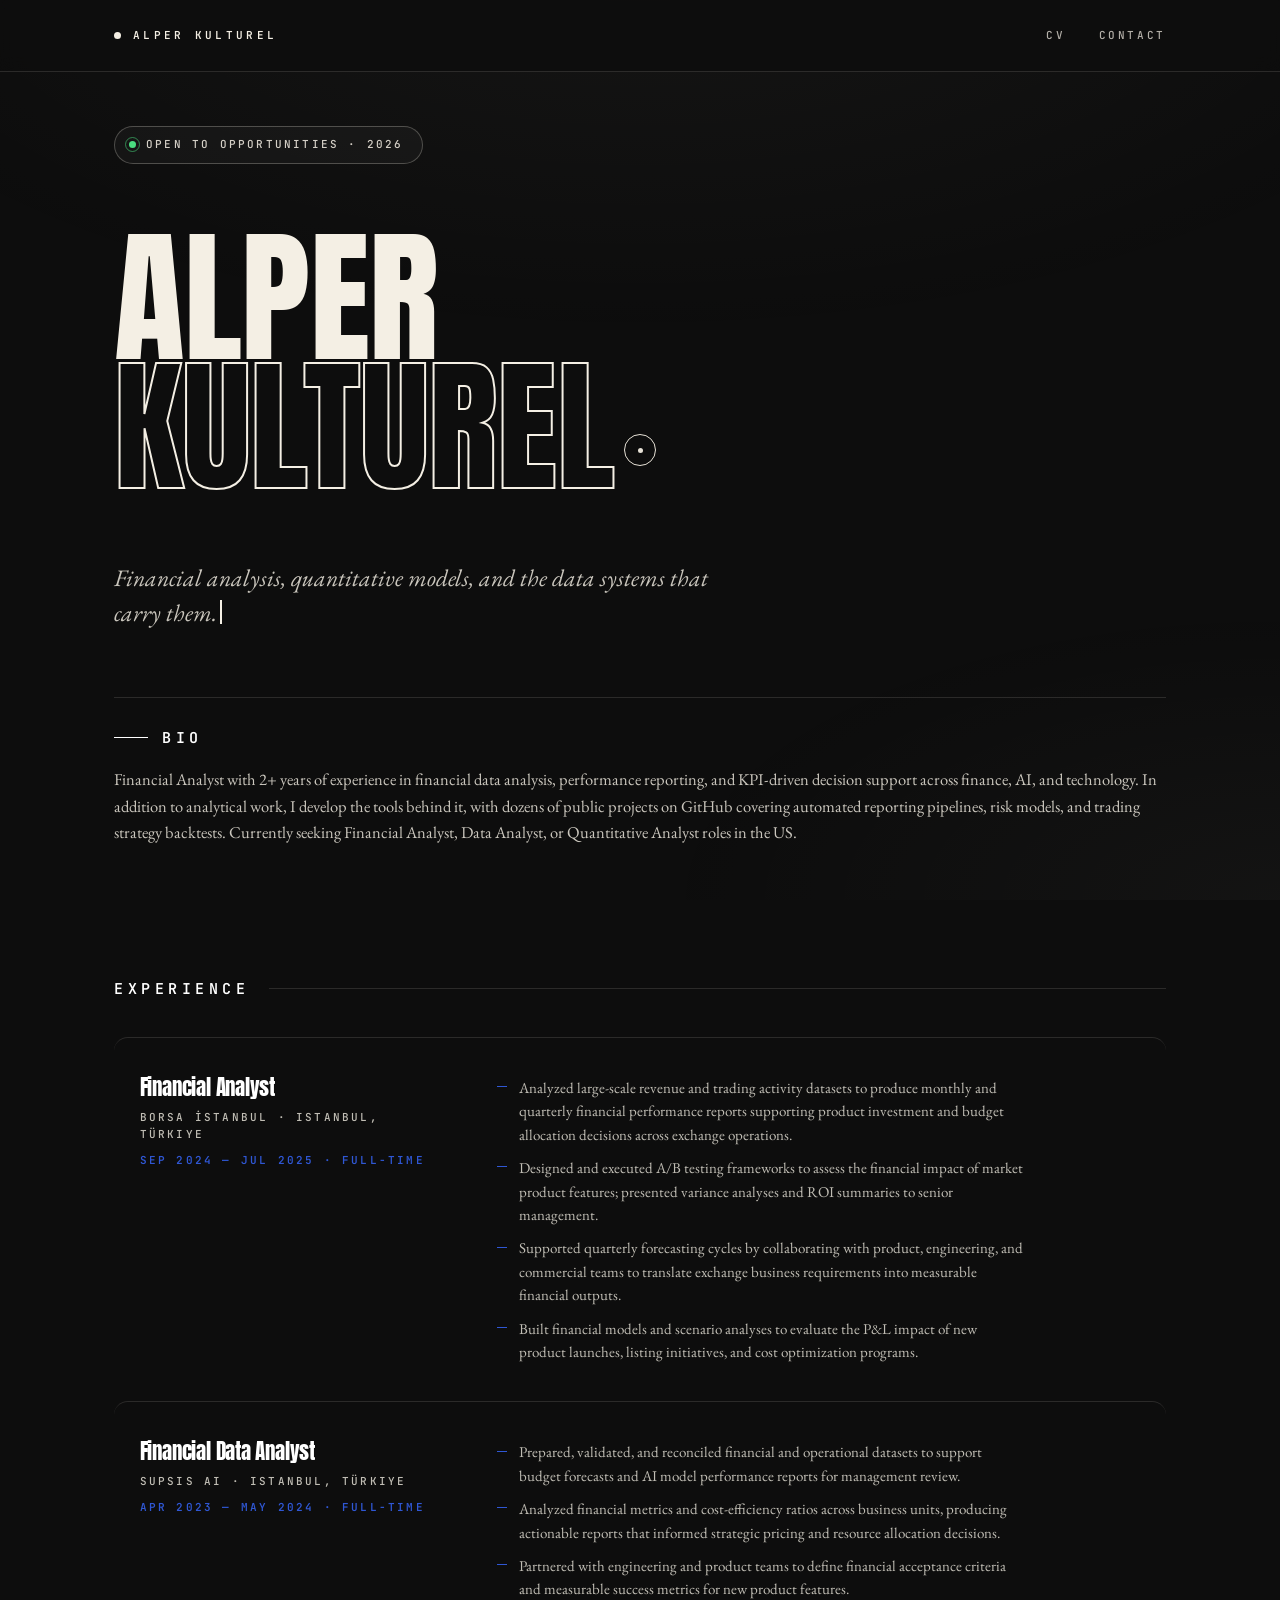
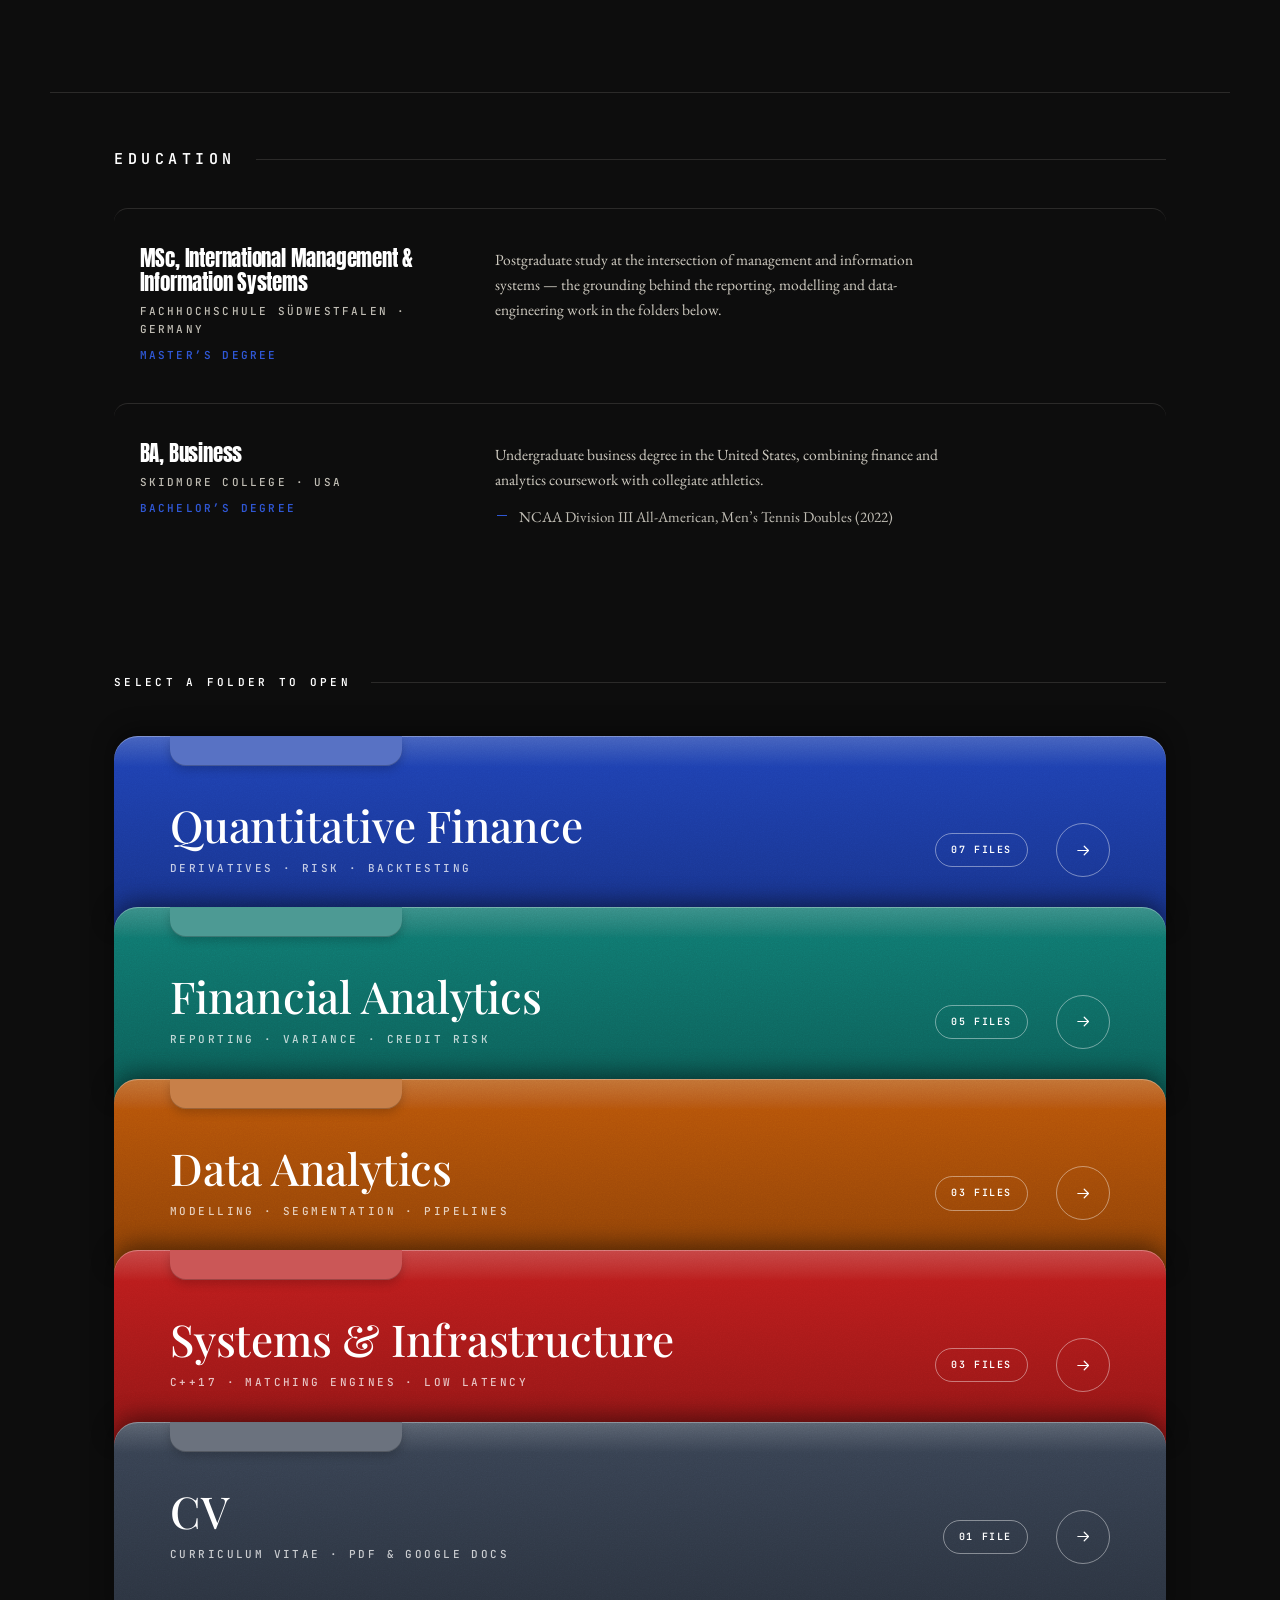
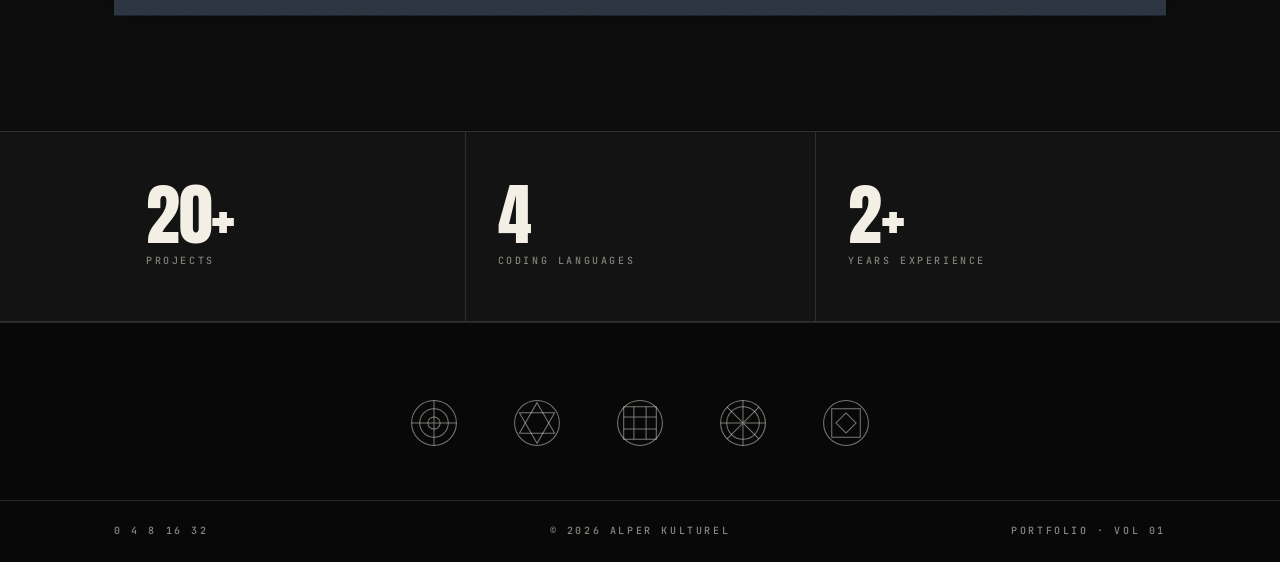
==== commit d5070432: "Add the Experience section to the homepage Fills the slot left above Education with the two real rol" ====
--- a/index.html
+++ b/index.html
@@ -106,9 +106,45 @@
   </section>
 
   <!-- ========================= EXPERIENCE ========================= -->
-  <!-- NOTE: entries pending — Alper is sending the real roles. The markup
-       below is the shape to drop them into; see "Education" for a filled-in
-       example of the same component. -->
+  <section class="creds shell" aria-labelledby="experience-label">
+
+    <h2 class="creds__label" id="experience-label">Experience</h2>
+
+    <ol class="creds__list">
+
+      <li class="cred">
+        <div class="cred__meta">
+          <span class="cred__role">Financial Analyst</span>
+          <span class="cred__org">Borsa &Idot;stanbul &middot; Istanbul, T&uuml;rkiye</span>
+          <span class="cred__when">Sep 2024 &mdash; Jul 2025 &middot; Full-time</span>
+        </div>
+        <div class="cred__body">
+          <ul class="cred__points">
+            <li>Analyzed large-scale revenue and trading activity datasets to produce monthly and quarterly financial performance reports supporting product investment and budget allocation decisions across exchange operations.</li>
+            <li>Designed and executed A/B testing frameworks to assess the financial impact of market product features; presented variance analyses and ROI summaries to senior management.</li>
+            <li>Supported quarterly forecasting cycles by collaborating with product, engineering, and commercial teams to translate exchange business requirements into measurable financial outputs.</li>
+            <li>Built financial models and scenario analyses to evaluate the P&amp;L impact of new product launches, listing initiatives, and cost optimization programs.</li>
+          </ul>
+        </div>
+      </li>
+
+      <li class="cred">
+        <div class="cred__meta">
+          <span class="cred__role">Financial Data Analyst</span>
+          <span class="cred__org">Supsis Ai &middot; Istanbul, T&uuml;rkiye</span>
+          <span class="cred__when">Apr 2023 &mdash; May 2024 &middot; Full-time</span>
+        </div>
+        <div class="cred__body">
+          <ul class="cred__points">
+            <li>Prepared, validated, and reconciled financial and operational datasets to support budget forecasts and AI model performance reports for management review.</li>
+            <li>Analyzed financial metrics and cost-efficiency ratios across business units, producing actionable reports that informed strategic pricing and resource allocation decisions.</li>
+            <li>Partnered with engineering and product teams to define financial acceptance criteria and measurable success metrics for new product features.</li>
+          </ul>
+        </div>
+      </li>
+
+    </ol>
+  </section>
 
   <!-- ========================== EDUCATION ========================= -->
   <section class="creds shell" aria-labelledby="education-label">
--- a/css/style.css
+++ b/css/style.css
@@ -779,12 +779,21 @@
 .creds {
   position: relative;
   z-index: 1;
-  padding-block: clamp(52px, 7.5vw, 104px);
+  padding-block: clamp(48px, 6vw, 84px);
 }
 
 /* the cabinet supplies its own top padding, so only the seam between two
    adjacent credential blocks needs a rule */
 .creds + .creds { border-top: 1px solid var(--rule); }
+
+/* Two stacked blocks would otherwise stack both paddings around the seam and
+   leave ~200px of dead space either side of the rule. :has() trims the block
+   above; without it this degrades to the plain padding above, still fine. */
+.creds + .creds,
+.creds + .cabinet { padding-top: clamp(34px, 4.2vw, 56px); }
+
+.creds:has(+ .creds),
+.creds:has(+ .cabinet) { padding-bottom: clamp(34px, 4.2vw, 56px); }
 
 .creds__label {
   display: flex;
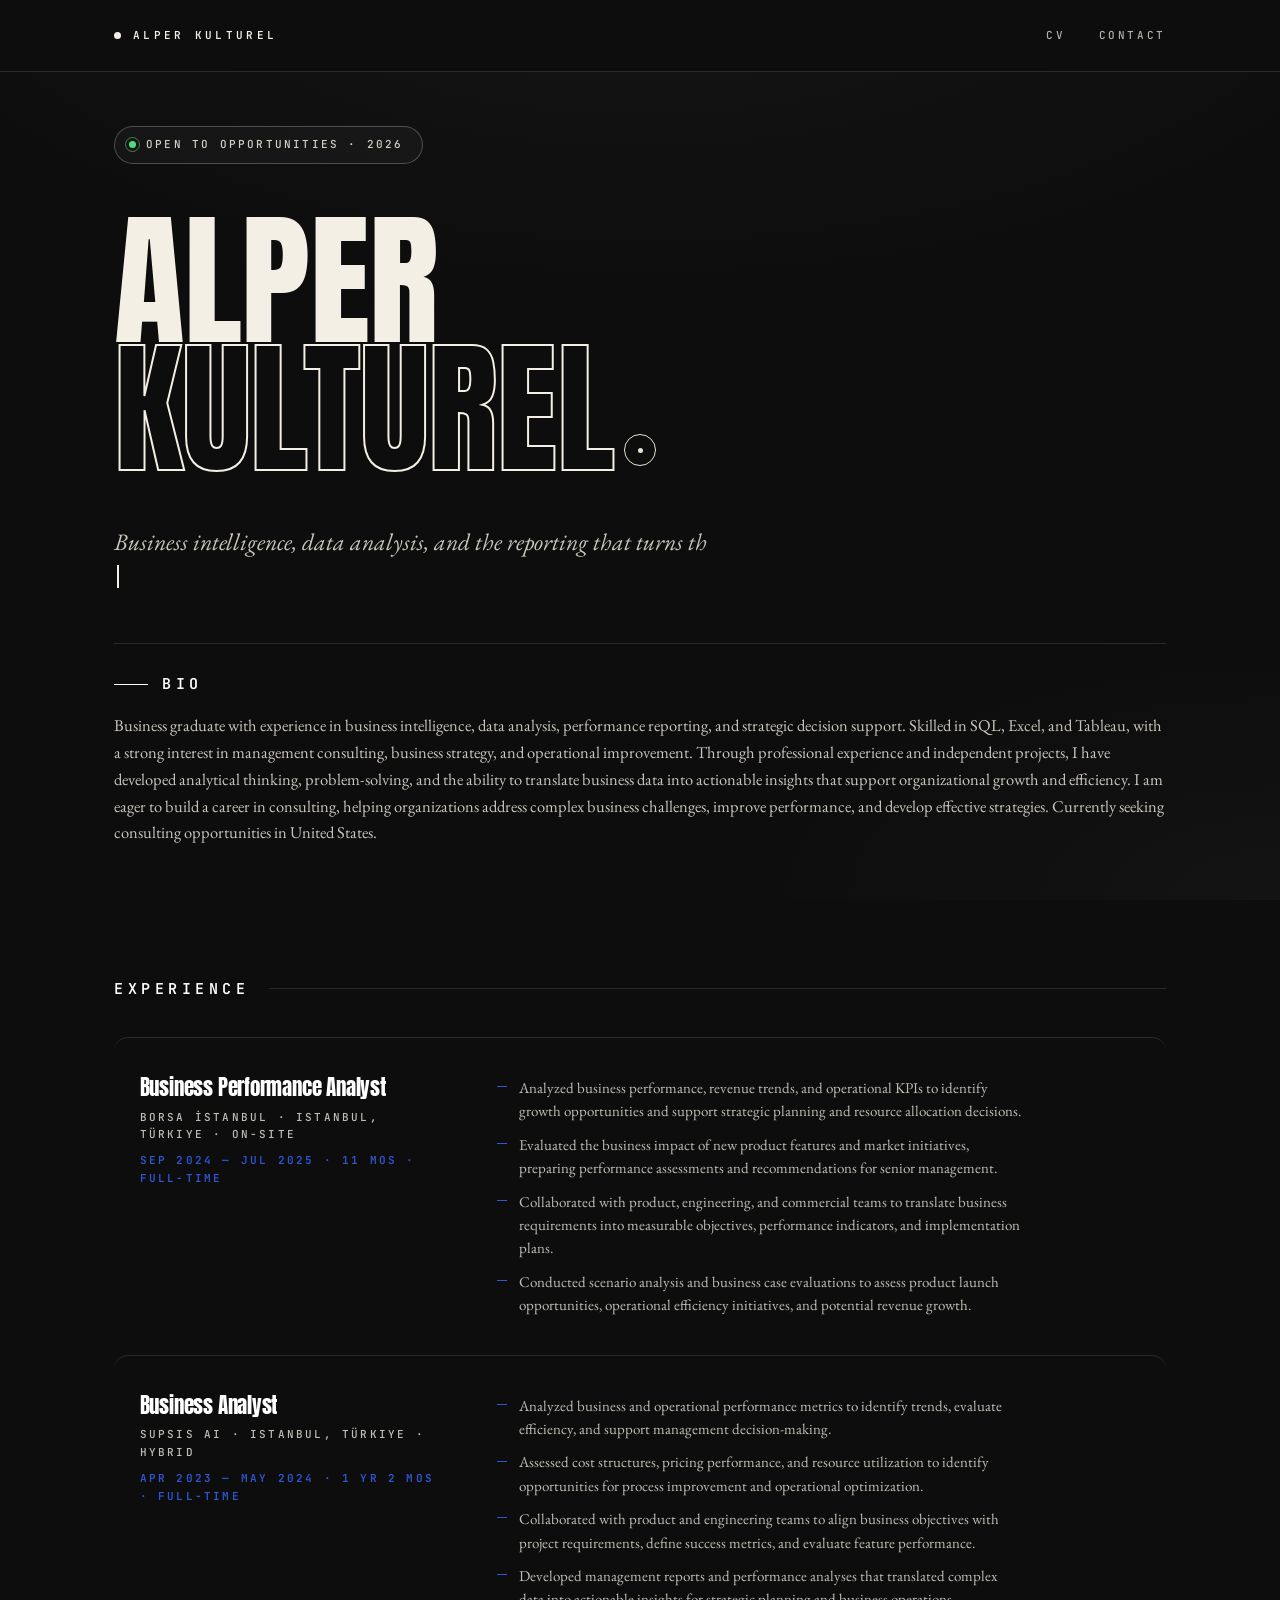
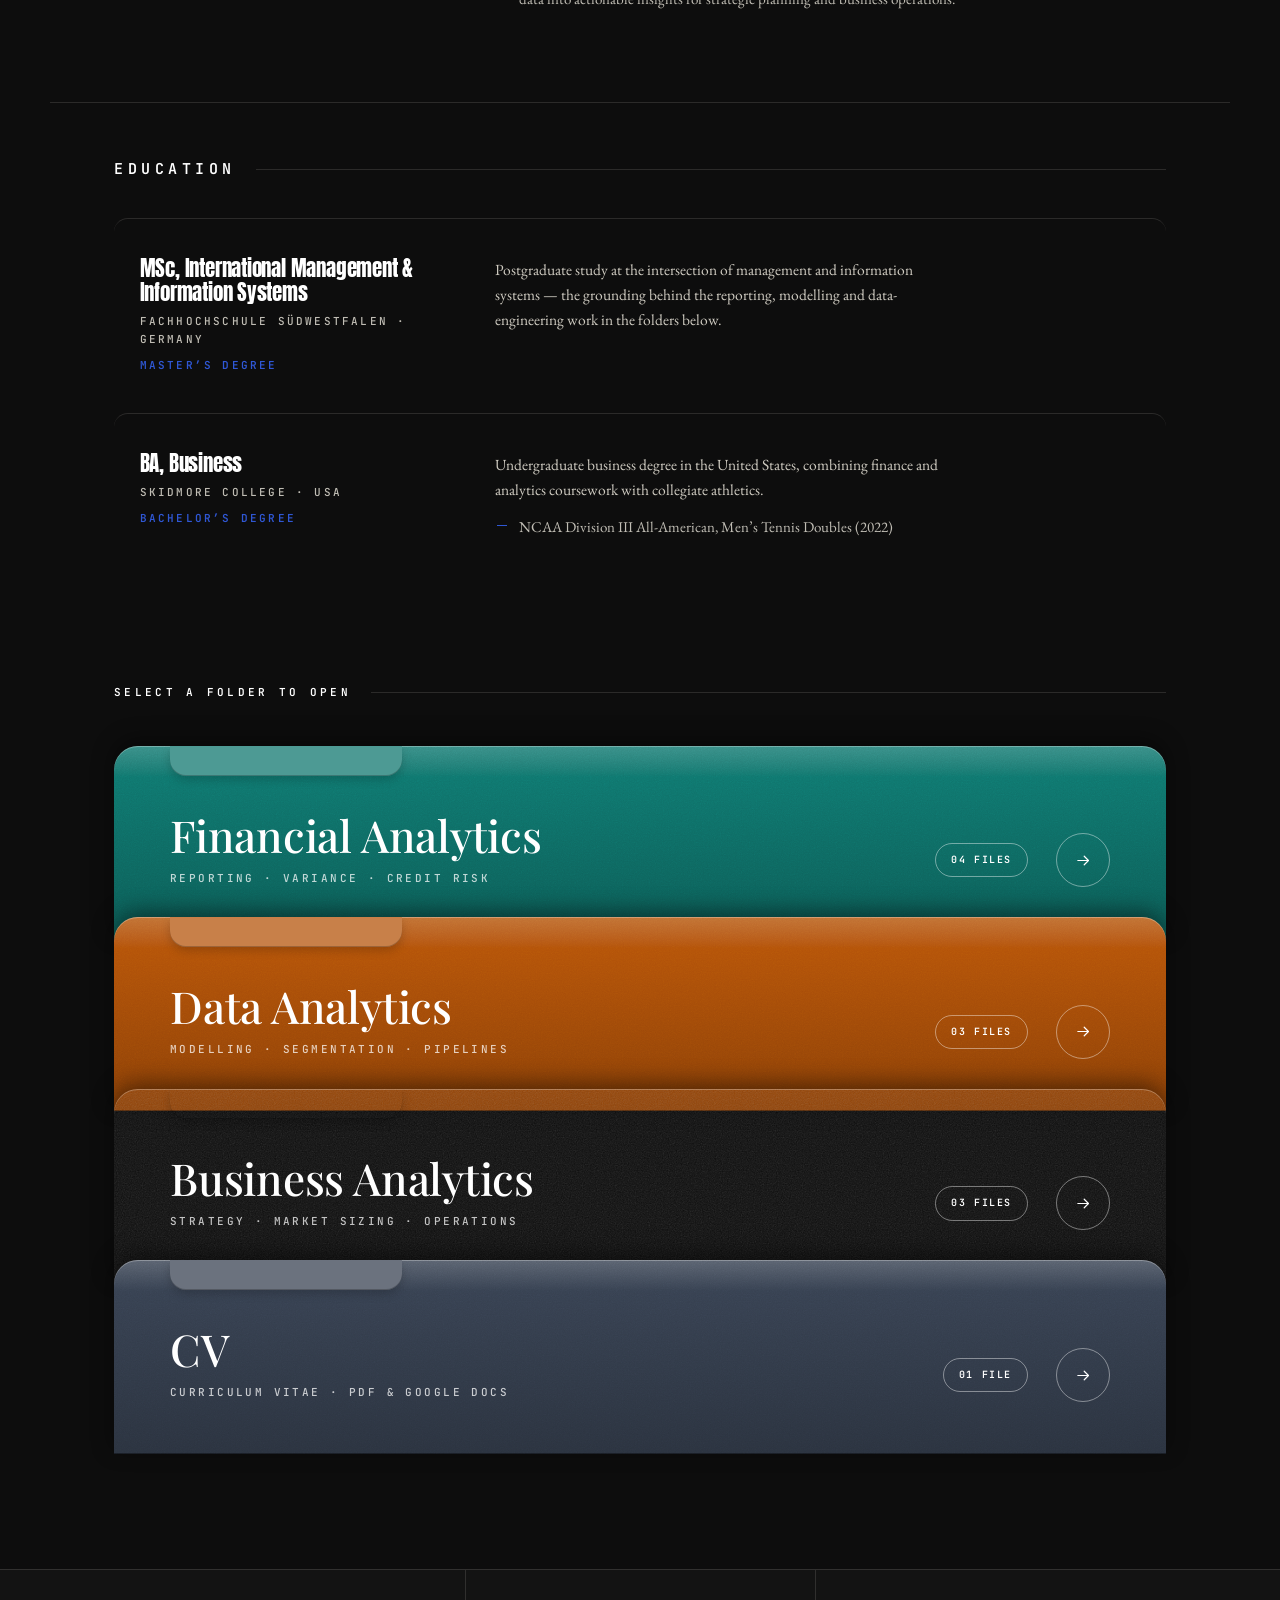
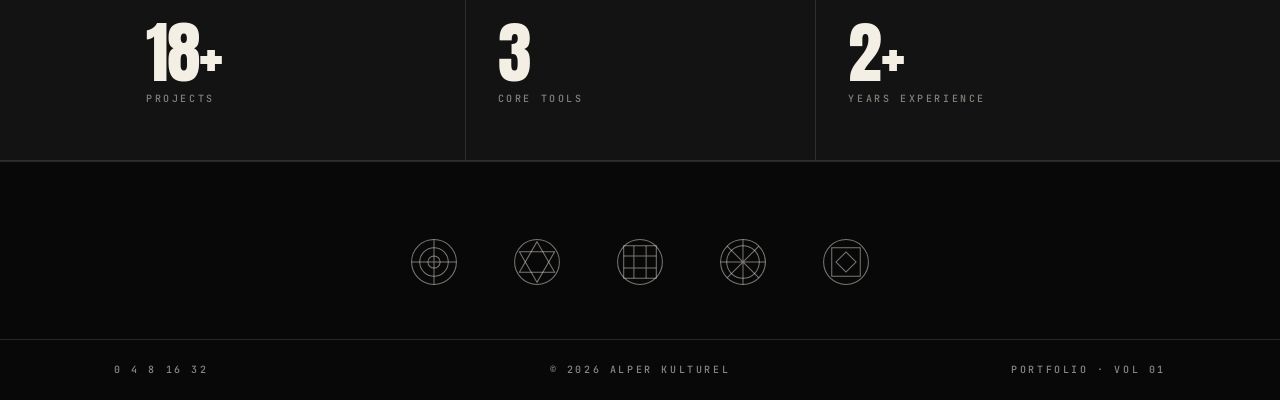
==== commit c97f4ffa: "Reposition copy from financial analyst to business analytics and consulting Replace the bio, experie" ====
--- a/index.html
+++ b/index.html
@@ -3,24 +3,24 @@
 <head>
 <meta charset="utf-8">
 <meta name="viewport" content="width=device-width, initial-scale=1">
-<title>Alper Kulturel — Financial Analyst, Data &amp; Quantitative</title>
-<meta name="description" content="Alper Kulturel — Financial Analyst with 2+ years in financial data analysis, performance reporting and KPI-driven decision support. An archive of quantitative models, financial analytics and data infrastructure.">
+<title>Alper Kulturel — Business Analyst &amp; Consultant</title>
+<meta name="description" content="Alper Kulturel — business graduate with experience in business intelligence, data analysis, performance reporting and strategic decision support. SQL, Excel and Tableau. Seeking consulting opportunities in the US.">
 <meta name="author" content="Alper Kulturel">
 <meta name="theme-color" content="#0D0D0D">
 <link rel="canonical" href="https://alper-kulturel.github.io/">
 
 <meta property="og:type" content="website">
 <meta property="og:site_name" content="Alper Kulturel">
-<meta property="og:title" content="Alper Kulturel — Financial Analyst, Data &amp; Quantitative">
-<meta property="og:description" content="Financial analysis, quantitative models, and the data systems that carry them.">
+<meta property="og:title" content="Alper Kulturel — Business Analyst &amp; Consultant">
+<meta property="og:description" content="Business intelligence, data analysis, and the reporting that turns them into decisions.">
 <meta property="og:url" content="https://alper-kulturel.github.io/">
 <meta property="og:image" content="https://alper-kulturel.github.io/assets/og.png">
 <meta property="og:image:width" content="1200">
 <meta property="og:image:height" content="630">
 <meta property="og:image:alt" content="Alper Kulturel — the portfolio archive.">
 <meta name="twitter:card" content="summary_large_image">
-<meta name="twitter:title" content="Alper Kulturel — Financial Analyst, Data &amp; Quantitative">
-<meta name="twitter:description" content="Financial analysis, quantitative models, and the data systems that carry them.">
+<meta name="twitter:title" content="Alper Kulturel — Business Analyst &amp; Consultant">
+<meta name="twitter:description" content="Business intelligence, data analysis, and the reporting that turns them into decisions.">
 <meta name="twitter:image" content="https://alper-kulturel.github.io/assets/og.png">
 
 <link rel="icon" href="assets/favicon.svg" type="image/svg+xml">
@@ -35,11 +35,11 @@
   "@context": "https://schema.org",
   "@type": "Person",
   "name": "Alper Kulturel",
-  "jobTitle": "Financial Analyst",
-  "description": "Financial Analyst with 2+ years of experience in financial data analysis, performance reporting and KPI-driven decision support across finance, AI and technology.",
+  "jobTitle": "Business Analyst",
+  "description": "Business graduate with experience in business intelligence, data analysis, performance reporting and strategic decision support. Seeking consulting opportunities in the United States.",
   "url": "https://alper-kulturel.github.io/",
   "email": "mailto:kulturelalper@gmail.com",
-  "address": { "@type": "PostalAddress", "addressLocality": "Istanbul", "addressCountry": "TR" },
+  "address": { "@type": "PostalAddress", "addressLocality": "Miami Beach", "addressRegion": "FL", "addressCountry": "US" },
   "sameAs": [
     "https://github.com/Alper-Kulturel",
     "https://www.linkedin.com/in/alper-kulturel-951a7421a/"
@@ -48,15 +48,16 @@
     { "@type": "CollegeOrUniversity", "name": "Fachhochschule Südwestfalen" },
     { "@type": "CollegeOrUniversity", "name": "Skidmore College" }
   ],
-  "knowsLanguage": ["Python", "C++", "C#", "SQL", "JavaScript"],
+  "knowsLanguage": ["English", "Turkish", "Spanish"],
   "knowsAbout": [
-    "Financial Analysis",
+    "Business Intelligence",
+    "Data Analysis",
     "Performance Reporting",
-    "Variance Analysis",
-    "Quantitative Finance",
-    "Risk Modelling",
-    "Data Analytics",
-    "Data Engineering"
+    "KPI Development",
+    "Strategic Decision Support",
+    "Management Consulting",
+    "Business Strategy",
+    "Operational Improvement"
   ]
 }
 </script>
@@ -96,11 +97,11 @@
       <span class="hero__line hero__line--outline">Kulturel</span>
     </h1>
 
-    <p class="hero__sub" data-typewriter="Financial analysis, quantitative models, and the data systems that carry them.">Financial analysis, quantitative models, and the data systems that carry them.<span class="hero__caret" aria-hidden="true"></span></p>
+    <p class="hero__sub" data-typewriter="Business intelligence, data analysis, and the reporting that turns them into decisions.">Business intelligence, data analysis, and the reporting that turns them into decisions.<span class="hero__caret" aria-hidden="true"></span></p>
 
     <div class="hero__bio">
       <h2 class="hero__bio-title">Bio</h2>
-      <p class="hero__bio-text">Financial Analyst with 2+ years of experience in financial data analysis, performance reporting, and KPI-driven decision support across finance, AI, and technology. In addition to analytical work, I develop the tools behind it, with dozens of public projects on GitHub covering automated reporting pipelines, risk models, and trading strategy backtests. Currently seeking Financial Analyst, Data Analyst, or Quantitative Analyst roles in the US.</p>
+      <p class="hero__bio-text">Business graduate with experience in business intelligence, data analysis, performance reporting, and strategic decision support. Skilled in SQL, Excel, and Tableau, with a strong interest in management consulting, business strategy, and operational improvement. Through professional experience and independent projects, I have developed analytical thinking, problem-solving, and the ability to translate business data into actionable insights that support organizational growth and efficiency. I am eager to build a career in consulting, helping organizations address complex business challenges, improve performance, and develop effective strategies. Currently seeking consulting opportunities in United States.</p>
     </div>
 
   </section>
@@ -114,31 +115,32 @@
 
       <li class="cred">
         <div class="cred__meta">
-          <span class="cred__role">Financial Analyst</span>
-          <span class="cred__org">Borsa &Idot;stanbul &middot; Istanbul, T&uuml;rkiye</span>
-          <span class="cred__when">Sep 2024 &mdash; Jul 2025 &middot; Full-time</span>
+          <span class="cred__role">Business Performance Analyst</span>
+          <span class="cred__org">Borsa &Idot;stanbul &middot; Istanbul, T&uuml;rkiye &middot; On-site</span>
+          <span class="cred__when">Sep 2024 &mdash; Jul 2025 &middot; 11 mos &middot; Full-time</span>
         </div>
         <div class="cred__body">
           <ul class="cred__points">
-            <li>Analyzed large-scale revenue and trading activity datasets to produce monthly and quarterly financial performance reports supporting product investment and budget allocation decisions across exchange operations.</li>
-            <li>Designed and executed A/B testing frameworks to assess the financial impact of market product features; presented variance analyses and ROI summaries to senior management.</li>
-            <li>Supported quarterly forecasting cycles by collaborating with product, engineering, and commercial teams to translate exchange business requirements into measurable financial outputs.</li>
-            <li>Built financial models and scenario analyses to evaluate the P&amp;L impact of new product launches, listing initiatives, and cost optimization programs.</li>
+            <li>Analyzed business performance, revenue trends, and operational KPIs to identify growth opportunities and support strategic planning and resource allocation decisions.</li>
+            <li>Evaluated the business impact of new product features and market initiatives, preparing performance assessments and recommendations for senior management.</li>
+            <li>Collaborated with product, engineering, and commercial teams to translate business requirements into measurable objectives, performance indicators, and implementation plans.</li>
+            <li>Conducted scenario analysis and business case evaluations to assess product launch opportunities, operational efficiency initiatives, and potential revenue growth.</li>
           </ul>
         </div>
       </li>
 
       <li class="cred">
         <div class="cred__meta">
-          <span class="cred__role">Financial Data Analyst</span>
-          <span class="cred__org">Supsis Ai &middot; Istanbul, T&uuml;rkiye</span>
-          <span class="cred__when">Apr 2023 &mdash; May 2024 &middot; Full-time</span>
+          <span class="cred__role">Business Analyst</span>
+          <span class="cred__org">Supsis Ai &middot; Istanbul, T&uuml;rkiye &middot; Hybrid</span>
+          <span class="cred__when">Apr 2023 &mdash; May 2024 &middot; 1 yr 2 mos &middot; Full-time</span>
         </div>
         <div class="cred__body">
           <ul class="cred__points">
-            <li>Prepared, validated, and reconciled financial and operational datasets to support budget forecasts and AI model performance reports for management review.</li>
-            <li>Analyzed financial metrics and cost-efficiency ratios across business units, producing actionable reports that informed strategic pricing and resource allocation decisions.</li>
-            <li>Partnered with engineering and product teams to define financial acceptance criteria and measurable success metrics for new product features.</li>
+            <li>Analyzed business and operational performance metrics to identify trends, evaluate efficiency, and support management decision-making.</li>
+            <li>Assessed cost structures, pricing performance, and resource utilization to identify opportunities for process improvement and operational optimization.</li>
+            <li>Collaborated with product and engineering teams to align business objectives with project requirements, define success metrics, and evaluate feature performance.</li>
+            <li>Developed management reports and performance analyses that translated complex data into actionable insights for strategic planning and business operations.</li>
           </ul>
         </div>
       </li>
@@ -189,26 +191,7 @@
     <div class="cabinet__stack">
 
       <div class="cabinet__slot">
-        <a class="folder folder--quant" href="quant.html" aria-label="Open the Quantitative Finance folder — 7 files">
-          <span class="folder__tab" aria-hidden="true"></span>
-          <span class="folder__sheen" aria-hidden="true"></span>
-          <span class="folder__inner">
-            <span class="folder__body">
-              <span class="folder__name">Quantitative Finance</span>
-              <span class="folder__desc">Derivatives &middot; Risk &middot; Backtesting</span>
-            </span>
-            <span class="folder__end">
-              <span class="folder__count">07 files</span>
-              <span class="folder__arrow" aria-hidden="true">
-                <svg viewBox="0 0 24 24" fill="none" stroke="currentColor" stroke-width="1.7" stroke-linecap="round" stroke-linejoin="round"><path d="M4 12h15"/><path d="M13 6l6 6-6 6"/></svg>
-              </span>
-            </span>
-          </span>
-        </a>
-      </div>
-
-      <div class="cabinet__slot">
-        <a class="folder folder--finance" href="finance.html" aria-label="Open the Financial Analytics folder — 5 files">
+        <a class="folder folder--finance" href="finance.html" aria-label="Open the Financial Analytics folder — 4 files">
           <span class="folder__tab" aria-hidden="true"></span>
           <span class="folder__sheen" aria-hidden="true"></span>
           <span class="folder__inner">
@@ -217,7 +200,7 @@
               <span class="folder__desc">Reporting &middot; Variance &middot; Credit Risk</span>
             </span>
             <span class="folder__end">
-              <span class="folder__count">05 files</span>
+              <span class="folder__count">04 files</span>
               <span class="folder__arrow" aria-hidden="true">
                 <svg viewBox="0 0 24 24" fill="none" stroke="currentColor" stroke-width="1.7" stroke-linecap="round" stroke-linejoin="round"><path d="M4 12h15"/><path d="M13 6l6 6-6 6"/></svg>
               </span>
@@ -246,13 +229,13 @@
       </div>
 
       <div class="cabinet__slot">
-        <a class="folder folder--systems" href="systems.html" aria-label="Open the Systems and Infrastructure folder — 3 files">
+        <a class="folder folder--business" href="business.html" aria-label="Open the Business Analytics folder — 3 files">
           <span class="folder__tab" aria-hidden="true"></span>
           <span class="folder__sheen" aria-hidden="true"></span>
           <span class="folder__inner">
             <span class="folder__body">
-              <span class="folder__name">Systems &amp; Infrastructure</span>
-              <span class="folder__desc">C++17 &middot; Matching Engines &middot; Low Latency</span>
+              <span class="folder__name">Business Analytics</span>
+              <span class="folder__desc">Strategy &middot; Market Sizing &middot; Operations</span>
             </span>
             <span class="folder__end">
               <span class="folder__count">03 files</span>
@@ -295,8 +278,8 @@
           <span class="stat__label">Projects</span>
         </div>
         <div class="stat">
-          <span class="stat__num" data-count="4">4</span>
-          <span class="stat__label">Coding Languages</span>
+          <span class="stat__num" data-count="3">3</span>
+          <span class="stat__label">Core Tools</span>
         </div>
         <div class="stat">
           <span class="stat__num" data-count="2" data-suffix="+">2+</span>
--- a/css/style.css
+++ b/css/style.css
@@ -992,16 +992,6 @@
   color: var(--paper);
 }
 
-.page-sub {
-  margin-top: clamp(18px, 2.4vw, 28px);
-  font-family: var(--body);
-  font-style: italic;
-  font-size: clamp(19px, 2.1vw, 28px);
-  line-height: 1.45;
-  color: rgba(244, 239, 228, 0.8);
-  max-width: 46ch;
-}
-
 .dossier-section {
   position: relative;
   z-index: 1;
@@ -2327,7 +2317,6 @@
   .page-head { padding-top: 0 !important; padding-bottom: 16px !important; }
   .kicker { color: #444 !important; }
   .page-title { color: #000 !important; font-size: 34pt !important; line-height: 1 !important; }
-  .page-sub { color: #333 !important; font-size: 12pt !important; max-width: none; }
 
   .dossier-section { padding-bottom: 0 !important; }
   .dossier__back {
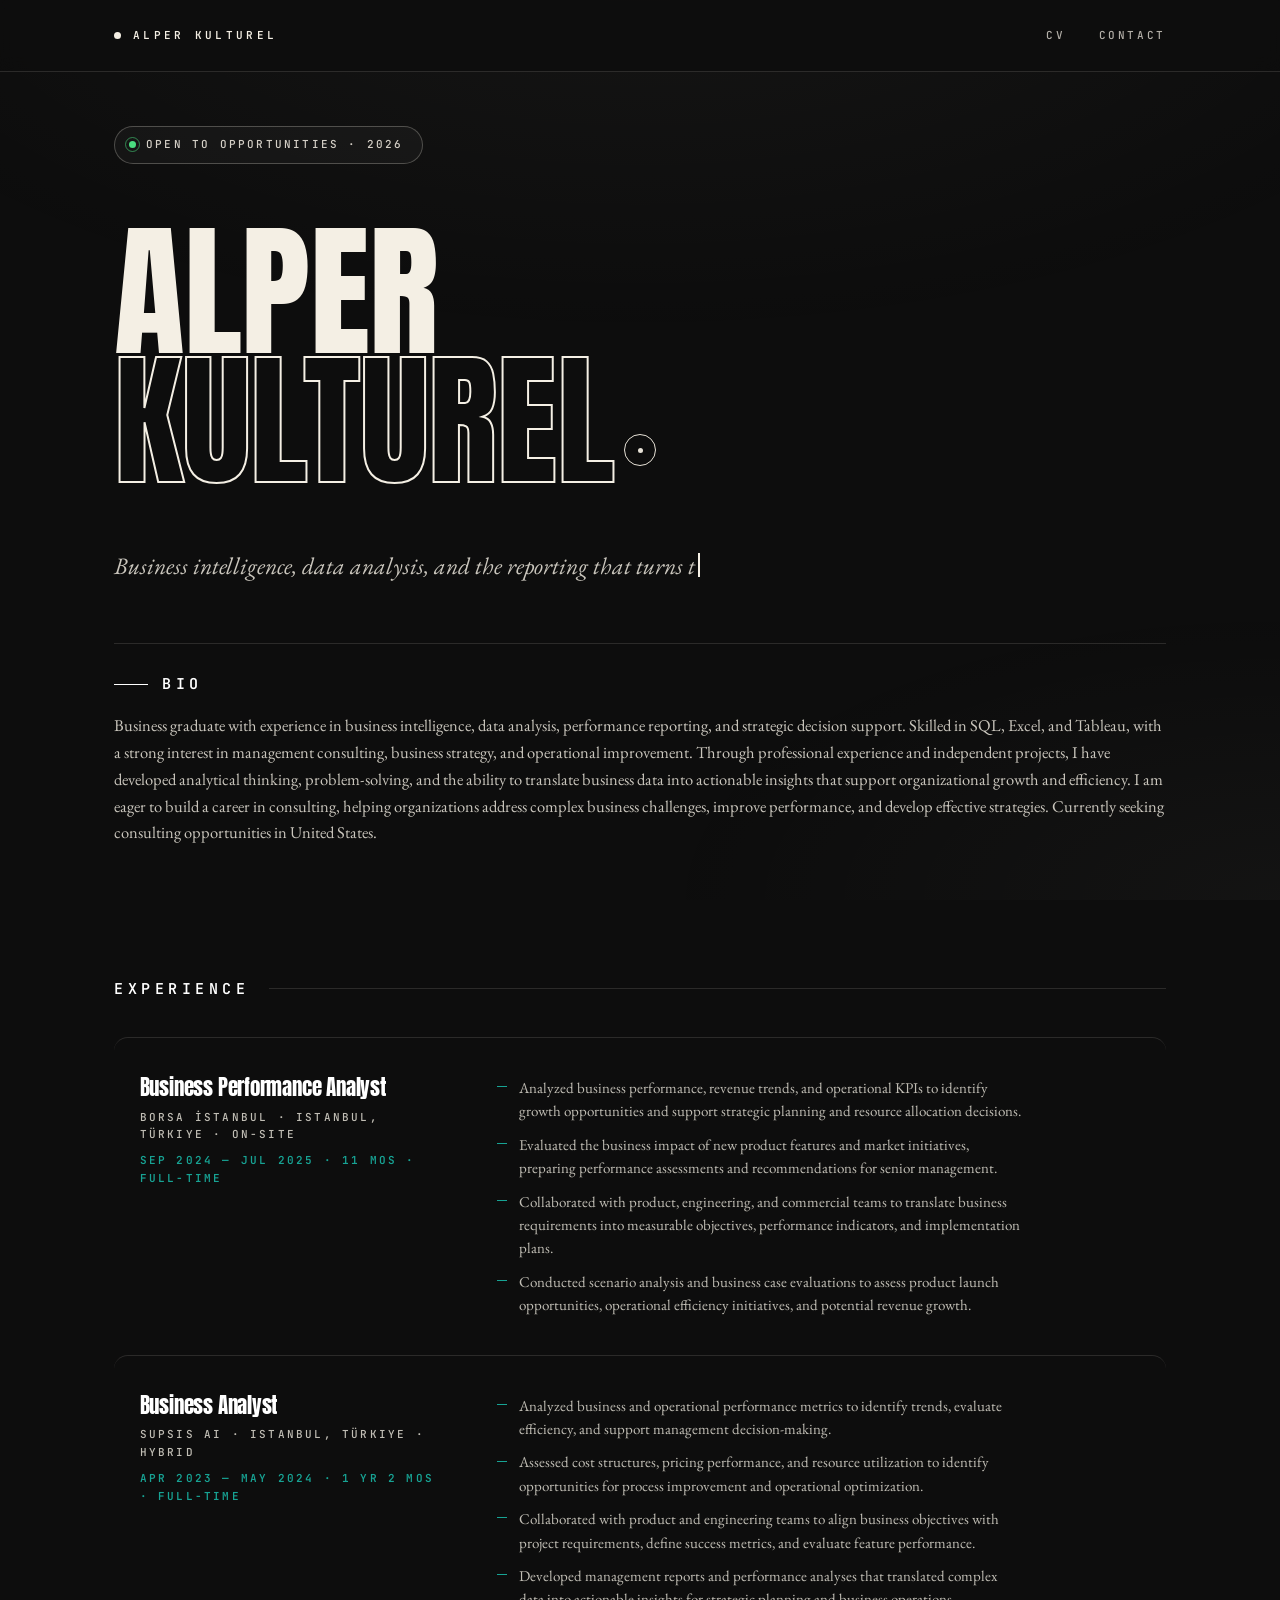
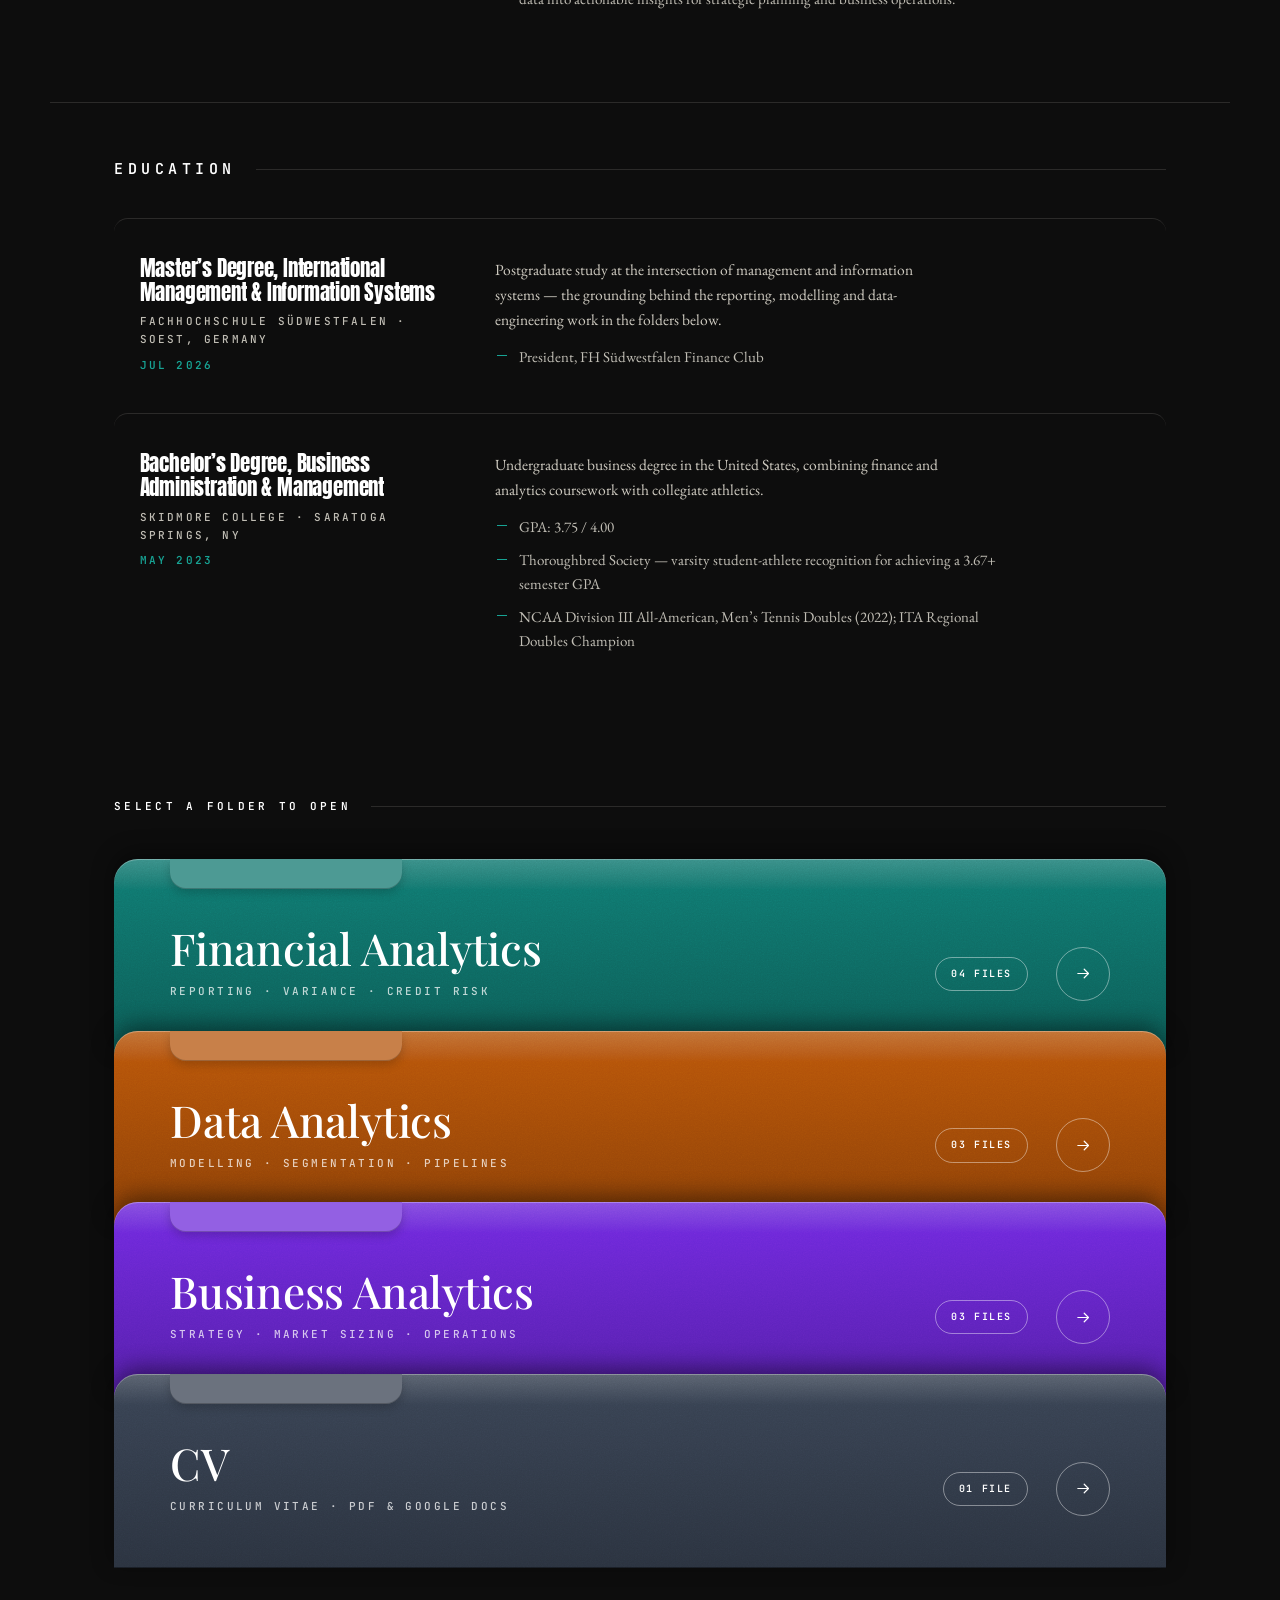
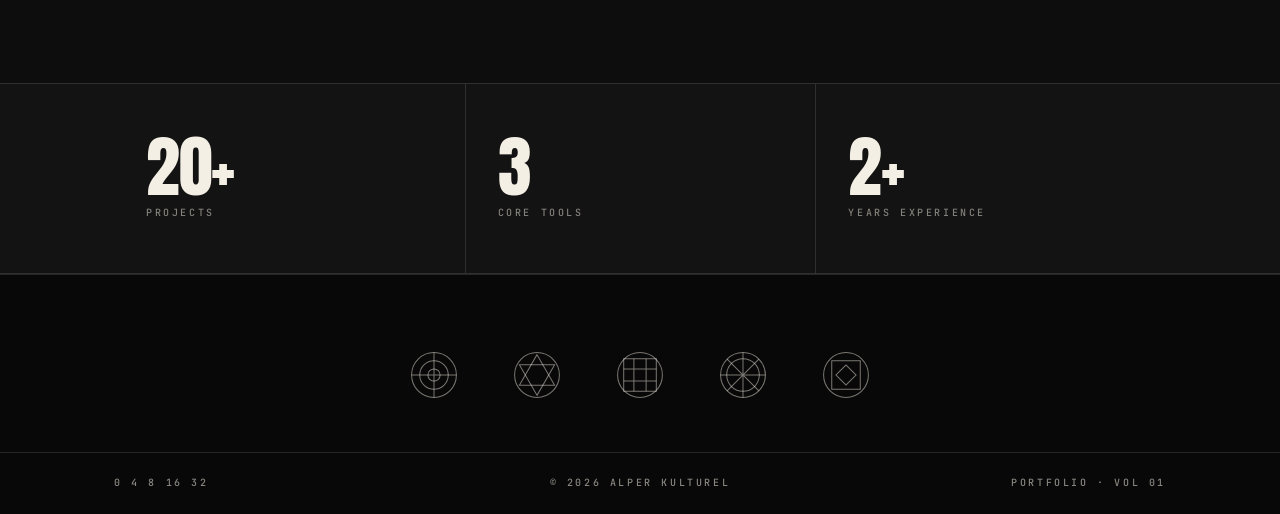
==== commit ddff6f95: "Sync the CV page and homepage education with the new CV export The finalized CV was re-exported, so " ====
--- a/index.html
+++ b/index.html
@@ -157,25 +157,30 @@
 
       <li class="cred">
         <div class="cred__meta">
-          <span class="cred__role">MSc, International Management &amp; Information Systems</span>
-          <span class="cred__org">Fachhochschule S&uuml;dwestfalen &middot; Germany</span>
-          <span class="cred__when">Master&rsquo;s Degree</span>
+          <span class="cred__role">Master&rsquo;s Degree, International Management &amp; Information Systems</span>
+          <span class="cred__org">Fachhochschule S&uuml;dwestfalen &middot; Soest, Germany</span>
+          <span class="cred__when">Jul 2026</span>
         </div>
         <div class="cred__body">
           <p class="cred__text">Postgraduate study at the intersection of management and information systems &mdash; the grounding behind the reporting, modelling and data-engineering work in the folders below.</p>
+          <ul class="cred__points">
+            <li>President, FH S&uuml;dwestfalen Finance Club</li>
+          </ul>
         </div>
       </li>
 
       <li class="cred">
         <div class="cred__meta">
-          <span class="cred__role">BA, Business</span>
-          <span class="cred__org">Skidmore College &middot; USA</span>
-          <span class="cred__when">Bachelor&rsquo;s Degree</span>
+          <span class="cred__role">Bachelor&rsquo;s Degree, Business Administration &amp; Management</span>
+          <span class="cred__org">Skidmore College &middot; Saratoga Springs, NY</span>
+          <span class="cred__when">May 2023</span>
         </div>
         <div class="cred__body">
           <p class="cred__text">Undergraduate business degree in the United States, combining finance and analytics coursework with collegiate athletics.</p>
           <ul class="cred__points">
-            <li>NCAA Division III All-American, Men&rsquo;s Tennis Doubles (2022)</li>
+            <li>GPA: 3.75 / 4.00</li>
+            <li>Thoroughbred Society &mdash; varsity student-athlete recognition for achieving a 3.67+ semester GPA</li>
+            <li>NCAA Division III All-American, Men&rsquo;s Tennis Doubles (2022); ITA Regional Doubles Champion</li>
           </ul>
         </div>
       </li>
--- a/css/style.css
+++ b/css/style.css
@@ -39,16 +39,15 @@
   --rule-ink: rgba(13, 13, 13, 0.14);
 
   /* folder palette */
-  --quant: #1e40af;
   --finance: #0f766e;
   --data: #b45309;
-  --systems: #b91c1c;
+  --business: #6d28d9;
   --cv: #374151;
 
   /* per-page accent — overridden by .page--* below */
-  --accent: #1e40af;
-  --accent-deep: #132b78;
-  --accent-lift: #2f57d4;
+  --accent: #0f766e;
+  --accent-deep: #0a4f4a;
+  --accent-lift: #17a394;
 
   /* type */
   --display: "Anton", "Arial Narrow", Impact, sans-serif;
@@ -70,10 +69,9 @@
 }
 
 /* per-category accent themes */
-.page--quant   { --accent: #1e40af; --accent-deep: #122a76; --accent-lift: #3059d6; }
-.page--finance { --accent: #0f766e; --accent-deep: #0a4f4a; --accent-lift: #17a394; }
-.page--data    { --accent: #b45309; --accent-deep: #7c3a06; --accent-lift: #d97706; }
-.page--systems { --accent: #b91c1c; --accent-deep: #7f1212; --accent-lift: #d93434; }
+.page--finance  { --accent: #0f766e; --accent-deep: #0a4f4a; --accent-lift: #17a394; }
+.page--data     { --accent: #b45309; --accent-deep: #7c3a06; --accent-lift: #d97706; }
+.page--business { --accent: #6d28d9; --accent-deep: #4c1d95; --accent-lift: #8b5cf6; }
 .page--cv      { --accent: #374151; --accent-deep: #222932; --accent-lift: #4d5a6d; }
 .page--contact { --accent: #374151; --accent-deep: #222932; --accent-lift: #4d5a6d; }
 
@@ -620,11 +618,10 @@
   100% { transform: translate3d(340%, 0, 0); opacity: 0; }
 }
 
-.folder--quant   { --folder: var(--quant); }
-.folder--finance { --folder: var(--finance); }
-.folder--data    { --folder: var(--data); }
-.folder--systems { --folder: var(--systems); }
-.folder--cv      { --folder: var(--cv); }
+.folder--finance  { --folder: var(--finance); }
+.folder--data     { --folder: var(--data); }
+.folder--business { --folder: var(--business); }
+.folder--cv       { --folder: var(--cv); }
 
 /* the manila tab, hanging from the top edge */
 .folder__tab {
